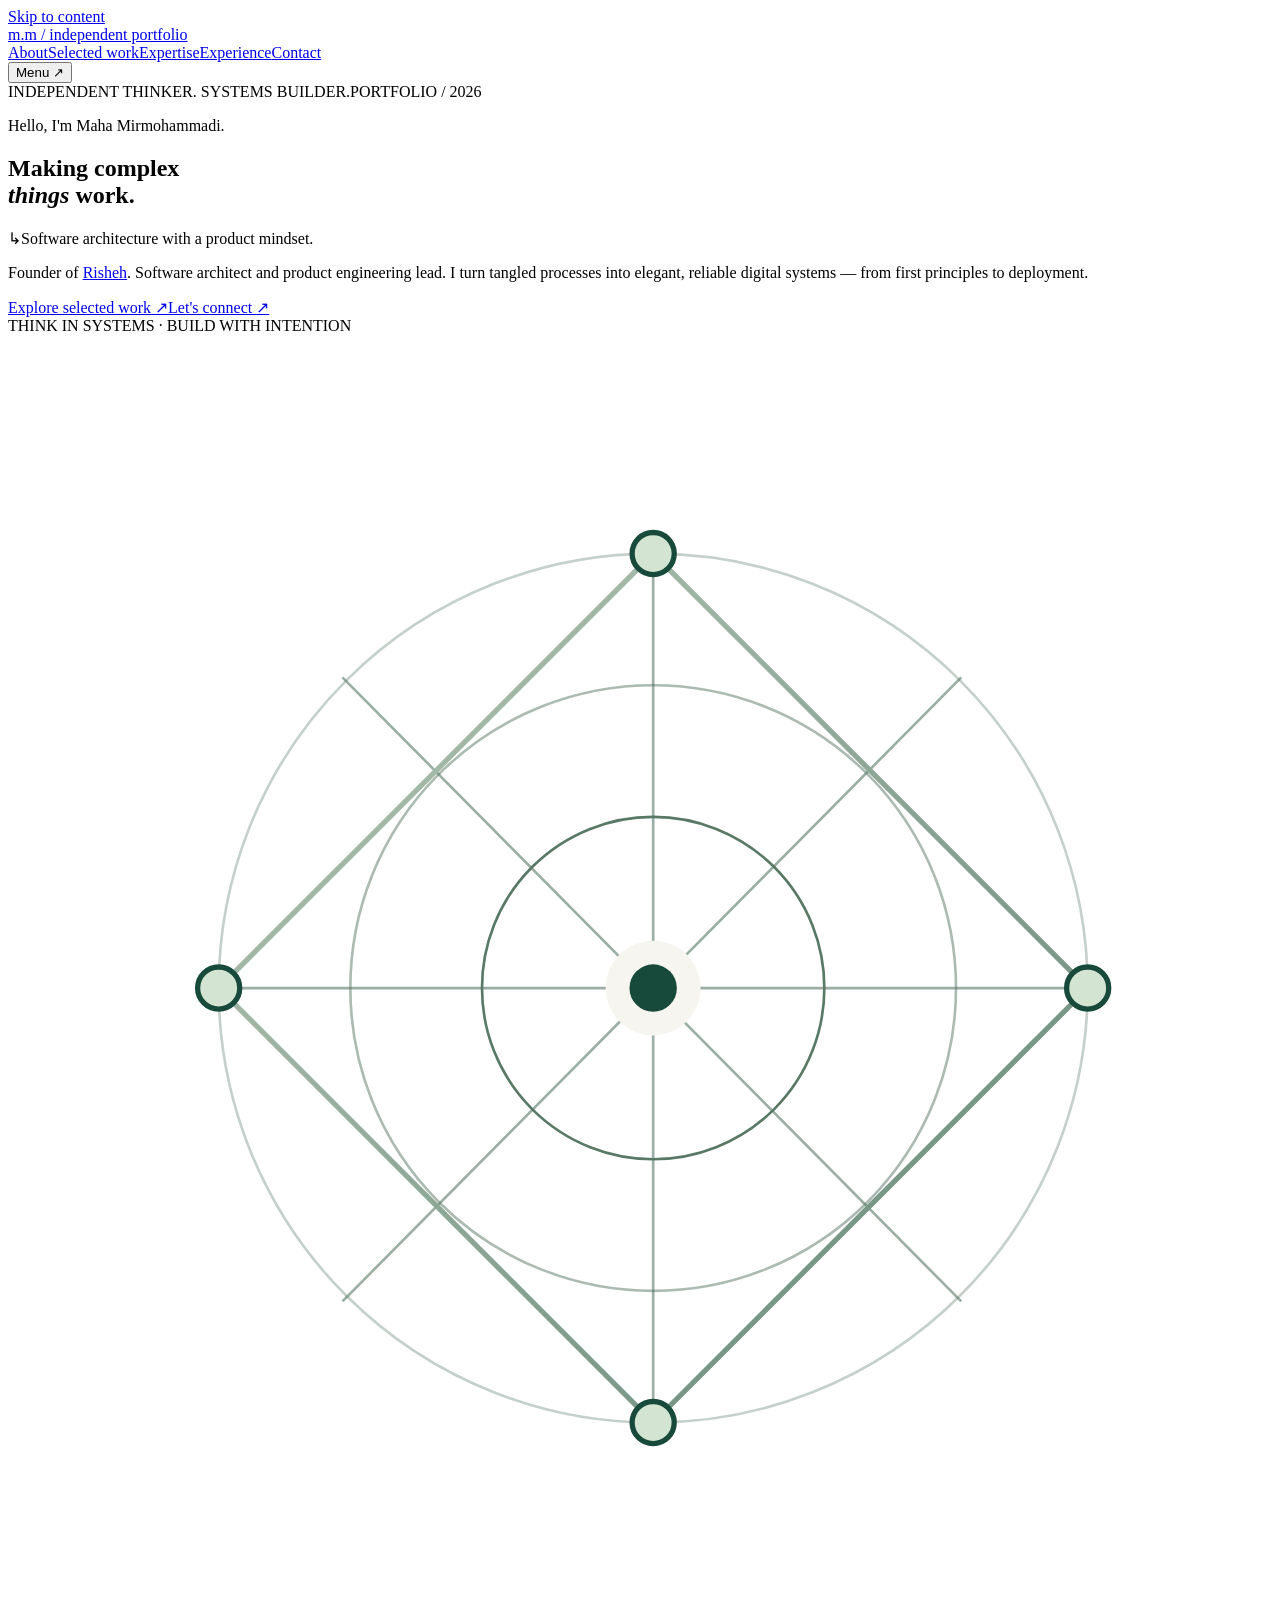
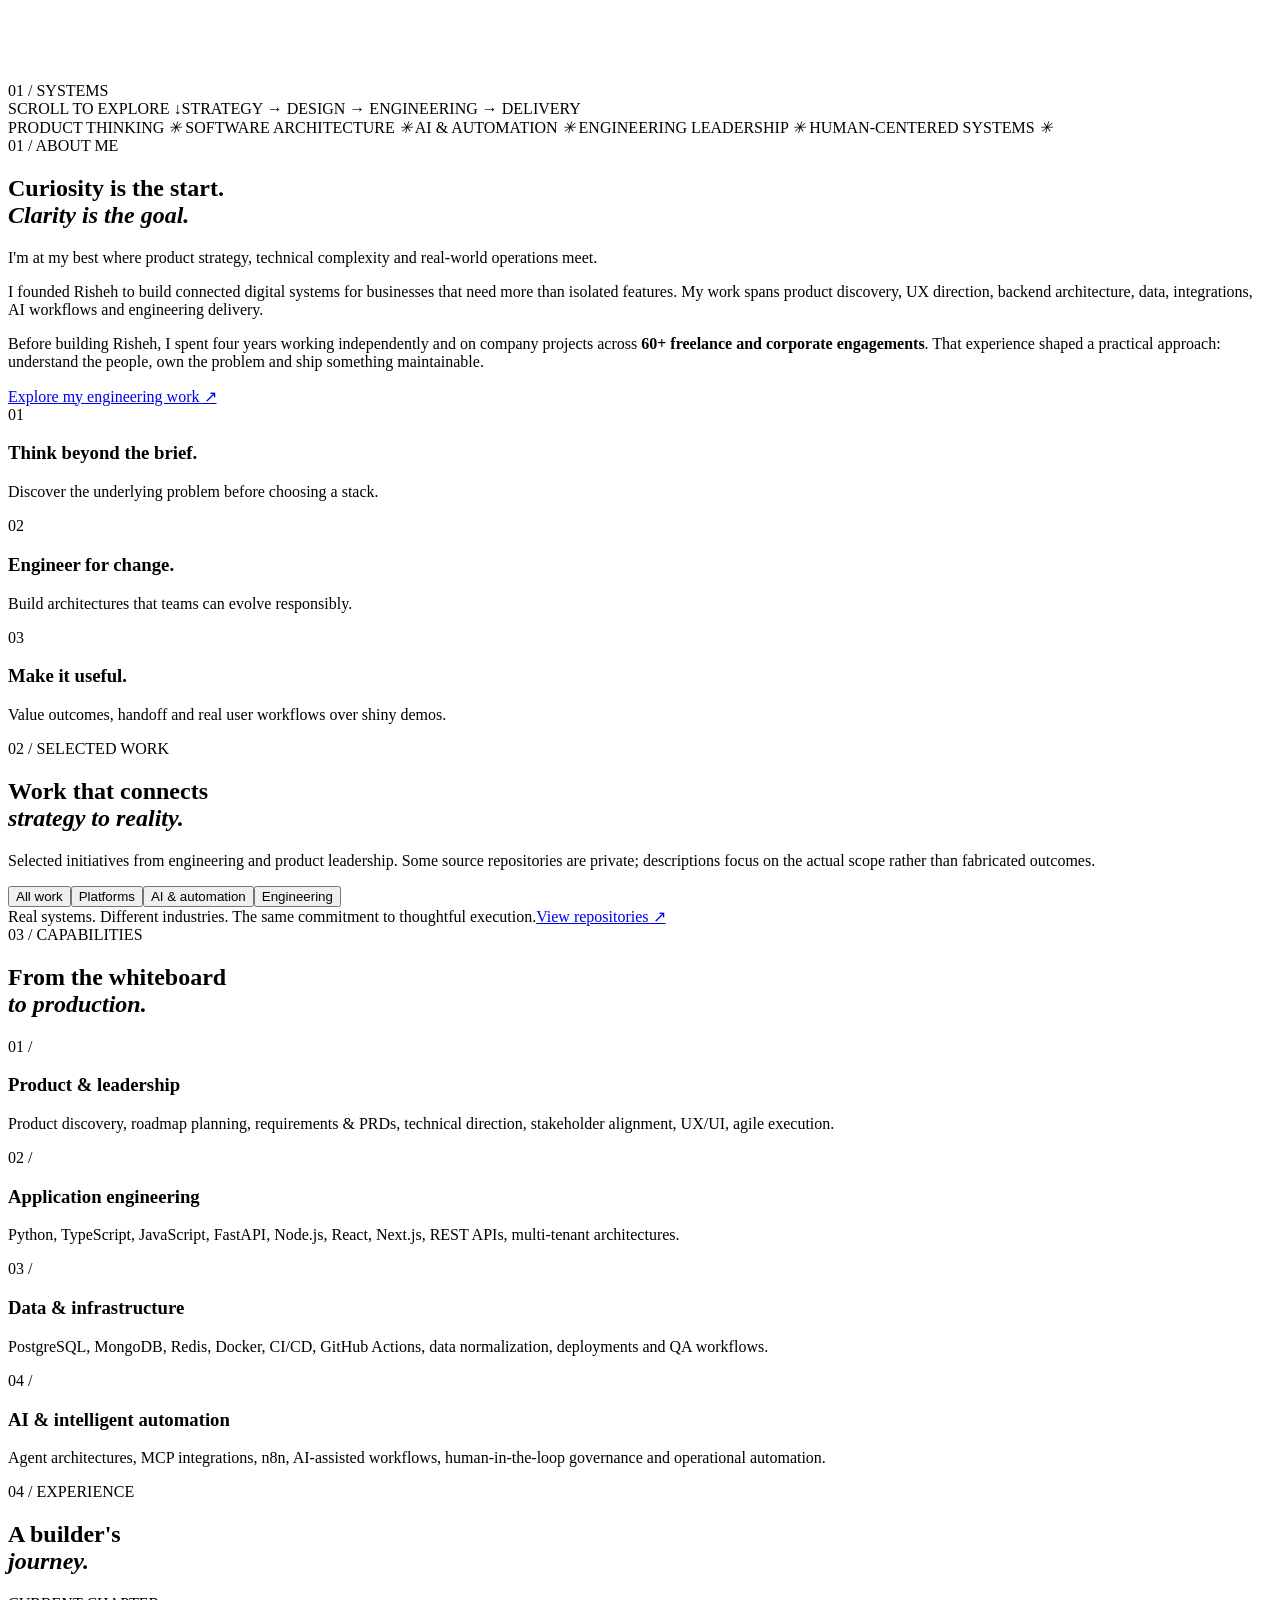
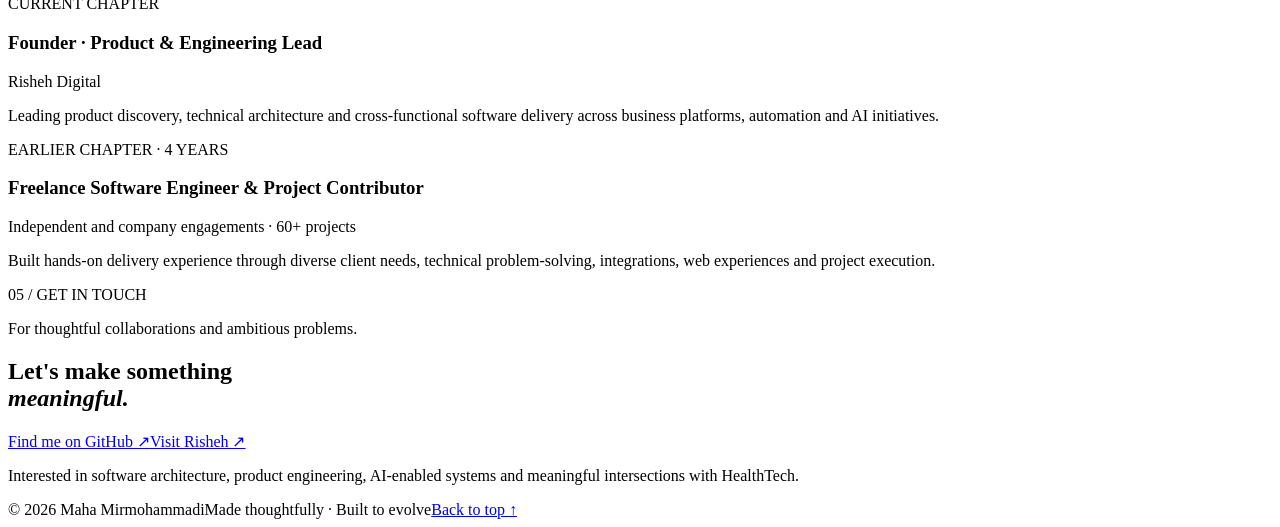
==== docs/index.html @ 772cc7ab "feat(portfolio): add docs/index.html" ====
<!doctype html>
<html lang="en"><head>
<meta charset="UTF-8"/><meta name="viewport" content="width=device-width,initial-scale=1"/>
<meta name="theme-color" content="#f6f5f0"/><meta name="description" content="Maha Mirmohammadi — software architect, product and engineering lead, founder of Risheh. Selected work across product systems, AI and automation."/>
<meta property="og:title" content="Maha Mirmohammadi — Product, Engineering & AI"/><meta property="og:description" content="A thoughtful portfolio of complex systems made useful."/>
<title>Maha Mirmohammadi — Architecting Useful Systems</title>
<link rel="icon" href="favicon.svg" type="image/svg+xml"/><link rel="stylesheet" href="styles.css"/>
<script src="app.js" defer></script></head><body>
<a class="skip" href="#main">Skip to content</a>
<div id="progress" aria-hidden="true"></div>
<header class="site-header"><a class="wordmark" href="#top" aria-label="Maha home">m<span class="wordmark-dot">.</span>m <span class="wordmark-line">/ independent portfolio</span></a>
<nav id="nav" aria-label="Main navigation"><a href="#about">About</a><a href="#work">Selected work</a><a href="#expertise">Expertise</a><a href="#journey">Experience</a><a href="#contact">Contact</a></nav>
<button id="menu" class="menu" type="button" aria-controls="nav" aria-expanded="false">Menu <span aria-hidden="true">↗</span></button></header>
<main id="main"><section id="top" class="hero section-shell">
<div class="hero-meta"><span class="eyebrow"><span class="status-dot"></span> INDEPENDENT THINKER. SYSTEMS BUILDER.</span><span class="hero-index">PORTFOLIO / 2026</span></div>
<div class="hero-grid"><div class="hero-copy">
<p class="hero-pretitle">Hello, I'm Maha Mirmohammadi.</p>
<h1>Making complex<br/><em>things</em> <span class="outline">work.</span></h1>
<div class="typing-row"><span class="prompt" aria-hidden="true">↳</span><span id="typewriter" aria-live="off">Software architecture with a product mindset.</span><span class="caret" aria-hidden="true"></span></div>
<p class="hero-description">Founder of <a href="https://www.rishehcompany.ir" target="_blank" rel="noopener noreferrer">Risheh</a>. Software architect and product engineering lead. I turn tangled processes into elegant, reliable digital systems — from first principles to deployment.</p>
<div class="hero-actions"><a class="btn btn-primary" href="#work">Explore selected work <span aria-hidden="true">↗</span></a><a class="btn btn-line" href="#contact">Let's connect <span aria-hidden="true">↗</span></a></div>
</div><div class="hero-visual" aria-label="Abstract architectural lines and interconnecting nodes"><div class="visual-label">THINK IN SYSTEMS · BUILD WITH INTENTION</div><svg viewBox="0 0 480 510" role="img" aria-label="Abstract interconnecting systems diagram"><defs><linearGradient id="g" x1="0" y1="0" x2="1" y2="1"><stop stop-color="#b6c8b7"/><stop offset="1" stop-color="#658777"/></linearGradient></defs><circle cx="245" cy="248" r="165" fill="none" stroke="#597967" opacity=".35"/><circle cx="245" cy="248" r="115" fill="none" stroke="#597967" opacity=".5"/><circle cx="245" cy="248" r="65" fill="none" stroke="#597967"/><path d="M80 248H410 M245 83V413 M127 130L362 367 M362 130L127 367" fill="none" stroke="#597967" opacity=".6"/><path d="M80 248L245 83L410 248L245 413Z" stroke="url(#g)" fill="none" stroke-width="2"/><circle cx="245" cy="248" r="18" fill="#f6f5f0"/><circle cx="245" cy="248" r="9" fill="#174a3a"/><g fill="#d3e4d3" stroke="#174a3a" stroke-width="2"><circle cx="245" cy="83" r="8"/><circle cx="410" cy="248" r="8"/><circle cx="245" cy="413" r="8"/><circle cx="80" cy="248" r="8"/></g></svg><div class="visual-number">01 / SYSTEMS</div></div></div>
<div class="hero-foot"><span>SCROLL TO EXPLORE <span aria-hidden="true">↓</span></span><span>STRATEGY → DESIGN → ENGINEERING → DELIVERY</span></div></section>
<section class="ticker" aria-label="Areas of practice"><div>PRODUCT THINKING <i>✳</i> SOFTWARE ARCHITECTURE <i>✳</i> AI & AUTOMATION <i>✳</i> ENGINEERING LEADERSHIP <i>✳</i> HUMAN-CENTERED SYSTEMS <i>✳</i></div></section>
<section class="section-shell about" id="about"><div class="section-heading"><span class="eyebrow">01 / ABOUT ME</span><h2>Curiosity is the start.<br/><em>Clarity is the goal.</em></h2></div><div class="about-grid"><p class="lead">I'm at my best where product strategy, technical complexity and real-world operations meet.</p><div class="copy-column"><p>I founded Risheh to build connected digital systems for businesses that need more than isolated features. My work spans product discovery, UX direction, backend architecture, data, integrations, AI workflows and engineering delivery.</p><p>Before building Risheh, I spent four years working independently and on company projects across <strong>60+ freelance and corporate engagements</strong>. That experience shaped a practical approach: understand the people, own the problem and ship something maintainable.</p><a class="text-link" href="https://github.com/mahamirmh" target="_blank" rel="noopener noreferrer">Explore my engineering work ↗</a></div></div>
<div class="principles"><div><span>01</span><h3>Think beyond the brief.</h3><p>Discover the underlying problem before choosing a stack.</p></div><div><span>02</span><h3>Engineer for change.</h3><p>Build architectures that teams can evolve responsibly.</p></div><div><span>03</span><h3>Make it useful.</h3><p>Value outcomes, handoff and real user workflows over shiny demos.</p></div></div></section>
<section class="work-section" id="work"><div class="section-shell"><div class="section-heading"><span class="eyebrow">02 / SELECTED WORK</span><h2>Work that connects<br/><em>strategy to reality.</em></h2><p class="section-intro">Selected initiatives from engineering and product leadership. Some source repositories are private; descriptions focus on the actual scope rather than fabricated outcomes.</p></div>
<div class="filters" role="group" aria-label="Filter projects"><button class="filter active" data-filter="all" aria-pressed="true">All work</button><button class="filter" data-filter="platform" aria-pressed="false">Platforms</button><button class="filter" data-filter="ai" aria-pressed="false">AI & automation</button><button class="filter" data-filter="engineering" aria-pressed="false">Engineering</button></div>
<div id="projects" class="project-list"></div>
<div class="work-footer"><span>Real systems. Different industries. The same commitment to thoughtful execution.</span><a class="text-link" href="https://github.com/mahamirmh?tab=repositories" target="_blank" rel="noopener noreferrer">View repositories ↗</a></div></div></section>
<section class="section-shell expertise" id="expertise"><div class="section-heading"><span class="eyebrow">03 / CAPABILITIES</span><h2>From the whiteboard<br/><em>to production.</em></h2></div>
<div class="capabilities"><div><span class="cap-num">01 /</span><h3>Product & leadership</h3><p>Product discovery, roadmap planning, requirements & PRDs, technical direction, stakeholder alignment, UX/UI, agile execution.</p></div><div><span class="cap-num">02 /</span><h3>Application engineering</h3><p>Python, TypeScript, JavaScript, FastAPI, Node.js, React, Next.js, REST APIs, multi-tenant architectures.</p></div><div><span class="cap-num">03 /</span><h3>Data & infrastructure</h3><p>PostgreSQL, MongoDB, Redis, Docker, CI/CD, GitHub Actions, data normalization, deployments and QA workflows.</p></div><div><span class="cap-num">04 /</span><h3>AI & intelligent automation</h3><p>Agent architectures, MCP integrations, n8n, AI-assisted workflows, human-in-the-loop governance and operational automation.</p></div></div></section>
<section class="journey-section" id="journey"><div class="section-shell"><div class="section-heading"><span class="eyebrow">04 / EXPERIENCE</span><h2>A builder's<br/><em>journey.</em></h2></div><div class="timeline"><article><span class="timeline-tag">CURRENT CHAPTER</span><div><h3>Founder · Product & Engineering Lead</h3><p class="timeline-company">Risheh Digital</p><p>Leading product discovery, technical architecture and cross-functional software delivery across business platforms, automation and AI initiatives.</p></div></article><article><span class="timeline-tag">EARLIER CHAPTER · 4 YEARS</span><div><h3>Freelance Software Engineer & Project Contributor</h3><p class="timeline-company">Independent and company engagements · 60+ projects</p><p>Built hands-on delivery experience through diverse client needs, technical problem-solving, integrations, web experiences and project execution.</p></div></article></div></div></section>
<section class="contact-section section-shell" id="contact"><span class="eyebrow">05 / GET IN TOUCH</span><p class="contact-pretitle">For thoughtful collaborations and ambitious problems.</p><h2>Let's make something<br/><em>meaningful.</em></h2><div class="contact-links"><a class="btn btn-primary" href="https://github.com/mahamirmh" target="_blank" rel="noopener noreferrer">Find me on GitHub ↗</a><a class="btn btn-line" href="https://www.rishehcompany.ir" target="_blank" rel="noopener noreferrer">Visit Risheh ↗</a></div><p class="contact-note">Interested in software architecture, product engineering, AI-enabled systems and meaningful intersections with HealthTech.</p></section></main>
<footer class="footer"><span>© <span id="year">2026</span> Maha Mirmohammadi</span><span>Made thoughtfully · Built to evolve</span><a href="#top">Back to top ↑</a></footer>
</body></html>
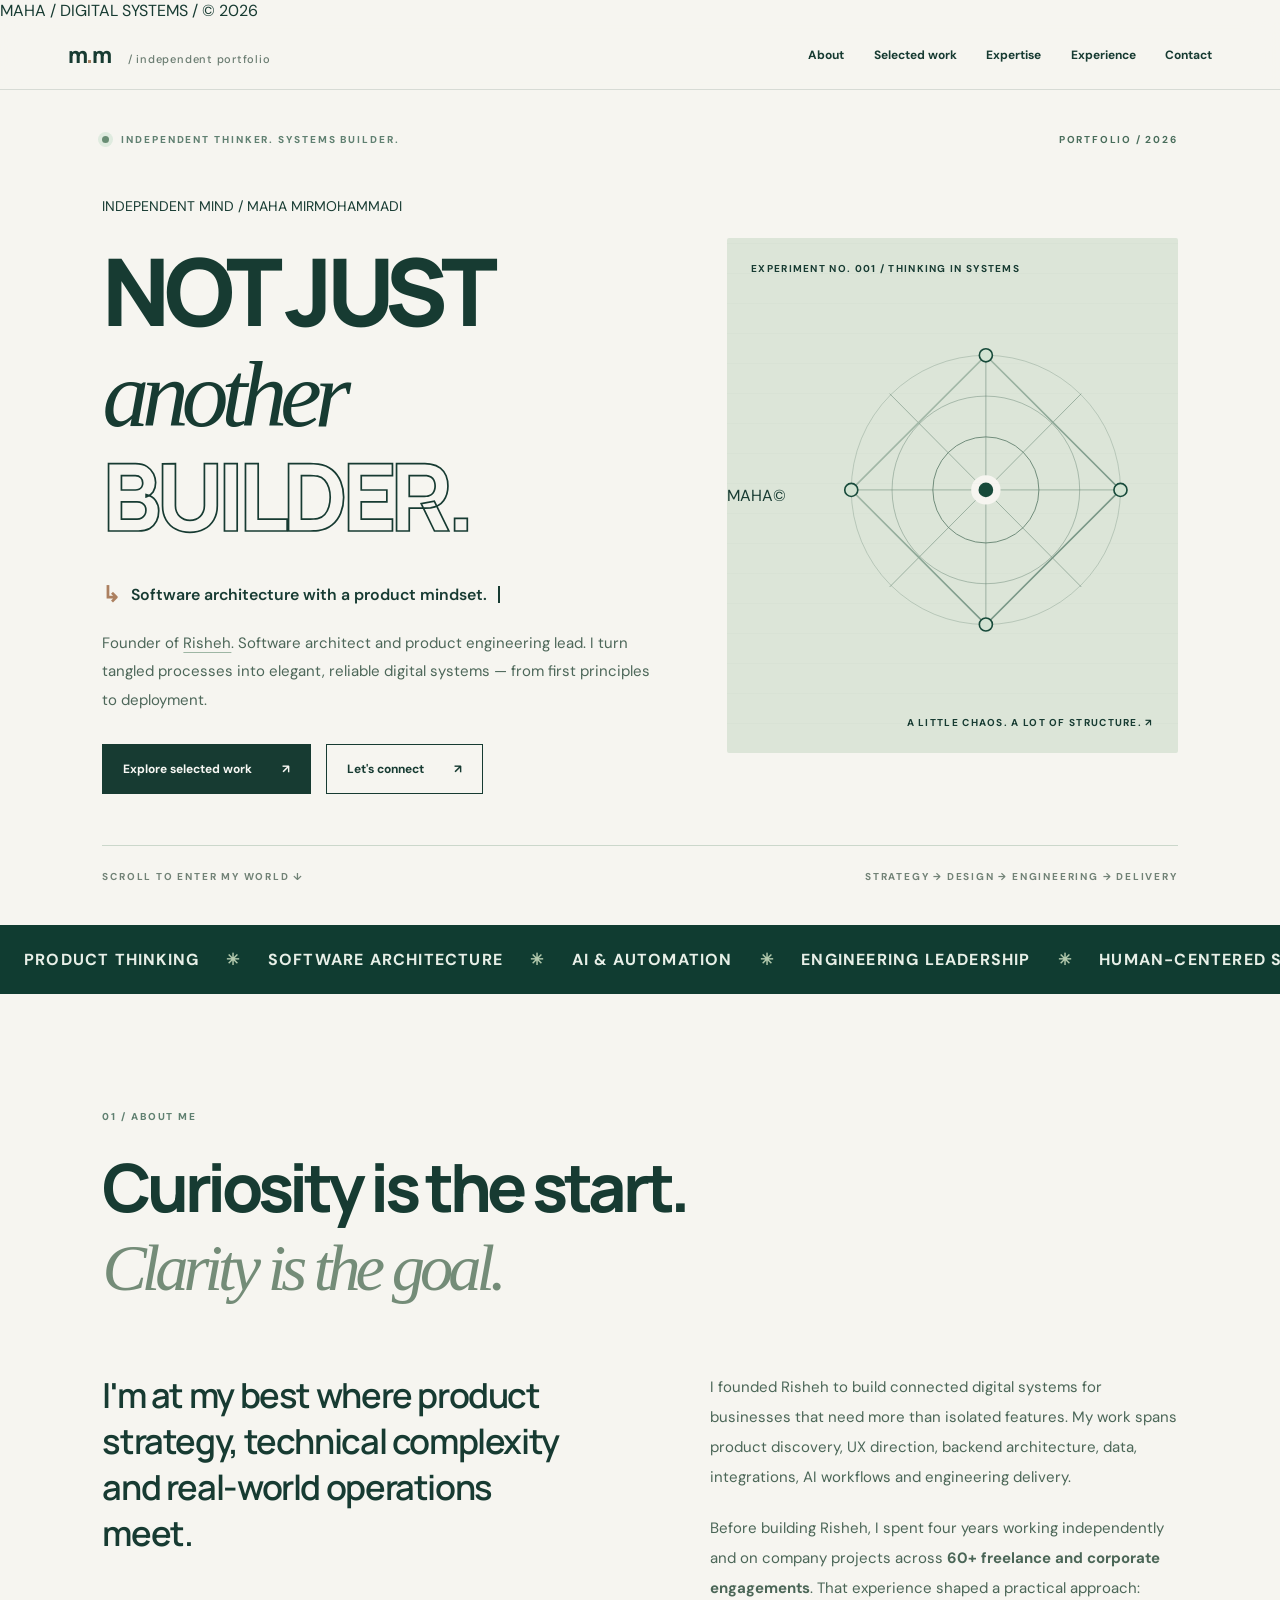
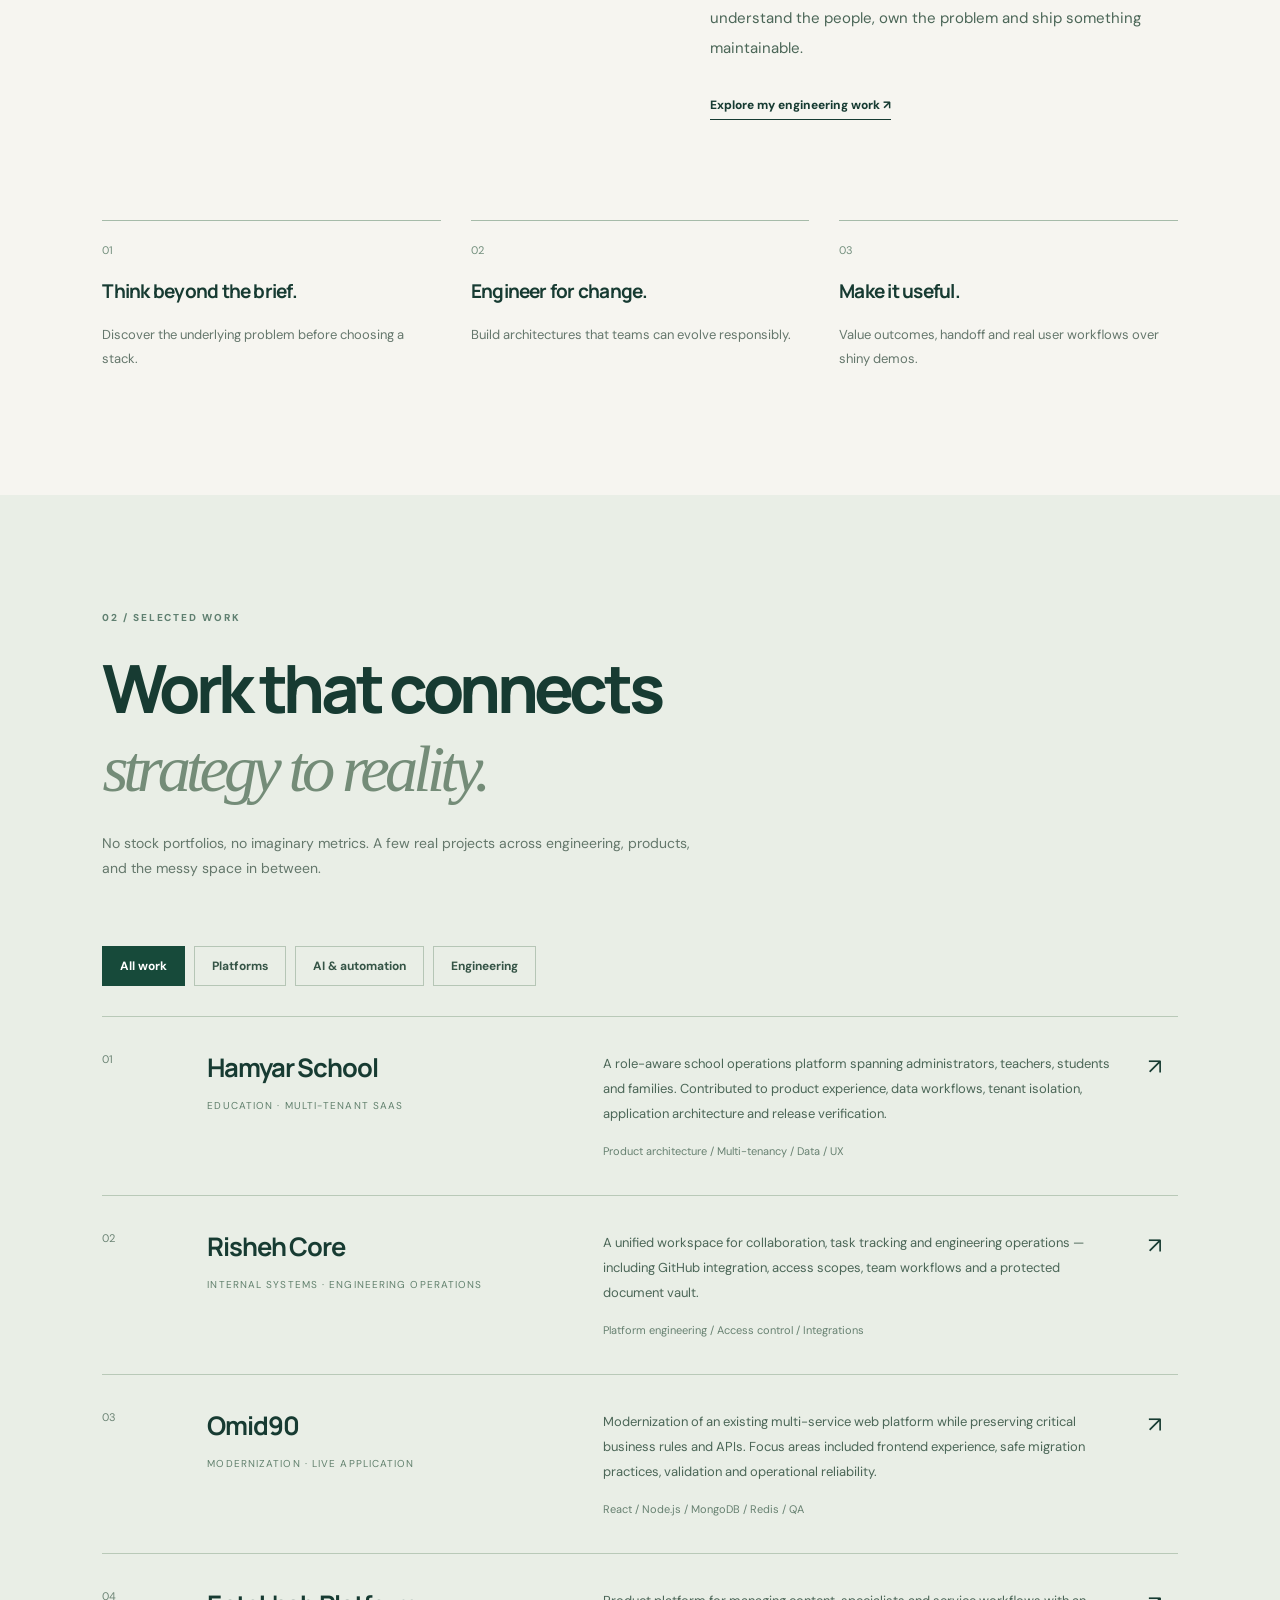
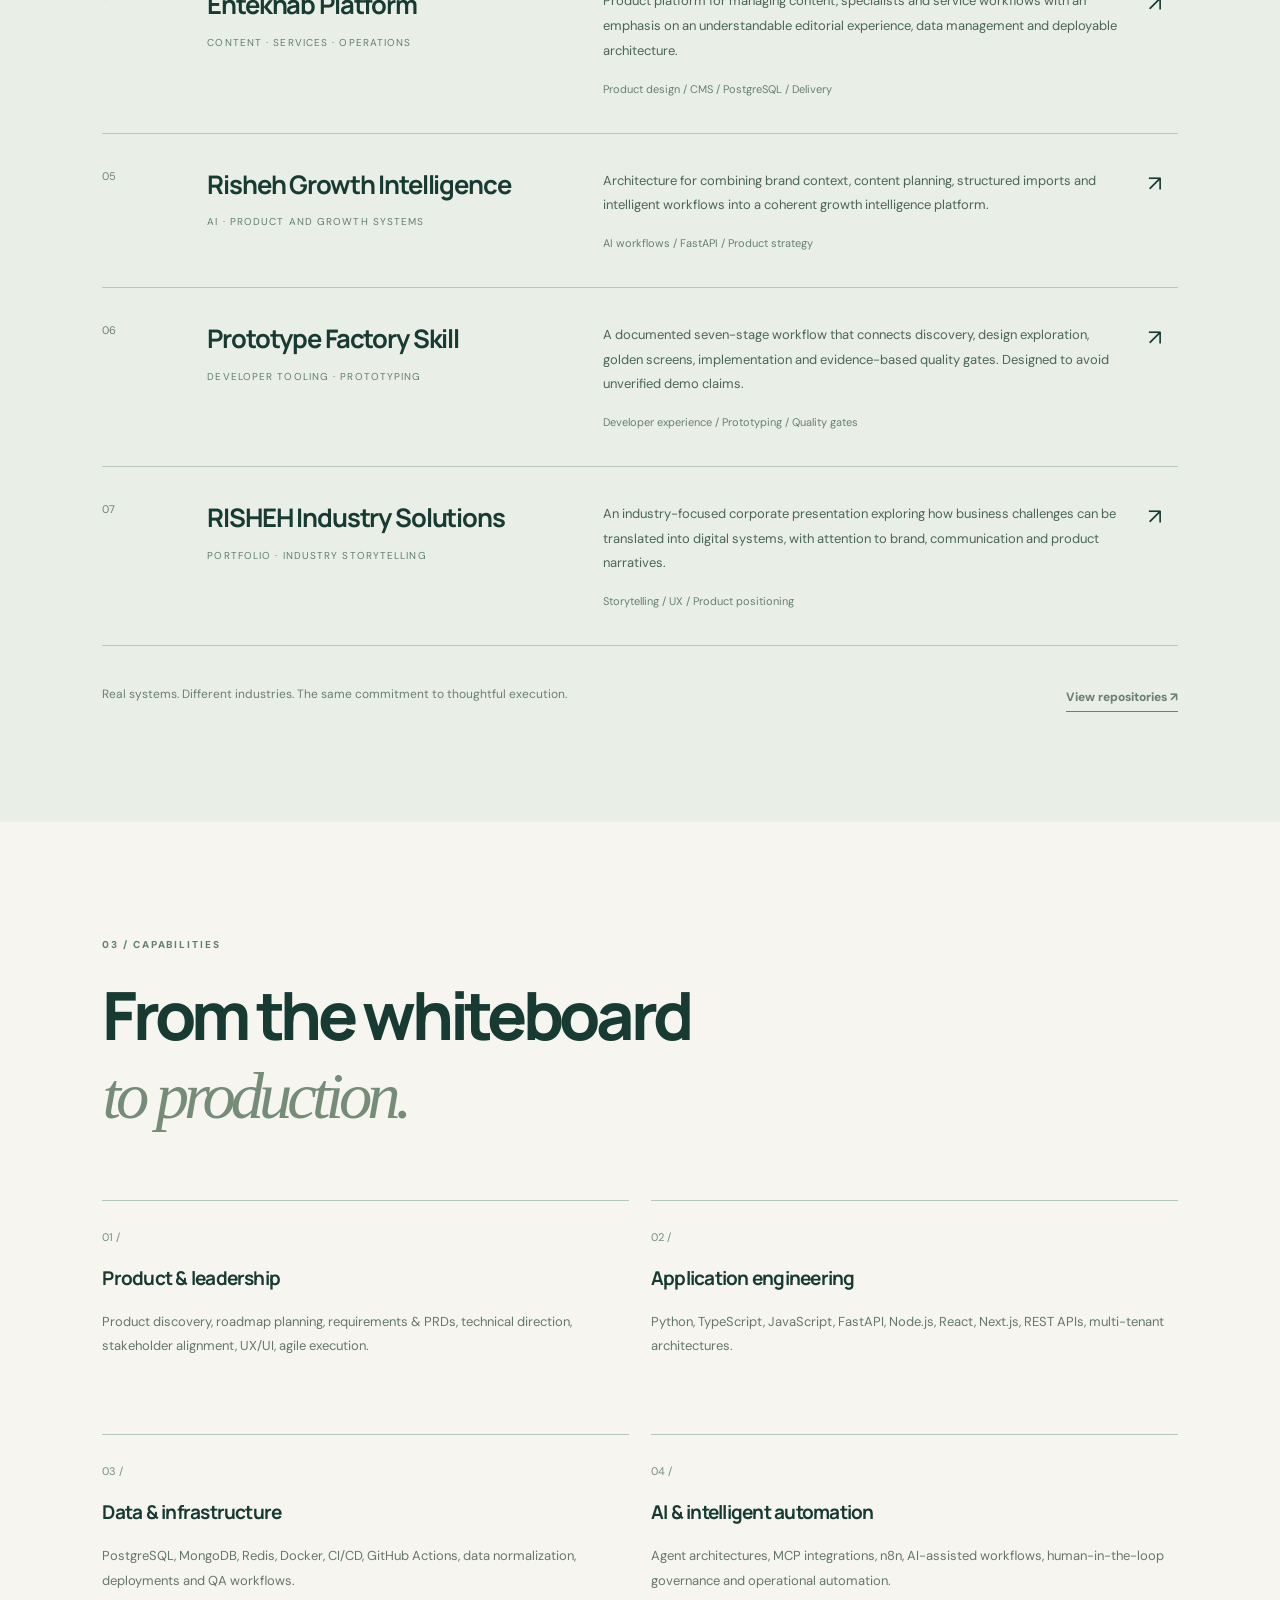
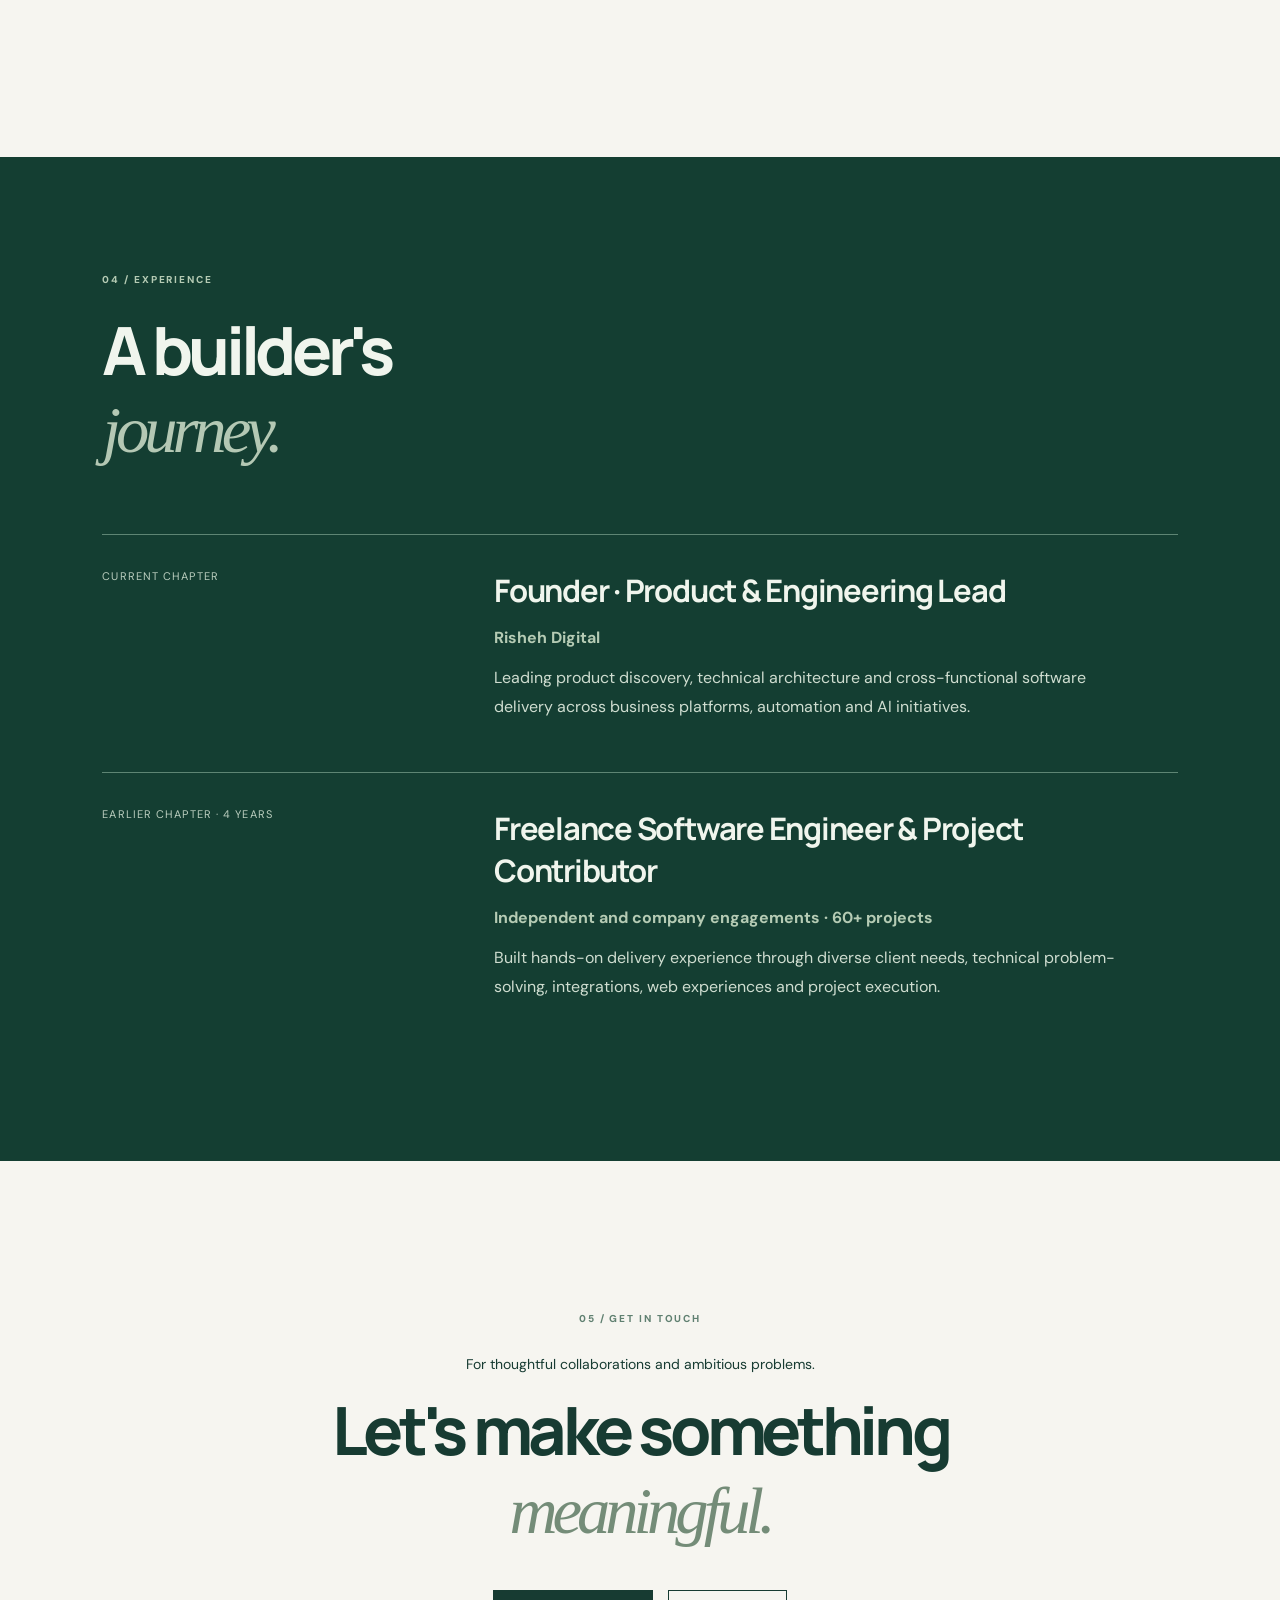
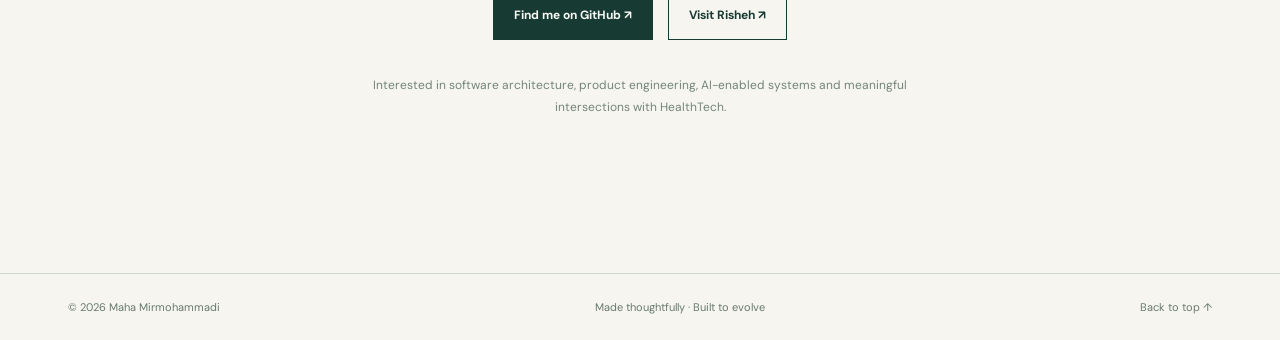
==== commit 2026fb0f: "design: introduce expressive editorial typographic art direction" ====
--- a/docs/index.html
+++ b/docs/index.html
@@ -1,11 +1,11 @@
 <!doctype html>
 <html lang="en"><head>
 <meta charset="UTF-8"/><meta name="viewport" content="width=device-width,initial-scale=1"/>
-<meta name="theme-color" content="#f6f5f0"/><meta name="description" content="Maha Mirmohammadi — software architect, product and engineering lead, founder of Risheh. Selected work across product systems, AI and automation."/>
+<meta name="theme-color" content="#f7f7f3"/><meta name="description" content="Maha Mirmohammadi — software architect, product and engineering lead, founder of Risheh. Selected work across product systems, AI and automation."/>
 <meta property="og:title" content="Maha Mirmohammadi — Product, Engineering & AI"/><meta property="og:description" content="A thoughtful portfolio of complex systems made useful."/>
 <title>Maha Mirmohammadi — Architecting Useful Systems</title>
 <link rel="icon" href="favicon.svg" type="image/svg+xml"/><link rel="stylesheet" href="styles.css"/>
-<script src="app.js" defer></script></head><body>
+<script src="app.js" defer></script></head><body><div class="grain" aria-hidden="true"></div><div class="side-mark" aria-hidden="true">MAHA / DIGITAL SYSTEMS / © 2026</div>
 <a class="skip" href="#main">Skip to content</a>
 <div id="progress" aria-hidden="true"></div>
 <header class="site-header"><a class="wordmark" href="#top" aria-label="Maha home">m<span class="wordmark-dot">.</span>m <span class="wordmark-line">/ independent portfolio</span></a>
@@ -14,17 +14,17 @@
 <main id="main"><section id="top" class="hero section-shell">
 <div class="hero-meta"><span class="eyebrow"><span class="status-dot"></span> INDEPENDENT THINKER. SYSTEMS BUILDER.</span><span class="hero-index">PORTFOLIO / 2026</span></div>
 <div class="hero-grid"><div class="hero-copy">
-<p class="hero-pretitle">Hello, I'm Maha Mirmohammadi.</p>
-<h1>Making complex<br/><em>things</em> <span class="outline">work.</span></h1>
+<p class="hero-pretitle">INDEPENDENT MIND / MAHA MIRMOHAMMADI</p>
+<h1>NOT JUST<br/><em>another</em><br/><span class="outline">BUILDER.</span></h1>
 <div class="typing-row"><span class="prompt" aria-hidden="true">↳</span><span id="typewriter" aria-live="off">Software architecture with a product mindset.</span><span class="caret" aria-hidden="true"></span></div>
 <p class="hero-description">Founder of <a href="https://www.rishehcompany.ir" target="_blank" rel="noopener noreferrer">Risheh</a>. Software architect and product engineering lead. I turn tangled processes into elegant, reliable digital systems — from first principles to deployment.</p>
 <div class="hero-actions"><a class="btn btn-primary" href="#work">Explore selected work <span aria-hidden="true">↗</span></a><a class="btn btn-line" href="#contact">Let's connect <span aria-hidden="true">↗</span></a></div>
-</div><div class="hero-visual" aria-label="Abstract architectural lines and interconnecting nodes"><div class="visual-label">THINK IN SYSTEMS · BUILD WITH INTENTION</div><svg viewBox="0 0 480 510" role="img" aria-label="Abstract interconnecting systems diagram"><defs><linearGradient id="g" x1="0" y1="0" x2="1" y2="1"><stop stop-color="#b6c8b7"/><stop offset="1" stop-color="#658777"/></linearGradient></defs><circle cx="245" cy="248" r="165" fill="none" stroke="#597967" opacity=".35"/><circle cx="245" cy="248" r="115" fill="none" stroke="#597967" opacity=".5"/><circle cx="245" cy="248" r="65" fill="none" stroke="#597967"/><path d="M80 248H410 M245 83V413 M127 130L362 367 M362 130L127 367" fill="none" stroke="#597967" opacity=".6"/><path d="M80 248L245 83L410 248L245 413Z" stroke="url(#g)" fill="none" stroke-width="2"/><circle cx="245" cy="248" r="18" fill="#f6f5f0"/><circle cx="245" cy="248" r="9" fill="#174a3a"/><g fill="#d3e4d3" stroke="#174a3a" stroke-width="2"><circle cx="245" cy="83" r="8"/><circle cx="410" cy="248" r="8"/><circle cx="245" cy="413" r="8"/><circle cx="80" cy="248" r="8"/></g></svg><div class="visual-number">01 / SYSTEMS</div></div></div>
-<div class="hero-foot"><span>SCROLL TO EXPLORE <span aria-hidden="true">↓</span></span><span>STRATEGY → DESIGN → ENGINEERING → DELIVERY</span></div></section>
+</div><div class="hero-visual creative-visual" aria-label="Abstract architectural lines and interconnecting nodes"><div class="visual-label">EXPERIMENT NO. 001 / THINKING IN SYSTEMS</div><div class="visual-marquee" aria-hidden="true">MAHA<span>©</span></div><svg viewBox="0 0 480 510" role="img" aria-label="Abstract interconnecting systems diagram"><defs><linearGradient id="g" x1="0" y1="0" x2="1" y2="1"><stop stop-color="#b6c8b7"/><stop offset="1" stop-color="#658777"/></linearGradient></defs><circle cx="245" cy="248" r="165" fill="none" stroke="#597967" opacity=".35"/><circle cx="245" cy="248" r="115" fill="none" stroke="#597967" opacity=".5"/><circle cx="245" cy="248" r="65" fill="none" stroke="#597967"/><path d="M80 248H410 M245 83V413 M127 130L362 367 M362 130L127 367" fill="none" stroke="#597967" opacity=".6"/><path d="M80 248L245 83L410 248L245 413Z" stroke="url(#g)" fill="none" stroke-width="2"/><circle cx="245" cy="248" r="18" fill="#f6f5f0"/><circle cx="245" cy="248" r="9" fill="#174a3a"/><g fill="#d3e4d3" stroke="#174a3a" stroke-width="2"><circle cx="245" cy="83" r="8"/><circle cx="410" cy="248" r="8"/><circle cx="245" cy="413" r="8"/><circle cx="80" cy="248" r="8"/></g></svg><div class="visual-number">A LITTLE CHAOS. A LOT OF STRUCTURE. ↗</div></div></div>
+<div class="hero-foot"><span>SCROLL TO ENTER MY WORLD <span aria-hidden="true">↓</span></span><span>STRATEGY → DESIGN → ENGINEERING → DELIVERY</span></div></section>
 <section class="ticker" aria-label="Areas of practice"><div>PRODUCT THINKING <i>✳</i> SOFTWARE ARCHITECTURE <i>✳</i> AI & AUTOMATION <i>✳</i> ENGINEERING LEADERSHIP <i>✳</i> HUMAN-CENTERED SYSTEMS <i>✳</i></div></section>
 <section class="section-shell about" id="about"><div class="section-heading"><span class="eyebrow">01 / ABOUT ME</span><h2>Curiosity is the start.<br/><em>Clarity is the goal.</em></h2></div><div class="about-grid"><p class="lead">I'm at my best where product strategy, technical complexity and real-world operations meet.</p><div class="copy-column"><p>I founded Risheh to build connected digital systems for businesses that need more than isolated features. My work spans product discovery, UX direction, backend architecture, data, integrations, AI workflows and engineering delivery.</p><p>Before building Risheh, I spent four years working independently and on company projects across <strong>60+ freelance and corporate engagements</strong>. That experience shaped a practical approach: understand the people, own the problem and ship something maintainable.</p><a class="text-link" href="https://github.com/mahamirmh" target="_blank" rel="noopener noreferrer">Explore my engineering work ↗</a></div></div>
 <div class="principles"><div><span>01</span><h3>Think beyond the brief.</h3><p>Discover the underlying problem before choosing a stack.</p></div><div><span>02</span><h3>Engineer for change.</h3><p>Build architectures that teams can evolve responsibly.</p></div><div><span>03</span><h3>Make it useful.</h3><p>Value outcomes, handoff and real user workflows over shiny demos.</p></div></div></section>
-<section class="work-section" id="work"><div class="section-shell"><div class="section-heading"><span class="eyebrow">02 / SELECTED WORK</span><h2>Work that connects<br/><em>strategy to reality.</em></h2><p class="section-intro">Selected initiatives from engineering and product leadership. Some source repositories are private; descriptions focus on the actual scope rather than fabricated outcomes.</p></div>
+<section class="work-section" id="work"><div class="section-shell"><div class="section-heading"><span class="eyebrow">02 / SELECTED WORK</span><h2>Work that connects<br/><em>strategy to reality.</em></h2><p class="section-intro">No stock portfolios, no imaginary metrics. A few real projects across engineering, products, and the messy space in between.</p></div>
 <div class="filters" role="group" aria-label="Filter projects"><button class="filter active" data-filter="all" aria-pressed="true">All work</button><button class="filter" data-filter="platform" aria-pressed="false">Platforms</button><button class="filter" data-filter="ai" aria-pressed="false">AI & automation</button><button class="filter" data-filter="engineering" aria-pressed="false">Engineering</button></div>
 <div id="projects" class="project-list"></div>
 <div class="work-footer"><span>Real systems. Different industries. The same commitment to thoughtful execution.</span><a class="text-link" href="https://github.com/mahamirmh?tab=repositories" target="_blank" rel="noopener noreferrer">View repositories ↗</a></div></div></section>
--- a/docs/styles.css
+++ b/docs/styles.css
@@ -0,0 +1,4 @@
+@import url('https://fonts.googleapis.com/css2?family=DM+Sans:wght@400;500;600;700&family=Manrope:wght@400;500;600;700;800&display=swap');
+:root{--paper:#f6f5f0;--ink:#173b32;--navy:#12304a;--muted:#697b70;--line:#cbd7cb;--dark:#103c31;--accent:#bed0bb;--sans:'DM Sans',sans-serif;--display:'Manrope',sans-serif}
+*{box-sizing:border-box}html{scroll-behavior:smooth;scroll-padding-top:95px}body{margin:0;background:var(--paper);color:var(--ink);font-family:var(--sans);-webkit-font-smoothing:antialiased}button,a{font:inherit}button{cursor:pointer}a{color:inherit}a:focus-visible,button:focus-visible{outline:3px solid #c48758;outline-offset:4px}a{text-decoration:none}::selection{background:#cddfd0;color:#123e2f}.skip{position:absolute;top:-100px;left:12px;background:white;padding:12px;z-index:100}.skip:focus{top:12px}#progress{position:fixed;top:0;left:0;height:3px;background:#b38b6e;width:0;z-index:100}.site-header{position:sticky;top:0;z-index:50;display:flex;justify-content:space-between;align-items:center;gap:20px;padding:19px clamp(22px,5.3vw,100px);border-bottom:1px solid rgba(23,59,50,.14);background:rgba(246,245,240,.94);backdrop-filter:blur(16px)}.wordmark{font-family:var(--display);font-weight:800;font-size:22px;letter-spacing:-1.5px}.wordmark-dot{color:#a88063}.wordmark-line{font:500 11px var(--sans);letter-spacing:.07em;color:var(--muted);padding-left:15px}nav{display:flex;gap:clamp(16px,2.3vw,32px)}nav a,.menu{font-size:12px;font-weight:700}nav a:hover,.text-link:hover{color:#986d4e}.menu{display:none;border:0;background:none;color:var(--ink)}.section-shell{padding:110px clamp(22px,8vw,145px);max-width:1800px;margin:auto}.hero{padding-top:43px;padding-bottom:42px;min-height:calc(100vh - 65px);display:flex;flex-direction:column}.hero-meta,.hero-foot{display:flex;justify-content:space-between;gap:15px;font-size:10px;letter-spacing:.18em;font-weight:700}.hero-meta{color:#496d5b}.status-dot{display:inline-block;width:7px;height:7px;margin-right:8px;border-radius:50%;background:#698d74;box-shadow:0 0 0 4px #dfebdf}.hero-grid{display:grid;grid-template-columns:1.12fr .88fr;gap:4vw;align-items:center;flex:1;padding:35px 0}.hero-copy{position:relative;z-index:2}.hero-pretitle{font-size:14px;margin:0 0 25px}.hero h1{font:800 clamp(56px,7.3vw,124px)/1.075 var(--display);letter-spacing:-.072em;margin:0;white-space:nowrap}.hero h1 em,.section-heading h2 em,.contact-section h2 em{font-family:Georgia,serif;font-weight:400;letter-spacing:-.075em}.outline{-webkit-text-stroke:1.7px var(--ink);color:transparent}.typing-row{display:flex;gap:11px;align-items:center;margin:34px 0 20px;font-weight:600;font-size:clamp(12px,1.24vw,16px);min-height:24px}.prompt{color:#ac8060;font-size:22px}.caret{height:17px;width:2px;background:var(--ink);animation:blink .8s steps(1) infinite}@keyframes blink{50%{opacity:0}}.hero-description{line-height:1.9;max-width:550px;font-size:15px;color:#4d6759}.hero-description a{text-decoration:underline;text-decoration-color:#9eb6a4;text-underline-offset:4px}.hero-actions,.contact-links{display:flex;gap:15px;flex-wrap:wrap;margin-top:30px}.btn{display:inline-flex;justify-content:space-between;gap:30px;align-items:center;padding:16px 20px;font-size:12px;font-weight:700;border:1px solid var(--ink);transition:background .2s,color .2s,transform .2s}.btn:hover{transform:translateY(-3px)}.btn-primary{background:var(--ink);color:#f8f8f4}.btn-primary:hover{background:#2d6450}.btn-line:hover{background:#e4ece4}.hero-visual{height:min(42vw,515px);min-height:330px;background:#dce5d8;position:relative;overflow:hidden;border-radius:2px;display:flex;align-items:center;justify-content:center}.hero-visual:after{position:absolute;content:'';inset:0;background:repeating-linear-gradient(0deg,transparent 0px,transparent 29px,rgba(23,74,58,.035) 30px)}.hero-visual svg{width:95%;height:95%;animation:float 11s ease-in-out infinite}.hero-visual svg circle:nth-of-type(5){animation:pulse 4s ease infinite}@keyframes float{50%{transform:rotate(3deg) scale(.98)}}@keyframes pulse{50%{opacity:.4}}.visual-label,.visual-number{position:absolute;z-index:2;font-size:10px;letter-spacing:.13em;font-weight:700}.visual-label{top:24px;left:24px}.visual-number{bottom:24px;right:24px}.hero-foot{padding-top:24px;border-top:1px solid var(--line);color:#718276}.ticker{background:var(--dark);overflow:hidden;color:#e7efe7}.ticker>div{white-space:nowrap;text-align:center;font-weight:700;font-size:clamp(11px,1.3vw,16px);letter-spacing:.075em;padding:24px;min-width:1250px}.ticker i{font-style:normal;color:#b2c9ad;padding:0 22px}.eyebrow{font-size:10px;font-weight:800;letter-spacing:.19em;color:#608071}.section-heading{margin-bottom:65px}.section-heading h2,.contact-section h2{font:750 clamp(40px,5.2vw,85px)/1.17 var(--display);letter-spacing:-.065em;margin:23px 0}.section-heading h2 em,.contact-section h2 em{color:#748c78}.about-grid{display:grid;grid-template-columns:1fr 1fr;gap:11vw}.lead{font:600 clamp(26px,2.7vw,45px)/1.33 var(--display);letter-spacing:-.04em;margin:0}.copy-column p{line-height:2;color:#4b6657;font-size:15px;margin:0 0 21px}.text-link{font-size:12px;font-weight:800;border-bottom:1px solid currentColor;padding-bottom:6px;display:inline-flex;margin-top:13px}.principles{display:grid;grid-template-columns:repeat(3,1fr);gap:30px;margin-top:100px}.principles>div{border-top:1px solid #a6bba9;padding-top:17px}.principles span,.cap-num{font-size:11px;color:#738f7d}.principles h3,.capabilities h3{font:700 19px var(--display);letter-spacing:-.04em}.principles p,.capabilities p{font-size:13px;line-height:1.9;color:#65776c}.work-section{background:#e9eee6}.section-intro{max-width:610px;color:#64776b;line-height:1.8;font-size:14px}.filters{display:flex;gap:9px;flex-wrap:wrap;margin-bottom:30px}.filter{background:transparent;border:1px solid #b6c6b6;color:#355446;padding:11px 17px;font-size:12px;font-weight:700}.filter.active,.filter:hover{background:#174a3a;color:white;border-color:#174a3a}.project-list{border-top:1px solid #b9c9b8}.project{display:grid;grid-template-columns:80px 1fr 1.4fr 30px;gap:25px;align-items:start;padding:35px 0;border-bottom:1px solid #b9c9b8;transition:padding .2s}.project:hover{padding-left:11px}.project-num{font-size:11px;color:#6c8475}.project-title{font:700 clamp(21px,2vw,30px)/1.25 var(--display);letter-spacing:-.045em;margin:0 0 9px}.project-type{font-size:10px;text-transform:uppercase;letter-spacing:.11em;color:#61806d}.project-description{font-size:13px;line-height:1.9;color:#4b6657;margin:0 0 13px}.project-tags{font-size:11px;color:#678171}.project-arrow{font-size:22px}.project a:hover{text-decoration:underline;text-underline-offset:4px}.work-footer{display:flex;justify-content:space-between;gap:20px;align-items:center;margin-top:30px;font-size:12px;color:#6b806e}.capabilities{display:grid;grid-template-columns:1fr 1fr;gap:22px}.capabilities>div{border-top:1px solid #b4c6b7;padding:24px 12px 40px 0}.journey-section{background:#143e32;color:#f0f5ed}.journey-section .section-heading h2 em{color:#b4c8b4}.journey-section .eyebrow{color:#b5cbb4}.timeline article{display:grid;grid-template-columns:1fr 2fr;gap:50px;padding:34px 0;border-top:1px solid #5e8574}.timeline-tag{font-size:11px;letter-spacing:.1em;color:#bbcebf}.timeline h3{font:700 clamp(20px,2.5vw,31px) var(--display);letter-spacing:-.04em;margin:0 0 5px}.timeline-company{color:#b5cbb4;font-weight:700}.timeline p:not(.timeline-company){color:#cfddd0;line-height:1.8;max-width:650px}.contact-section{text-align:center;padding-top:145px;padding-bottom:155px}.contact-pretitle{font-size:14px;margin-top:28px}.contact-section h2{margin:18px auto 40px}.contact-links{justify-content:center}.contact-note{margin:35px auto 0;max-width:550px;color:#738676;font-size:12px;line-height:1.8}.footer{border-top:1px solid #cad9cb;padding:26px clamp(22px,5.3vw,100px);display:flex;justify-content:space-between;gap:15px;font-size:11px;color:#677a6e}.footer a:hover{text-decoration:underline}
+@media(max-width:1050px){.hero h1{font-size:clamp(49px,6.8vw,80px)}.hero-grid{gap:25px}.section-shell{padding-left:6vw;padding-right:6vw}.project{grid-template-columns:42px 1fr 1.25fr 20px;gap:16px}}@media(max-width:740px){.site-header{padding:18px 22px}.wordmark-line{display:none}.menu{display:block}nav{display:none;position:absolute;top:61px;left:0;right:0;background:var(--paper);border-bottom:1px solid var(--line);padding:26px;flex-direction:column;box-shadow:0 15px 25px #123e2f13}nav.open{display:flex}nav a{font-size:15px}.section-shell{padding:75px 22px}.hero{padding-top:23px;min-height:0;padding-bottom:23px}.hero-grid{grid-template-columns:1fr;padding:65px 0 23px}.hero h1{font-size:clamp(47px,10vw,76px)}.hero-visual{min-height:320px;height:340px;margin-top:26px}.hero-meta,.hero-foot{font-size:9px}.hero-index,.hero-foot span:last-child{display:none}.about-grid,.capabilities,.principles{grid-template-columns:1fr}.about-grid{gap:25px}.principles{margin-top:55px;gap:19px}.section-heading{margin-bottom:40px}.project{grid-template-columns:35px 1fr 20px;gap:14px}.project-details{grid-column:2/3}.project-arrow{grid-column:3;grid-row:1}.work-footer{display:block}.timeline article{grid-template-columns:1fr;gap:10px}.footer{flex-wrap:wrap}.ticker>div{text-align:left}.contact-section{padding-top:95px;padding-bottom:100px}}@media(prefers-reduced-motion:reduce){*,*::before,*::after{scroll-behavior:auto!important;animation:none!important;transition:none!important}}
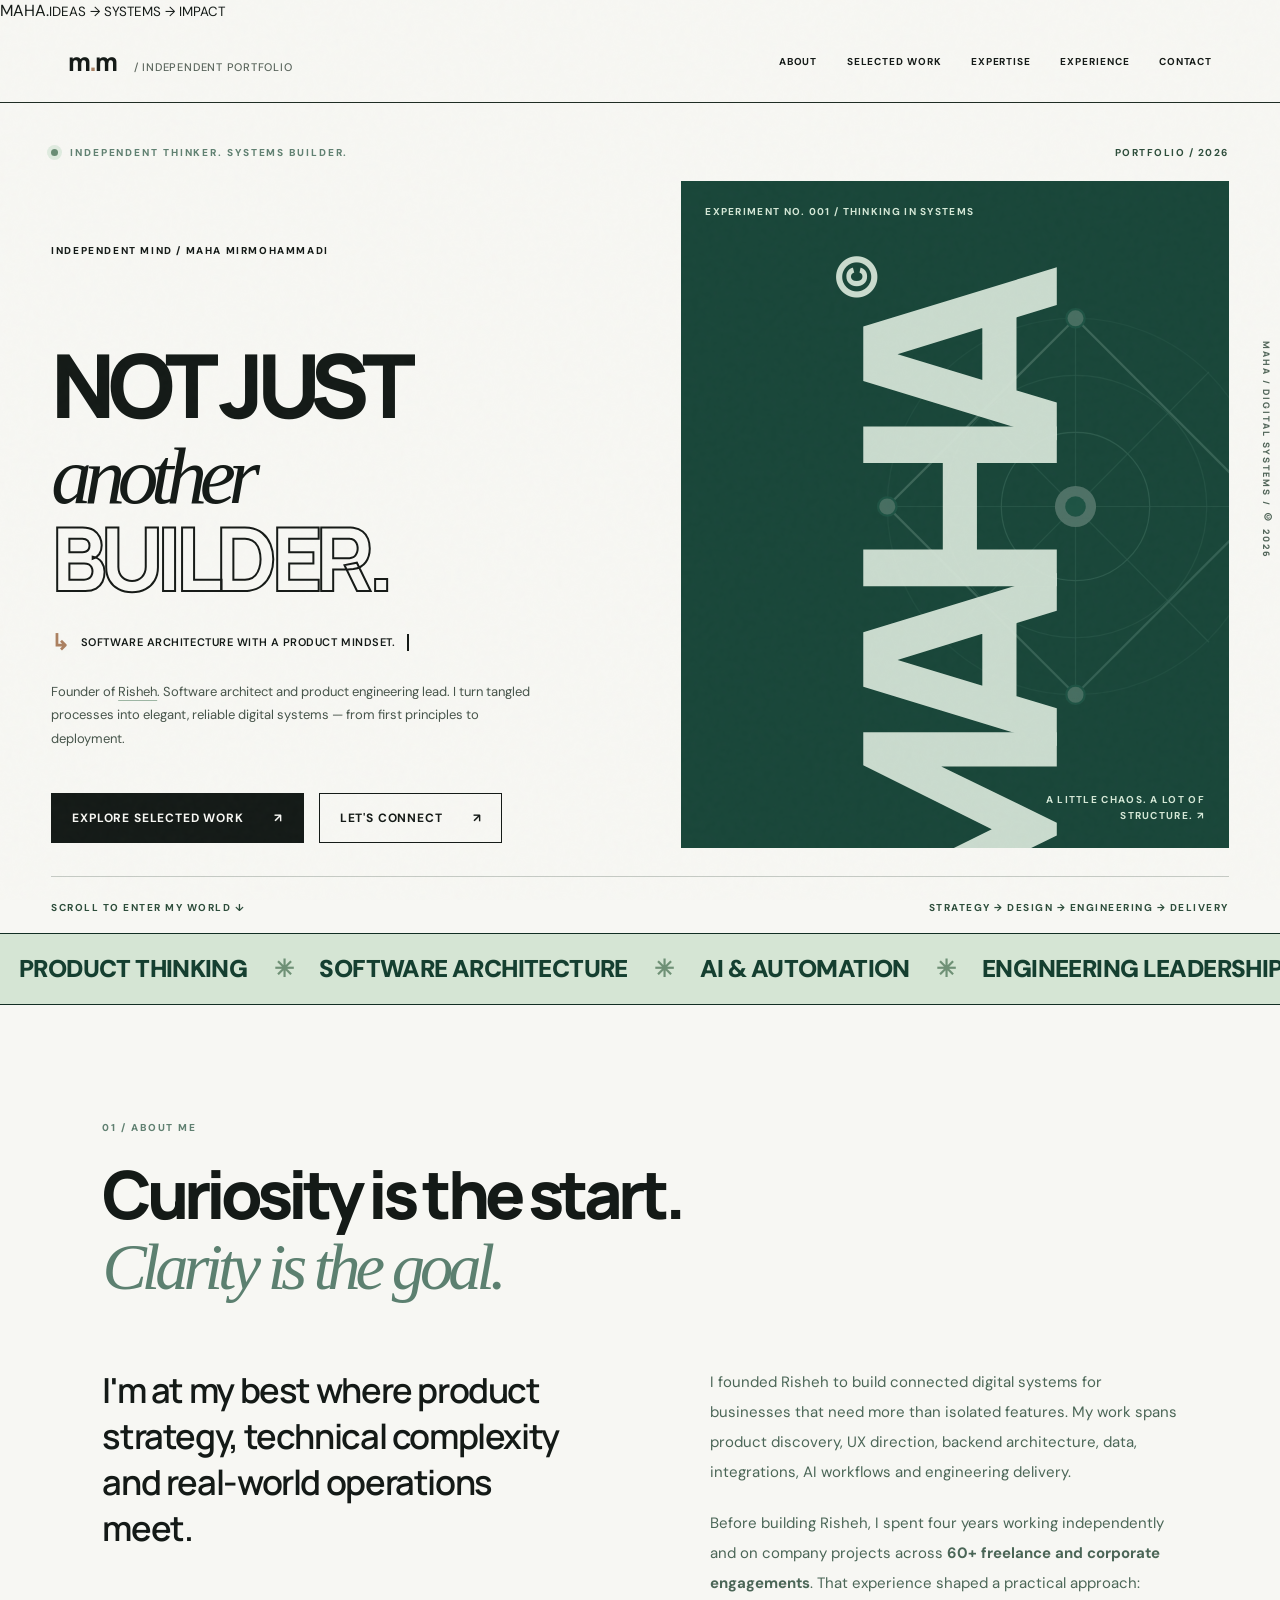
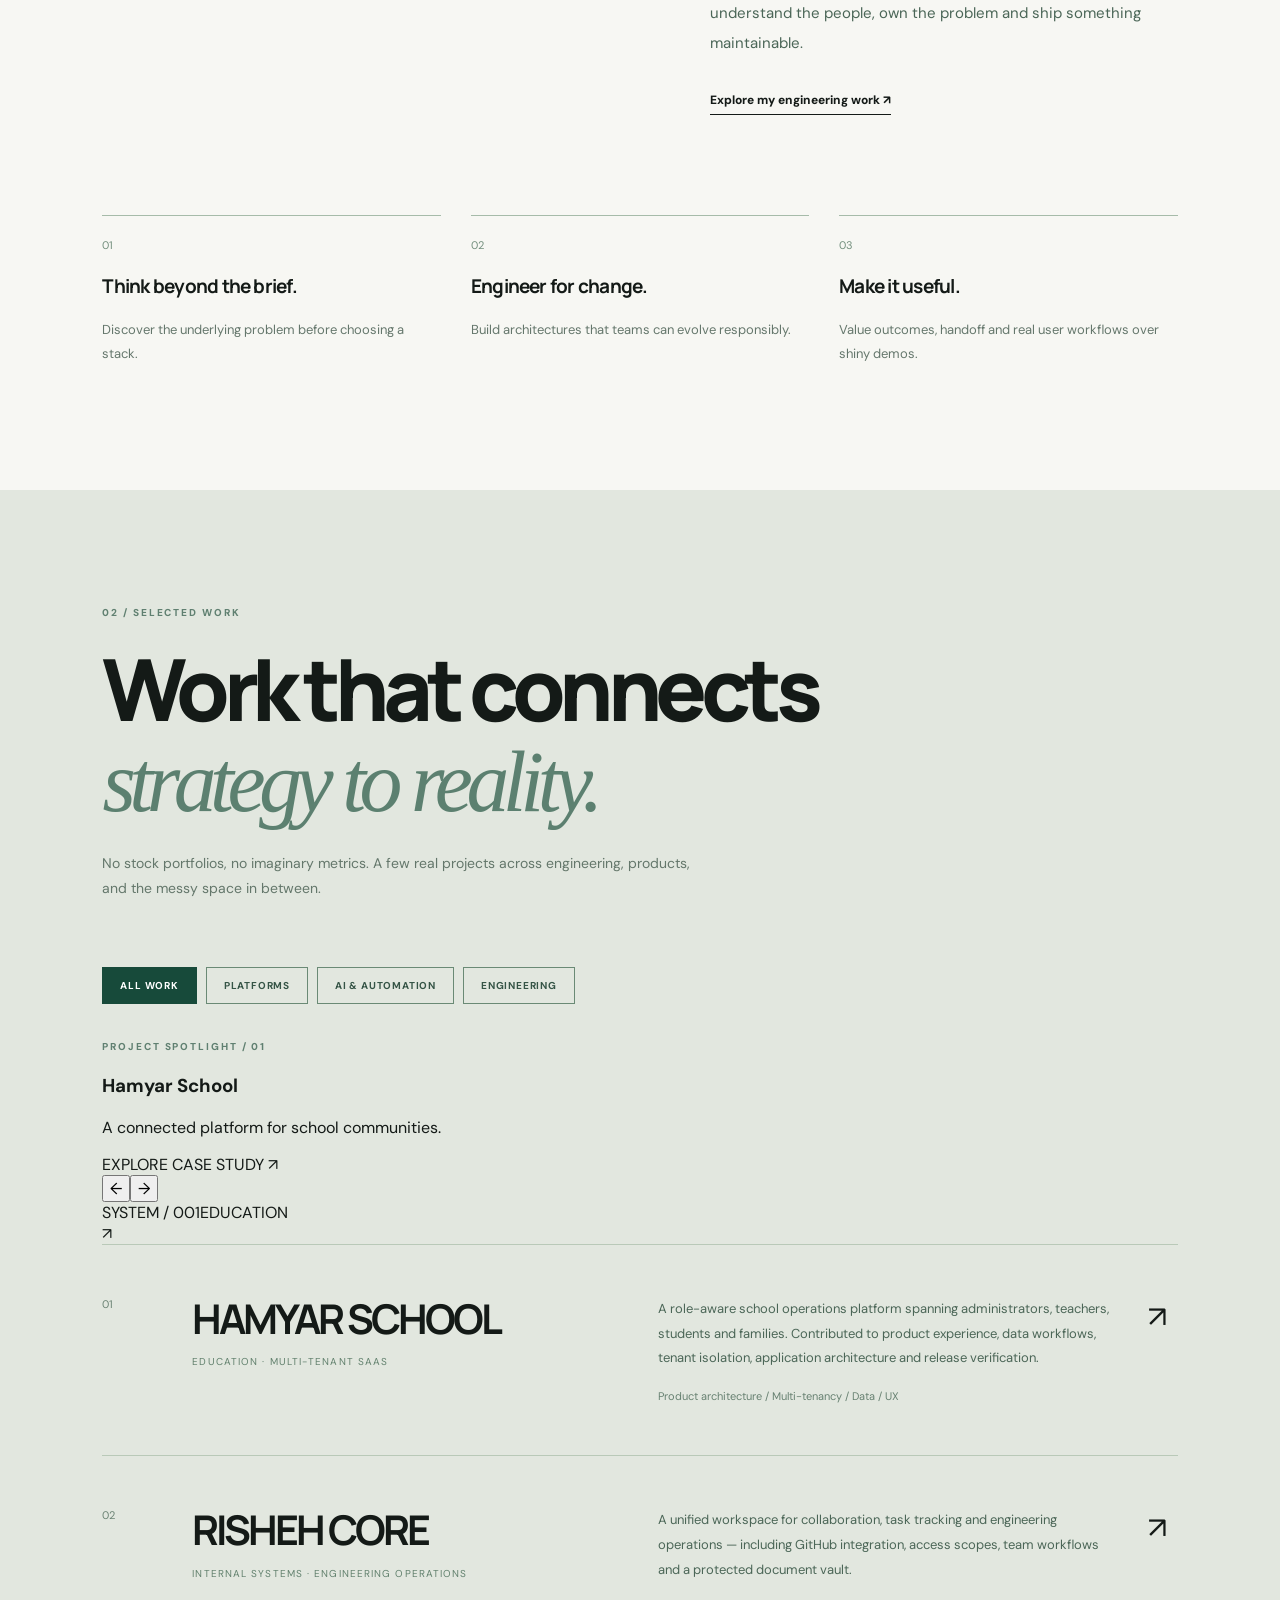
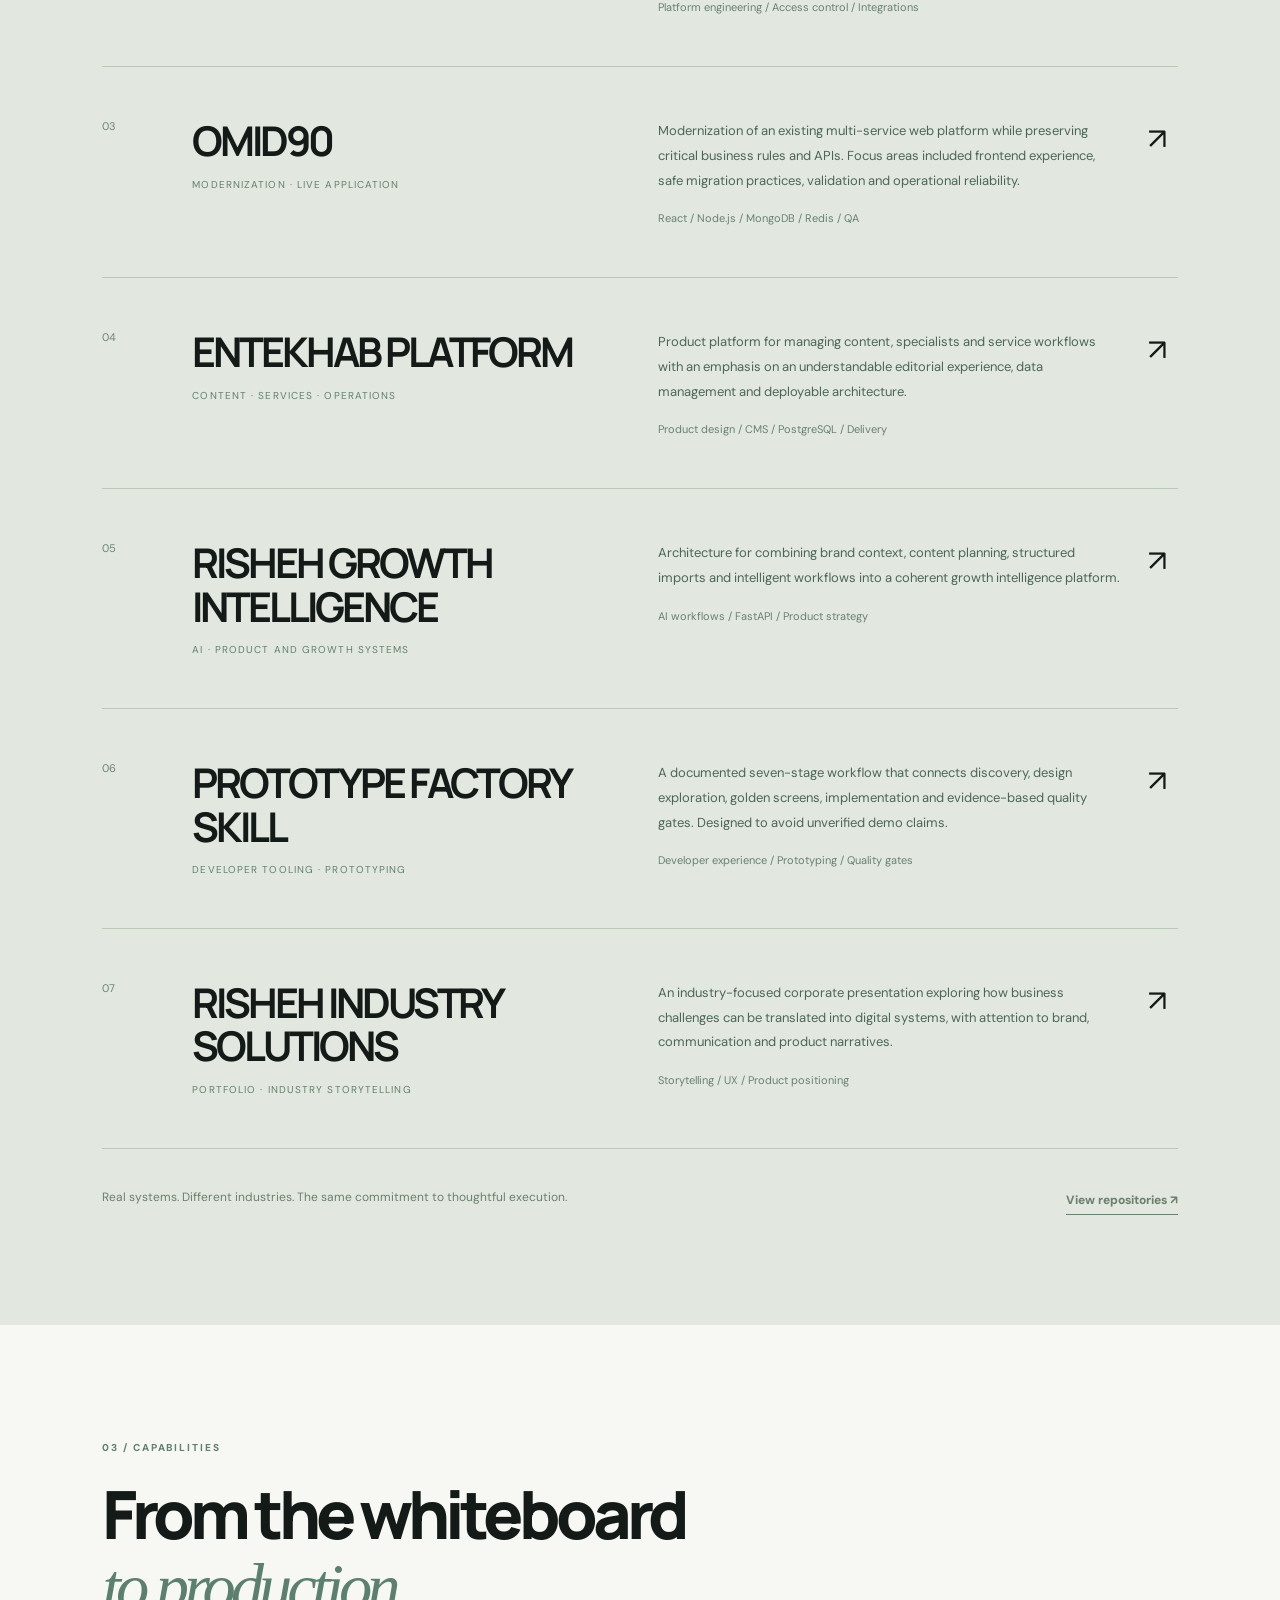
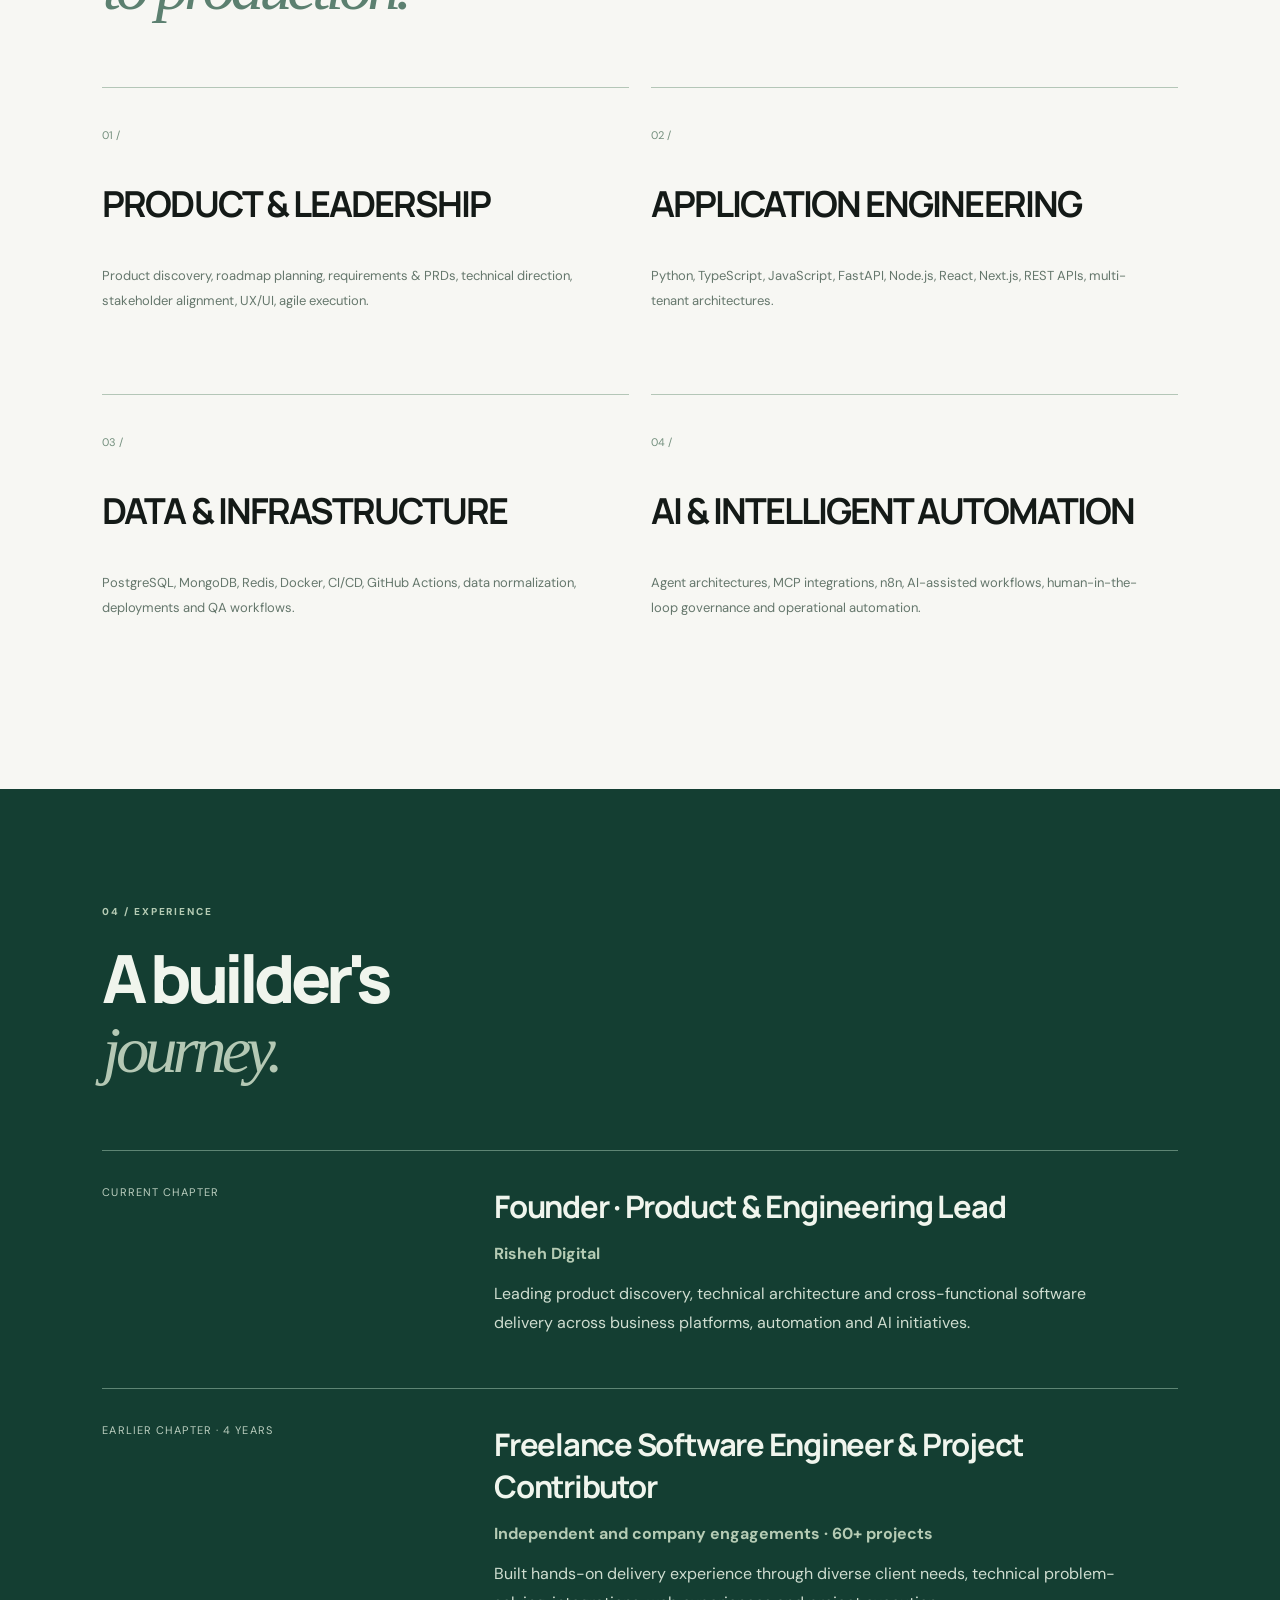
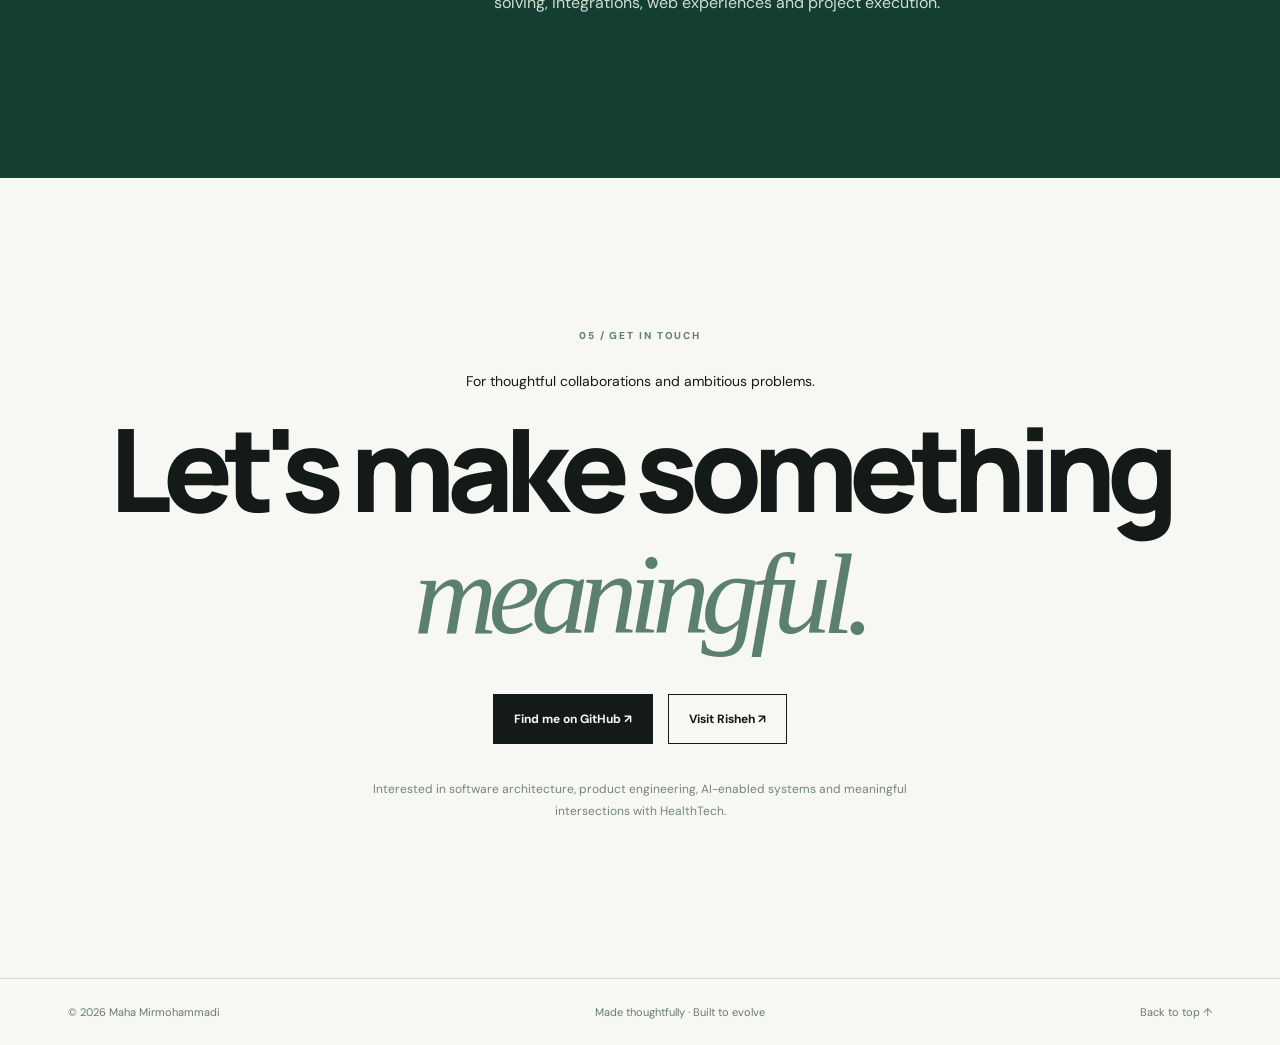
==== commit 69a0f812: "feat: add portfolio page intro and featured project spotlight" ====
--- a/docs/index.html
+++ b/docs/index.html
@@ -7,7 +7,7 @@
 <link rel="icon" href="favicon.svg" type="image/svg+xml"/><link rel="stylesheet" href="styles.css"/>
 <script src="app.js" defer></script></head><body><div class="grain" aria-hidden="true"></div><div class="side-mark" aria-hidden="true">MAHA / DIGITAL SYSTEMS / © 2026</div>
 <a class="skip" href="#main">Skip to content</a>
-<div id="progress" aria-hidden="true"></div>
+<div id="progress" aria-hidden="true"></div><div class="page-intro" id="page-intro" aria-hidden="true"><span>MAHA<span class="intro-dot">.</span></span><small>IDEAS → SYSTEMS → IMPACT</small></div>
 <header class="site-header"><a class="wordmark" href="#top" aria-label="Maha home">m<span class="wordmark-dot">.</span>m <span class="wordmark-line">/ independent portfolio</span></a>
 <nav id="nav" aria-label="Main navigation"><a href="#about">About</a><a href="#work">Selected work</a><a href="#expertise">Expertise</a><a href="#journey">Experience</a><a href="#contact">Contact</a></nav>
 <button id="menu" class="menu" type="button" aria-controls="nav" aria-expanded="false">Menu <span aria-hidden="true">↗</span></button></header>
@@ -26,7 +26,7 @@
 <div class="principles"><div><span>01</span><h3>Think beyond the brief.</h3><p>Discover the underlying problem before choosing a stack.</p></div><div><span>02</span><h3>Engineer for change.</h3><p>Build architectures that teams can evolve responsibly.</p></div><div><span>03</span><h3>Make it useful.</h3><p>Value outcomes, handoff and real user workflows over shiny demos.</p></div></div></section>
 <section class="work-section" id="work"><div class="section-shell"><div class="section-heading"><span class="eyebrow">02 / SELECTED WORK</span><h2>Work that connects<br/><em>strategy to reality.</em></h2><p class="section-intro">No stock portfolios, no imaginary metrics. A few real projects across engineering, products, and the messy space in between.</p></div>
 <div class="filters" role="group" aria-label="Filter projects"><button class="filter active" data-filter="all" aria-pressed="true">All work</button><button class="filter" data-filter="platform" aria-pressed="false">Platforms</button><button class="filter" data-filter="ai" aria-pressed="false">AI & automation</button><button class="filter" data-filter="engineering" aria-pressed="false">Engineering</button></div>
-<div id="projects" class="project-list"></div>
+<div class="spotlight" id="spotlight" aria-label="Featured project spotlight"><div class="spotlight-copy"><span class="eyebrow">PROJECT SPOTLIGHT / <span id="spotlight-index">01</span></span><h3 id="spotlight-title">Hamyar School</h3><p id="spotlight-description">A connected platform for school communities.</p><a id="spotlight-link" href="case-studies/hamyar-school.html">EXPLORE CASE STUDY ↗</a><div class="spotlight-controls"><button type="button" id="spotlight-prev" aria-label="Previous featured project">←</button><button type="button" id="spotlight-next" aria-label="Next featured project">→</button></div></div><div class="spotlight-art" id="spotlight-art" aria-hidden="true"><span class="spotlight-art-label">SYSTEM / 001</span><span class="spotlight-art-type" id="spotlight-type">EDUCATION</span><div class="spotlight-orbit"></div><div class="spotlight-orbit orbit-two"></div><span class="spotlight-symbol">↗</span></div></div><div id="projects" class="project-list"></div>
 <div class="work-footer"><span>Real systems. Different industries. The same commitment to thoughtful execution.</span><a class="text-link" href="https://github.com/mahamirmh?tab=repositories" target="_blank" rel="noopener noreferrer">View repositories ↗</a></div></div></section>
 <section class="section-shell expertise" id="expertise"><div class="section-heading"><span class="eyebrow">03 / CAPABILITIES</span><h2>From the whiteboard<br/><em>to production.</em></h2></div>
 <div class="capabilities"><div><span class="cap-num">01 /</span><h3>Product & leadership</h3><p>Product discovery, roadmap planning, requirements & PRDs, technical direction, stakeholder alignment, UX/UI, agile execution.</p></div><div><span class="cap-num">02 /</span><h3>Application engineering</h3><p>Python, TypeScript, JavaScript, FastAPI, Node.js, React, Next.js, REST APIs, multi-tenant architectures.</p></div><div><span class="cap-num">03 /</span><h3>Data & infrastructure</h3><p>PostgreSQL, MongoDB, Redis, Docker, CI/CD, GitHub Actions, data normalization, deployments and QA workflows.</p></div><div><span class="cap-num">04 /</span><h3>AI & intelligent automation</h3><p>Agent architectures, MCP integrations, n8n, AI-assisted workflows, human-in-the-loop governance and operational automation.</p></div></div></section>
--- a/docs/styles.css
+++ b/docs/styles.css
@@ -1,4 +1,40 @@
 @import url('https://fonts.googleapis.com/css2?family=DM+Sans:wght@400;500;600;700&family=Manrope:wght@400;500;600;700;800&display=swap');
 :root{--paper:#f6f5f0;--ink:#173b32;--navy:#12304a;--muted:#697b70;--line:#cbd7cb;--dark:#103c31;--accent:#bed0bb;--sans:'DM Sans',sans-serif;--display:'Manrope',sans-serif}
 *{box-sizing:border-box}html{scroll-behavior:smooth;scroll-padding-top:95px}body{margin:0;background:var(--paper);color:var(--ink);font-family:var(--sans);-webkit-font-smoothing:antialiased}button,a{font:inherit}button{cursor:pointer}a{color:inherit}a:focus-visible,button:focus-visible{outline:3px solid #c48758;outline-offset:4px}a{text-decoration:none}::selection{background:#cddfd0;color:#123e2f}.skip{position:absolute;top:-100px;left:12px;background:white;padding:12px;z-index:100}.skip:focus{top:12px}#progress{position:fixed;top:0;left:0;height:3px;background:#b38b6e;width:0;z-index:100}.site-header{position:sticky;top:0;z-index:50;display:flex;justify-content:space-between;align-items:center;gap:20px;padding:19px clamp(22px,5.3vw,100px);border-bottom:1px solid rgba(23,59,50,.14);background:rgba(246,245,240,.94);backdrop-filter:blur(16px)}.wordmark{font-family:var(--display);font-weight:800;font-size:22px;letter-spacing:-1.5px}.wordmark-dot{color:#a88063}.wordmark-line{font:500 11px var(--sans);letter-spacing:.07em;color:var(--muted);padding-left:15px}nav{display:flex;gap:clamp(16px,2.3vw,32px)}nav a,.menu{font-size:12px;font-weight:700}nav a:hover,.text-link:hover{color:#986d4e}.menu{display:none;border:0;background:none;color:var(--ink)}.section-shell{padding:110px clamp(22px,8vw,145px);max-width:1800px;margin:auto}.hero{padding-top:43px;padding-bottom:42px;min-height:calc(100vh - 65px);display:flex;flex-direction:column}.hero-meta,.hero-foot{display:flex;justify-content:space-between;gap:15px;font-size:10px;letter-spacing:.18em;font-weight:700}.hero-meta{color:#496d5b}.status-dot{display:inline-block;width:7px;height:7px;margin-right:8px;border-radius:50%;background:#698d74;box-shadow:0 0 0 4px #dfebdf}.hero-grid{display:grid;grid-template-columns:1.12fr .88fr;gap:4vw;align-items:center;flex:1;padding:35px 0}.hero-copy{position:relative;z-index:2}.hero-pretitle{font-size:14px;margin:0 0 25px}.hero h1{font:800 clamp(56px,7.3vw,124px)/1.075 var(--display);letter-spacing:-.072em;margin:0;white-space:nowrap}.hero h1 em,.section-heading h2 em,.contact-section h2 em{font-family:Georgia,serif;font-weight:400;letter-spacing:-.075em}.outline{-webkit-text-stroke:1.7px var(--ink);color:transparent}.typing-row{display:flex;gap:11px;align-items:center;margin:34px 0 20px;font-weight:600;font-size:clamp(12px,1.24vw,16px);min-height:24px}.prompt{color:#ac8060;font-size:22px}.caret{height:17px;width:2px;background:var(--ink);animation:blink .8s steps(1) infinite}@keyframes blink{50%{opacity:0}}.hero-description{line-height:1.9;max-width:550px;font-size:15px;color:#4d6759}.hero-description a{text-decoration:underline;text-decoration-color:#9eb6a4;text-underline-offset:4px}.hero-actions,.contact-links{display:flex;gap:15px;flex-wrap:wrap;margin-top:30px}.btn{display:inline-flex;justify-content:space-between;gap:30px;align-items:center;padding:16px 20px;font-size:12px;font-weight:700;border:1px solid var(--ink);transition:background .2s,color .2s,transform .2s}.btn:hover{transform:translateY(-3px)}.btn-primary{background:var(--ink);color:#f8f8f4}.btn-primary:hover{background:#2d6450}.btn-line:hover{background:#e4ece4}.hero-visual{height:min(42vw,515px);min-height:330px;background:#dce5d8;position:relative;overflow:hidden;border-radius:2px;display:flex;align-items:center;justify-content:center}.hero-visual:after{position:absolute;content:'';inset:0;background:repeating-linear-gradient(0deg,transparent 0px,transparent 29px,rgba(23,74,58,.035) 30px)}.hero-visual svg{width:95%;height:95%;animation:float 11s ease-in-out infinite}.hero-visual svg circle:nth-of-type(5){animation:pulse 4s ease infinite}@keyframes float{50%{transform:rotate(3deg) scale(.98)}}@keyframes pulse{50%{opacity:.4}}.visual-label,.visual-number{position:absolute;z-index:2;font-size:10px;letter-spacing:.13em;font-weight:700}.visual-label{top:24px;left:24px}.visual-number{bottom:24px;right:24px}.hero-foot{padding-top:24px;border-top:1px solid var(--line);color:#718276}.ticker{background:var(--dark);overflow:hidden;color:#e7efe7}.ticker>div{white-space:nowrap;text-align:center;font-weight:700;font-size:clamp(11px,1.3vw,16px);letter-spacing:.075em;padding:24px;min-width:1250px}.ticker i{font-style:normal;color:#b2c9ad;padding:0 22px}.eyebrow{font-size:10px;font-weight:800;letter-spacing:.19em;color:#608071}.section-heading{margin-bottom:65px}.section-heading h2,.contact-section h2{font:750 clamp(40px,5.2vw,85px)/1.17 var(--display);letter-spacing:-.065em;margin:23px 0}.section-heading h2 em,.contact-section h2 em{color:#748c78}.about-grid{display:grid;grid-template-columns:1fr 1fr;gap:11vw}.lead{font:600 clamp(26px,2.7vw,45px)/1.33 var(--display);letter-spacing:-.04em;margin:0}.copy-column p{line-height:2;color:#4b6657;font-size:15px;margin:0 0 21px}.text-link{font-size:12px;font-weight:800;border-bottom:1px solid currentColor;padding-bottom:6px;display:inline-flex;margin-top:13px}.principles{display:grid;grid-template-columns:repeat(3,1fr);gap:30px;margin-top:100px}.principles>div{border-top:1px solid #a6bba9;padding-top:17px}.principles span,.cap-num{font-size:11px;color:#738f7d}.principles h3,.capabilities h3{font:700 19px var(--display);letter-spacing:-.04em}.principles p,.capabilities p{font-size:13px;line-height:1.9;color:#65776c}.work-section{background:#e9eee6}.section-intro{max-width:610px;color:#64776b;line-height:1.8;font-size:14px}.filters{display:flex;gap:9px;flex-wrap:wrap;margin-bottom:30px}.filter{background:transparent;border:1px solid #b6c6b6;color:#355446;padding:11px 17px;font-size:12px;font-weight:700}.filter.active,.filter:hover{background:#174a3a;color:white;border-color:#174a3a}.project-list{border-top:1px solid #b9c9b8}.project{display:grid;grid-template-columns:80px 1fr 1.4fr 30px;gap:25px;align-items:start;padding:35px 0;border-bottom:1px solid #b9c9b8;transition:padding .2s}.project:hover{padding-left:11px}.project-num{font-size:11px;color:#6c8475}.project-title{font:700 clamp(21px,2vw,30px)/1.25 var(--display);letter-spacing:-.045em;margin:0 0 9px}.project-type{font-size:10px;text-transform:uppercase;letter-spacing:.11em;color:#61806d}.project-description{font-size:13px;line-height:1.9;color:#4b6657;margin:0 0 13px}.project-tags{font-size:11px;color:#678171}.project-arrow{font-size:22px}.project a:hover{text-decoration:underline;text-underline-offset:4px}.work-footer{display:flex;justify-content:space-between;gap:20px;align-items:center;margin-top:30px;font-size:12px;color:#6b806e}.capabilities{display:grid;grid-template-columns:1fr 1fr;gap:22px}.capabilities>div{border-top:1px solid #b4c6b7;padding:24px 12px 40px 0}.journey-section{background:#143e32;color:#f0f5ed}.journey-section .section-heading h2 em{color:#b4c8b4}.journey-section .eyebrow{color:#b5cbb4}.timeline article{display:grid;grid-template-columns:1fr 2fr;gap:50px;padding:34px 0;border-top:1px solid #5e8574}.timeline-tag{font-size:11px;letter-spacing:.1em;color:#bbcebf}.timeline h3{font:700 clamp(20px,2.5vw,31px) var(--display);letter-spacing:-.04em;margin:0 0 5px}.timeline-company{color:#b5cbb4;font-weight:700}.timeline p:not(.timeline-company){color:#cfddd0;line-height:1.8;max-width:650px}.contact-section{text-align:center;padding-top:145px;padding-bottom:155px}.contact-pretitle{font-size:14px;margin-top:28px}.contact-section h2{margin:18px auto 40px}.contact-links{justify-content:center}.contact-note{margin:35px auto 0;max-width:550px;color:#738676;font-size:12px;line-height:1.8}.footer{border-top:1px solid #cad9cb;padding:26px clamp(22px,5.3vw,100px);display:flex;justify-content:space-between;gap:15px;font-size:11px;color:#677a6e}.footer a:hover{text-decoration:underline}
-@media(max-width:1050px){.hero h1{font-size:clamp(49px,6.8vw,80px)}.hero-grid{gap:25px}.section-shell{padding-left:6vw;padding-right:6vw}.project{grid-template-columns:42px 1fr 1.25fr 20px;gap:16px}}@media(max-width:740px){.site-header{padding:18px 22px}.wordmark-line{display:none}.menu{display:block}nav{display:none;position:absolute;top:61px;left:0;right:0;background:var(--paper);border-bottom:1px solid var(--line);padding:26px;flex-direction:column;box-shadow:0 15px 25px #123e2f13}nav.open{display:flex}nav a{font-size:15px}.section-shell{padding:75px 22px}.hero{padding-top:23px;min-height:0;padding-bottom:23px}.hero-grid{grid-template-columns:1fr;padding:65px 0 23px}.hero h1{font-size:clamp(47px,10vw,76px)}.hero-visual{min-height:320px;height:340px;margin-top:26px}.hero-meta,.hero-foot{font-size:9px}.hero-index,.hero-foot span:last-child{display:none}.about-grid,.capabilities,.principles{grid-template-columns:1fr}.about-grid{gap:25px}.principles{margin-top:55px;gap:19px}.section-heading{margin-bottom:40px}.project{grid-template-columns:35px 1fr 20px;gap:14px}.project-details{grid-column:2/3}.project-arrow{grid-column:3;grid-row:1}.work-footer{display:block}.timeline article{grid-template-columns:1fr;gap:10px}.footer{flex-wrap:wrap}.ticker>div{text-align:left}.contact-section{padding-top:95px;padding-bottom:100px}}@media(prefers-reduced-motion:reduce){*,*::before,*::after{scroll-behavior:auto!important;animation:none!important;transition:none!important}}+@media(max-width:1050px){.hero h1{font-size:clamp(49px,6.8vw,80px)}.hero-grid{gap:25px}.section-shell{padding-left:6vw;padding-right:6vw}.project{grid-template-columns:42px 1fr 1.25fr 20px;gap:16px}}@media(max-width:740px){.site-header{padding:18px 22px}.wordmark-line{display:none}.menu{display:block}nav{display:none;position:absolute;top:61px;left:0;right:0;background:var(--paper);border-bottom:1px solid var(--line);padding:26px;flex-direction:column;box-shadow:0 15px 25px #123e2f13}nav.open{display:flex}nav a{font-size:15px}.section-shell{padding:75px 22px}.hero{padding-top:23px;min-height:0;padding-bottom:23px}.hero-grid{grid-template-columns:1fr;padding:65px 0 23px}.hero h1{font-size:clamp(47px,10vw,76px)}.hero-visual{min-height:320px;height:340px;margin-top:26px}.hero-meta,.hero-foot{font-size:9px}.hero-index,.hero-foot span:last-child{display:none}.about-grid,.capabilities,.principles{grid-template-columns:1fr}.about-grid{gap:25px}.principles{margin-top:55px;gap:19px}.section-heading{margin-bottom:40px}.project{grid-template-columns:35px 1fr 20px;gap:14px}.project-details{grid-column:2/3}.project-arrow{grid-column:3;grid-row:1}.work-footer{display:block}.timeline article{grid-template-columns:1fr;gap:10px}.footer{flex-wrap:wrap}.ticker>div{text-align:left}.contact-section{padding-top:95px;padding-bottom:100px}}@media(prefers-reduced-motion:reduce){*,*::before,*::after{scroll-behavior:auto!important;animation:none!important;transition:none!important}}
+/* MAHA / Editorial experimental direction — original visual system */
+:root{--paper:#f7f7f3;--ink:#141a17;--dark:#153c32;--line:#c5cac4;--muted:#5b665d}
+body{background:var(--paper);color:var(--ink)}.grain{pointer-events:none;position:fixed;inset:0;z-index:80;opacity:.095;background-image:url("data:image/svg+xml,%3Csvg viewBox='0 0 180 180' xmlns='http://www.w3.org/2000/svg'%3E%3Cfilter id='n'%3E%3CfeTurbulence type='fractalNoise' baseFrequency='.7' numOctaves='2' stitchTiles='stitch'/%3E%3C/filter%3E%3Crect width='180' height='180' filter='url(%23n)' opacity='.22'/%3E%3C/svg%3E")}
+.side-mark{position:fixed;right:7px;top:50%;transform:translateY(-50%);writing-mode:vertical-rl;font:800 9px var(--display);letter-spacing:.21em;color:#52665a;z-index:20}
+.site-header{border-bottom:1px solid #1e2c23;background:rgba(247,247,243,.96);padding-top:23px;padding-bottom:23px}
+.wordmark{font-size:25px;letter-spacing:-2px}.wordmark-line{text-transform:uppercase}.site-header nav a{text-transform:uppercase;letter-spacing:.09em;font-size:10px}
+.hero{max-width:none;min-height:calc(100svh - 70px);padding-left:clamp(22px,4vw,70px);padding-right:clamp(22px,4vw,70px);padding-bottom:19px}
+.hero-grid{grid-template-columns:1.07fr .93fr;gap:0;padding:22px 0 28px}.hero-copy{align-self:stretch;display:flex;flex-direction:column;justify-content:flex-end;padding:clamp(25px,4vw,75px) 10px 5px 0}
+.hero-pretitle{font-size:10px;letter-spacing:.16em;font-weight:800;margin-bottom:auto;padding-top:12px}
+.hero h1{font-family:var(--display);font-size:clamp(56px,6.9vw,134px);line-height:.96;letter-spacing:-.085em;font-weight:800;margin:50px 0 28px}
+.hero h1 em{font-family:Georgia,serif;font-weight:400;font-size:.92em;letter-spacing:-.09em}
+.outline{-webkit-text-stroke:2px #161a17}.hero-description{max-width:490px;font-size:13px;line-height:1.8;color:#46544a}
+.typing-row{margin:0 0 10px;text-transform:uppercase;letter-spacing:.05em;font-size:11px}
+.hero-visual.creative-visual{align-self:stretch;min-height:600px;height:auto;max-height:850px;background:#194639;border-radius:0;isolation:isolate}
+.creative-visual .visual-marquee{font:900 clamp(130px,21vw,400px)/.9 var(--display);color:#d6e5d8;position:absolute;left:-13%;bottom:19%;letter-spacing:-.14em;transform:rotate(-90deg);z-index:2;opacity:.94;user-select:none}
+.creative-visual .visual-marquee span{font-size:.18em;letter-spacing:0;vertical-align:top}
+.creative-visual svg{width:105%;height:100%;transform:translate(21%,0);mix-blend-mode:screen;opacity:.24;animation:visualShift 13s ease-in-out infinite}
+@keyframes visualShift{50%{transform:translate(15%,3%) rotate(12deg)}}
+.creative-visual .visual-label,.creative-visual .visual-number{color:#d5e8d7}.creative-visual .visual-number{max-width:180px;text-align:right;line-height:1.6}
+.hero-meta,.hero-foot{letter-spacing:.15em;color:#2d4d3b}
+.hero-actions .btn{border-radius:0;text-transform:uppercase;letter-spacing:.07em}
+.ticker{background:#d5e5d4;color:#153f30;border-top:1px solid #122e24;border-bottom:1px solid #122e24}.ticker>div{font-weight:900;font-size:clamp(15px,1.9vw,25px);letter-spacing:-.025em;padding:19px}.ticker i{color:#6f9176}
+.section-shell:not(.hero){max-width:1650px}.section-heading h2,.contact-section h2{font-weight:800;letter-spacing:-.075em;line-height:1.05}
+.section-heading h2 em,.contact-section h2 em{color:#5c8070}
+.work-section{background:#e2e7df}.work-section .section-heading h2{font-size:clamp(48px,6.7vw,115px)}
+.project{position:relative;grid-template-columns:65px minmax(190px,.95fr) minmax(250px,1fr) 30px;min-height:210px;padding-top:52px;padding-bottom:50px}
+.project:before{content:"";position:absolute;inset:0;background:#174a3a;transform:scaleY(0);transform-origin:bottom;transition:transform .35s cubic-bezier(.16,1,.3,1);pointer-events:none}
+.project:hover:before{transform:scaleY(1)}.project>*{position:relative;z-index:2}.project:hover{color:#edf5ed;padding-left:15px}.project:hover .project-description,.project:hover .project-tags,.project:hover .project-type,.project:hover .project-num{color:#dae8db}
+.project-title{font-size:clamp(29px,3.2vw,53px);letter-spacing:-.075em;text-transform:uppercase;line-height:1.06}
+.project-arrow{font-size:30px}.filter{border-color:#6a8a75;text-transform:uppercase;letter-spacing:.08em;font-size:10px}
+.capabilities>div{padding:35px 20px 45px 0}.capabilities h3{font-size:clamp(24px,2.8vw,42px);text-transform:uppercase;letter-spacing:-.055em}
+.contact-section{background:var(--paper)}.contact-section h2{font-size:clamp(51px,9vw,140px)}
+@media(min-width:1550px){.hero h1{font-size:clamp(100px,7.2vw,150px)}}
+@media(max-width:1050px){.hero-grid{grid-template-columns:1fr 1fr}.hero h1{font-size:clamp(48px,6.8vw,75px)}.hero-visual.creative-visual{min-height:520px}.creative-visual .visual-marquee{font-size:clamp(125px,19vw,250px)}}
+@media(max-width:740px){.side-mark{display:none}.hero{padding:20px 16px}.hero-grid{grid-template-columns:1fr;gap:0;padding-top:20px}.hero-copy{padding:22px 0 34px;min-height:490px}.hero-pretitle{margin-bottom:0}.hero h1{font-size:clamp(55px,12vw,83px);margin:42px 0 24px}.hero-visual.creative-visual{height:360px;min-height:360px}.creative-visual .visual-marquee{font-size:175px;left:0;bottom:18%}.hero-description{font-size:13px}.work-section .section-heading h2{font-size:clamp(44px,9vw,78px)}.project{grid-template-columns:30px 1fr 22px;min-height:0;padding:35px 0}.project-title{font-size:clamp(26px,7vw,40px)}.project-details{grid-column:2;grid-row:2}.project-arrow{grid-row:1;grid-column:3}.capabilities h3{font-size:26px}}
+@media(prefers-reduced-motion:reduce){.creative-visual svg{animation:none}.project:before{transition:none}}
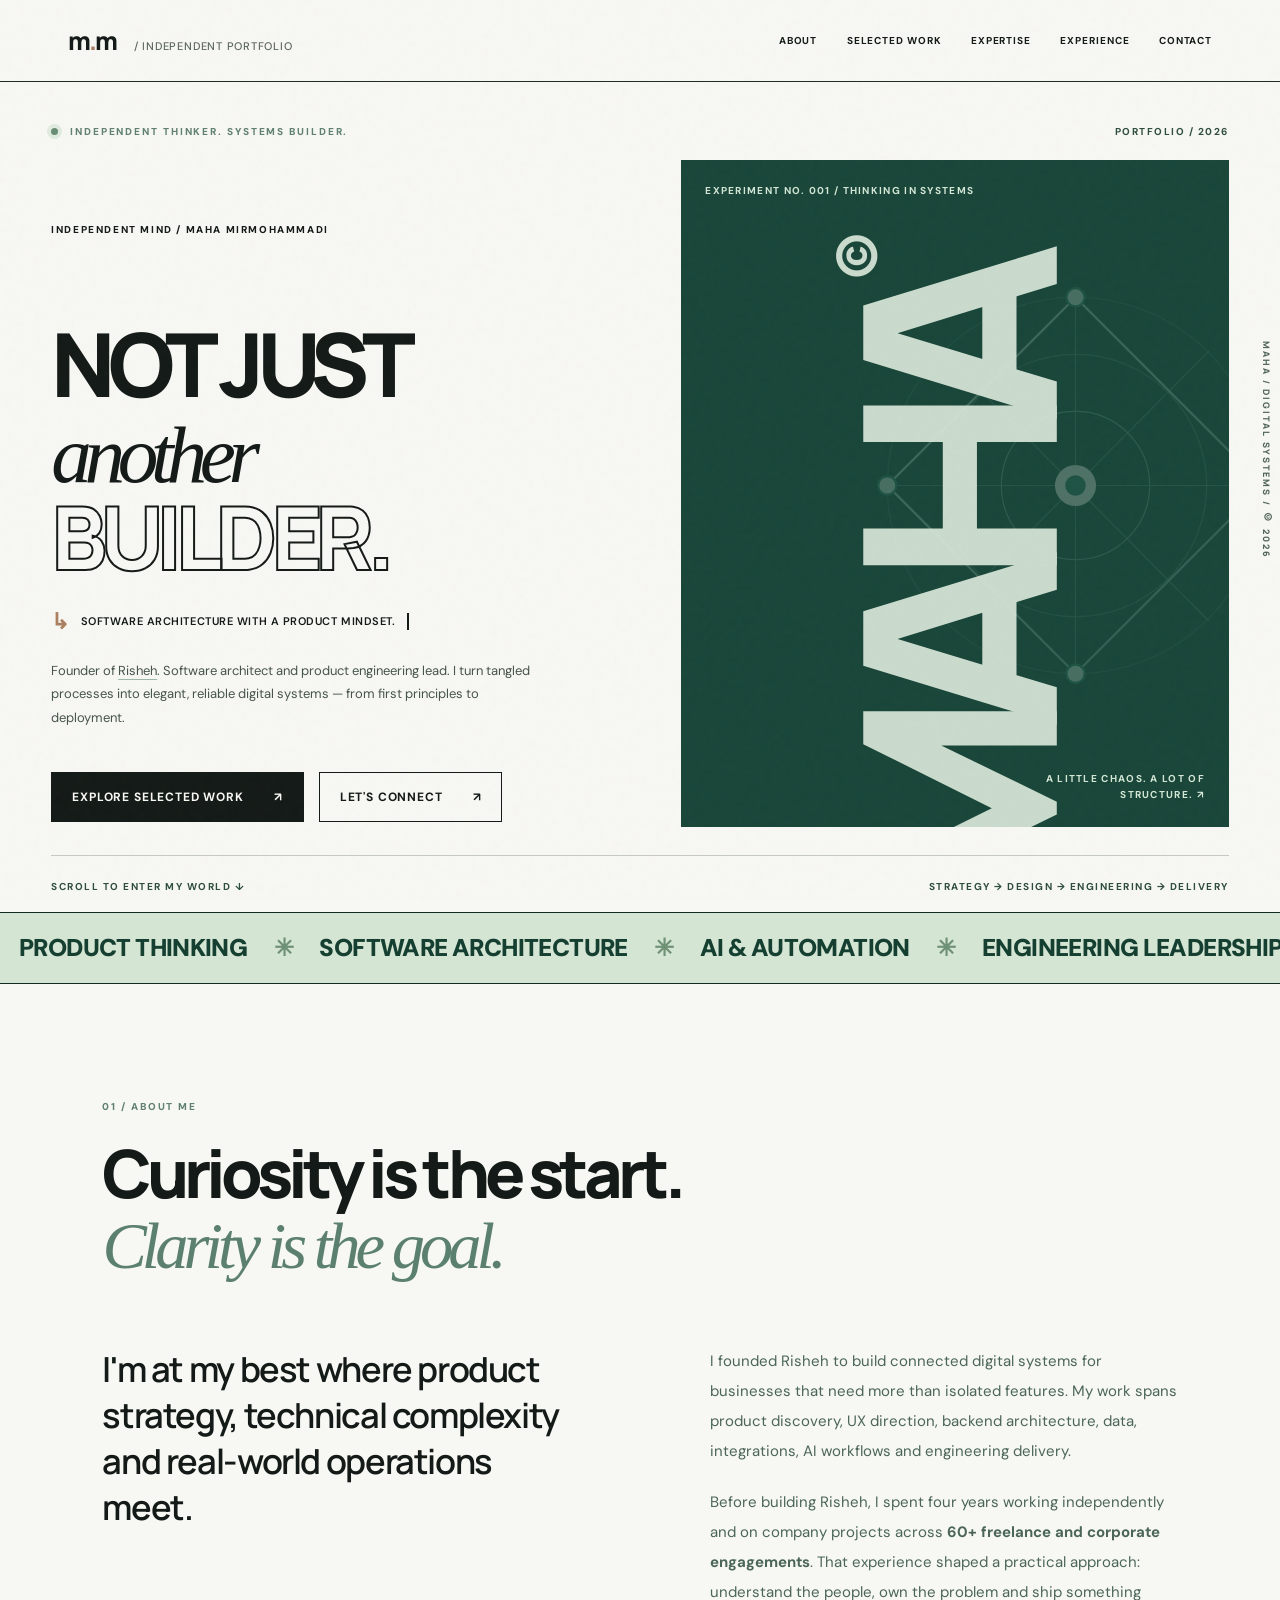
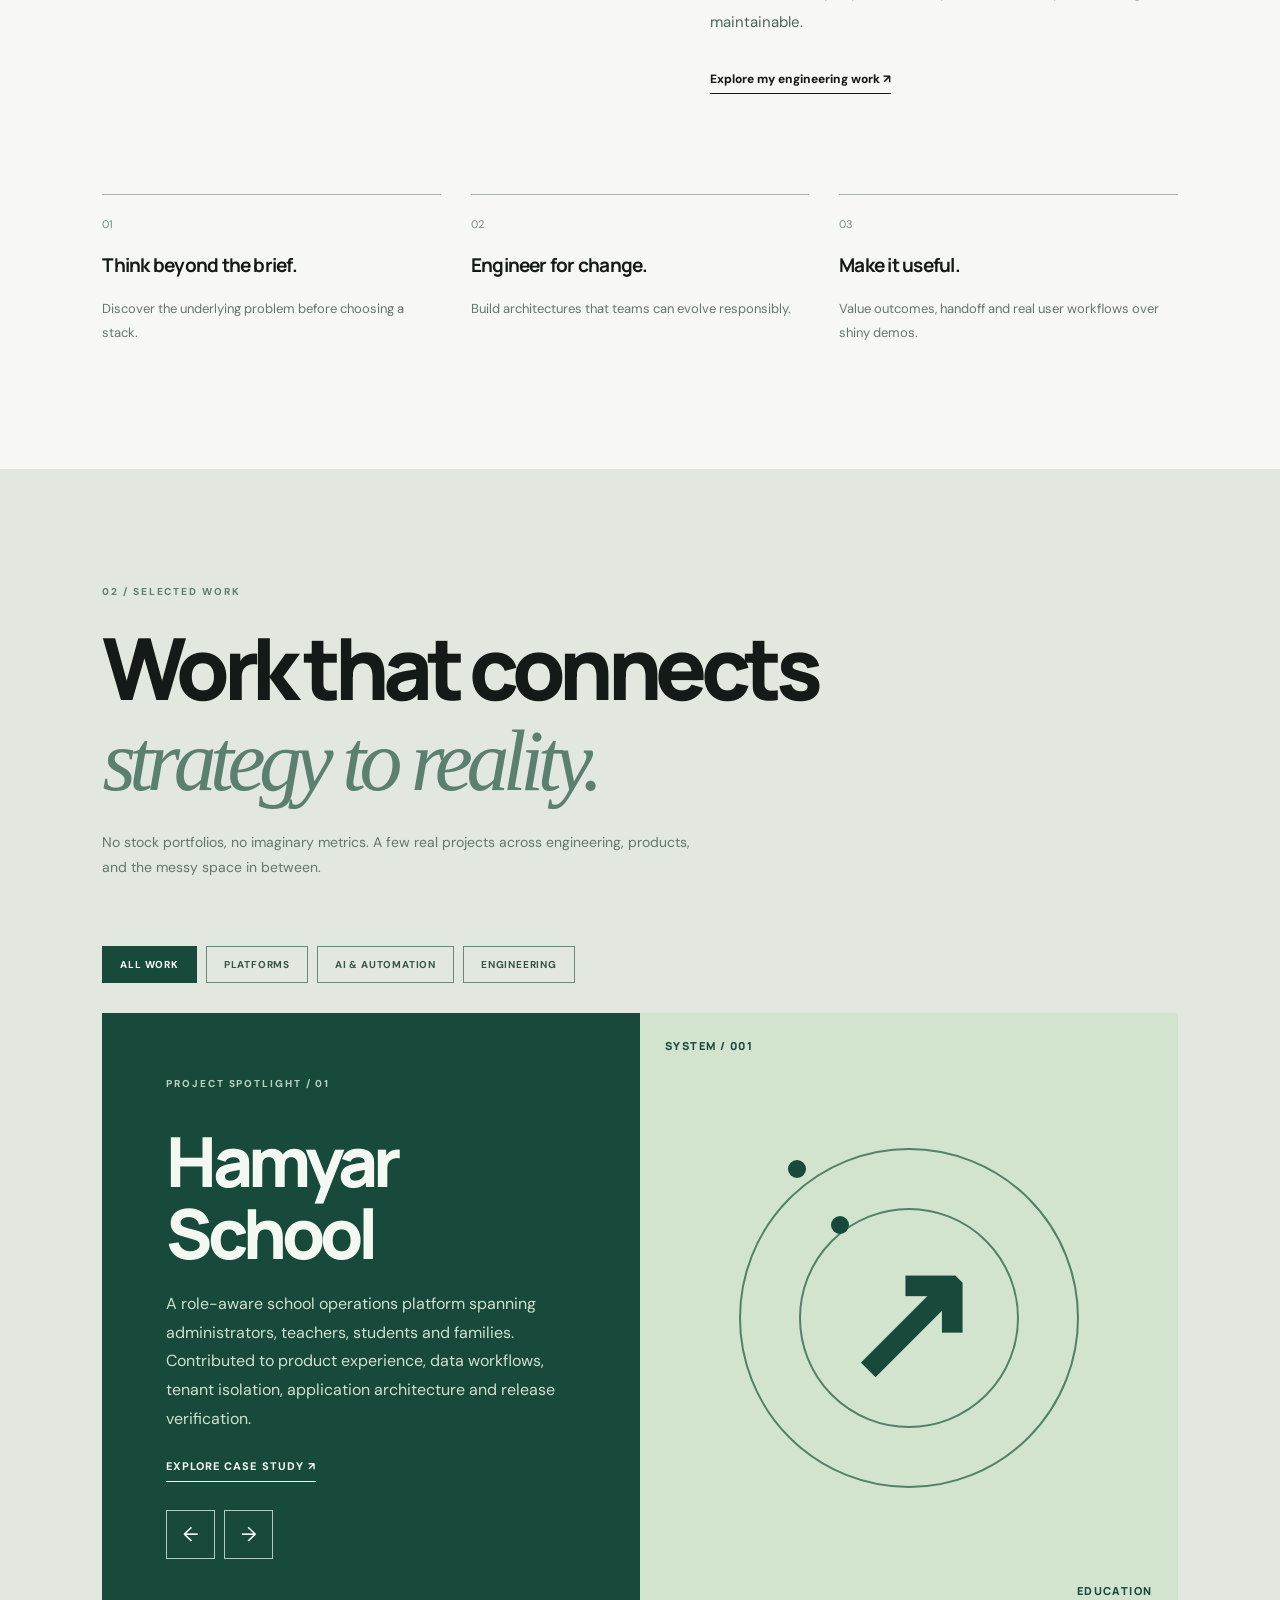
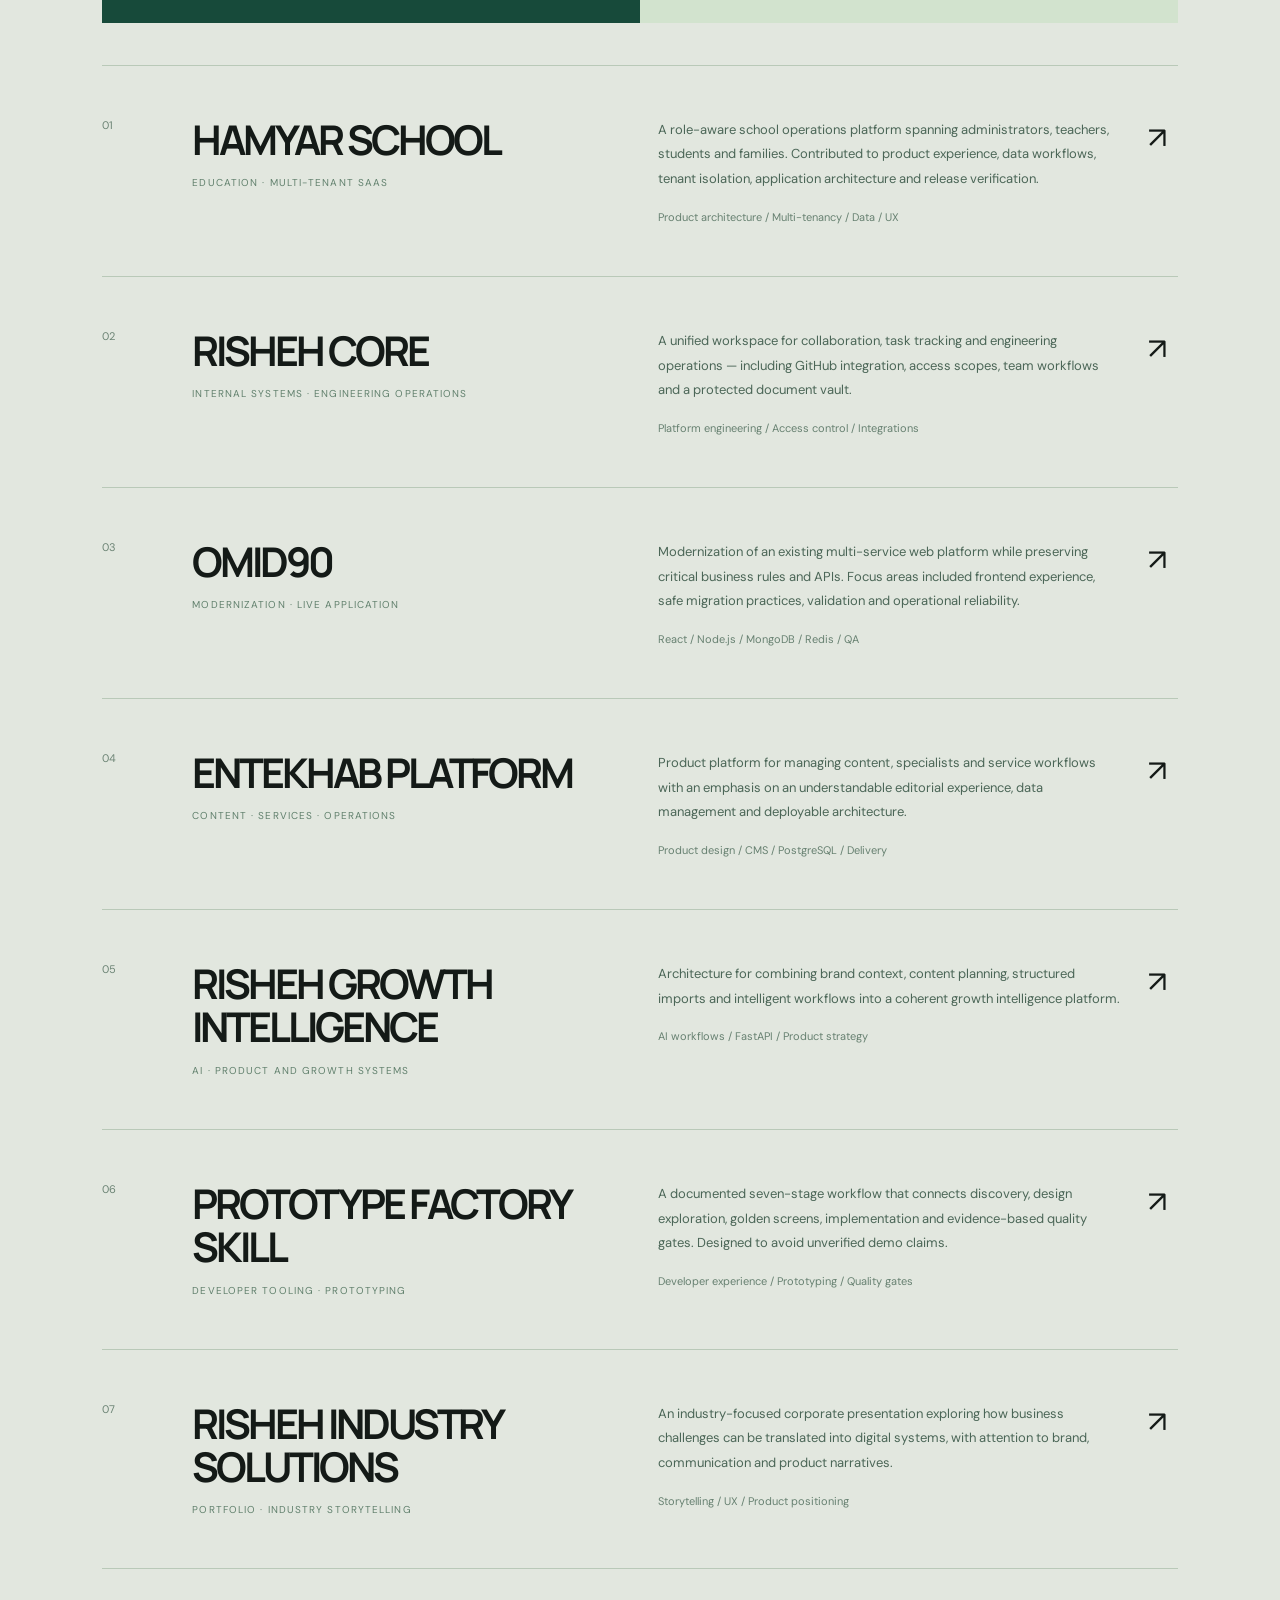
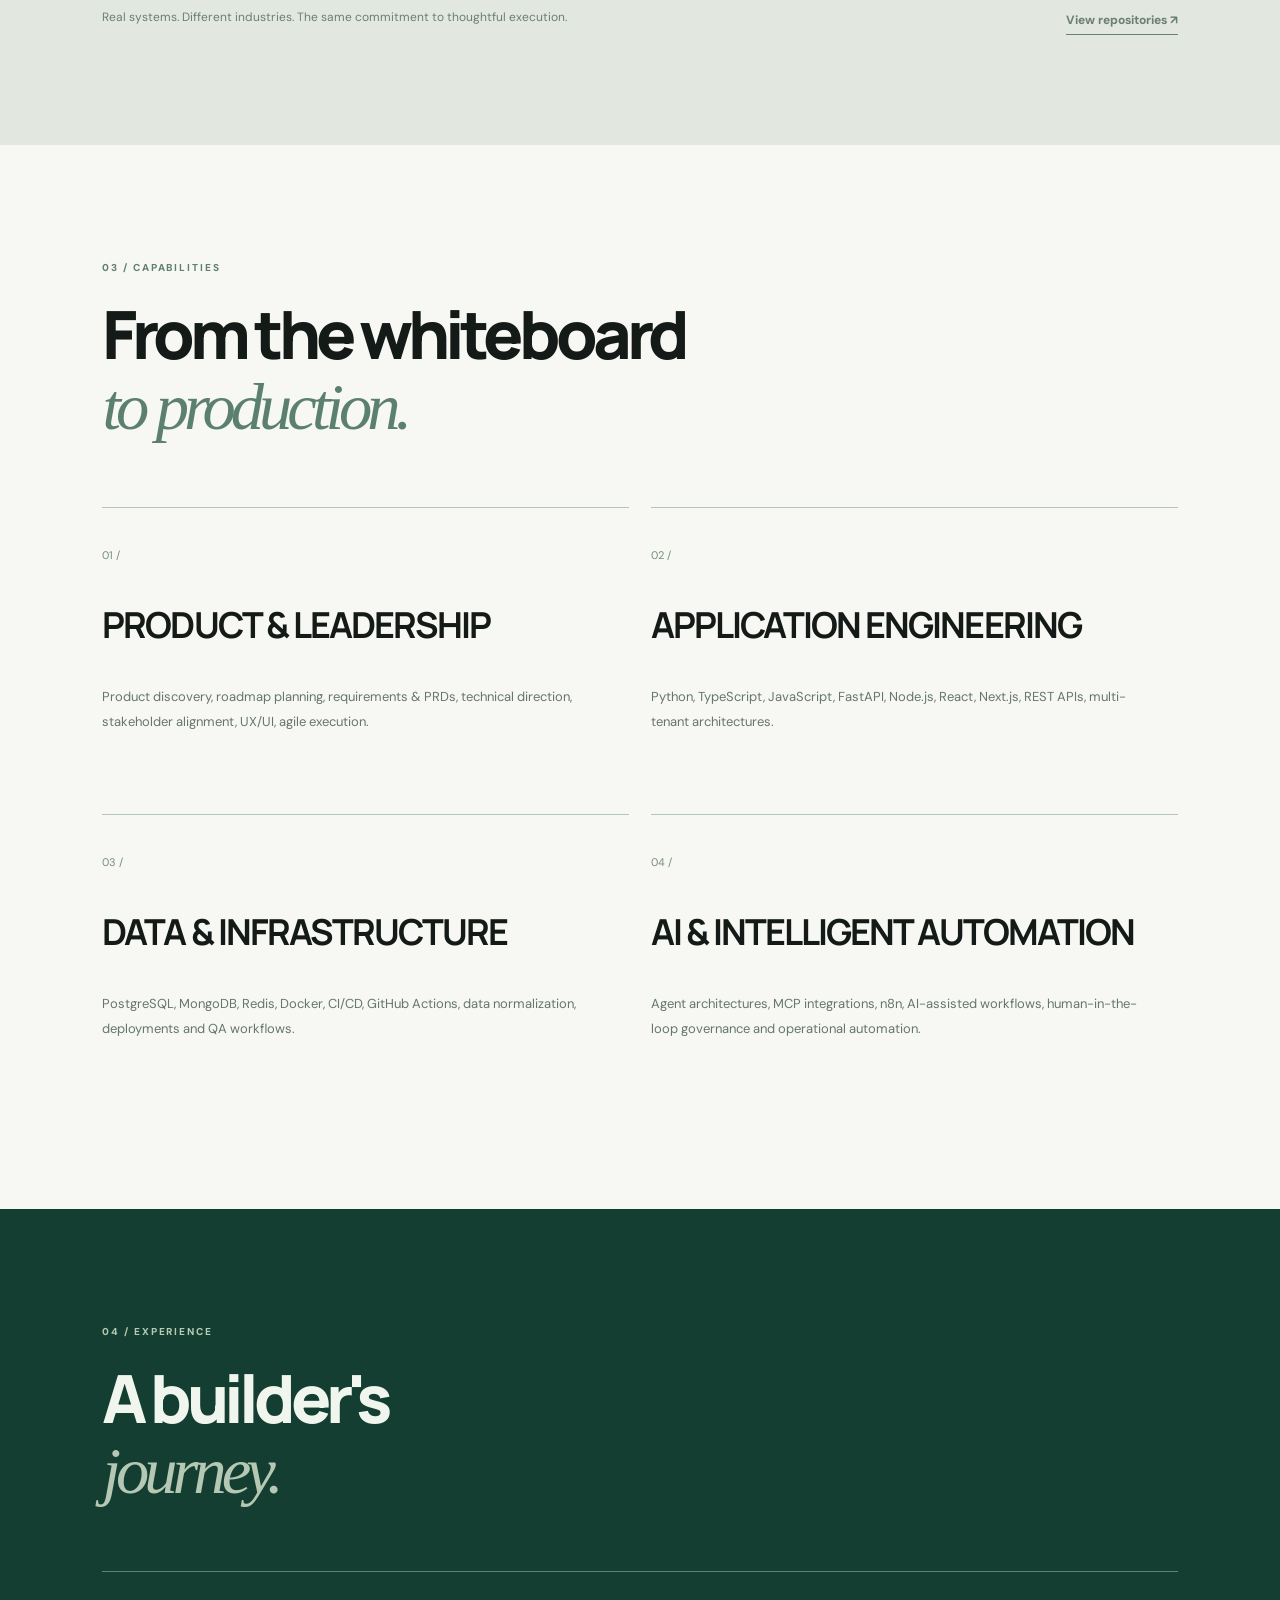
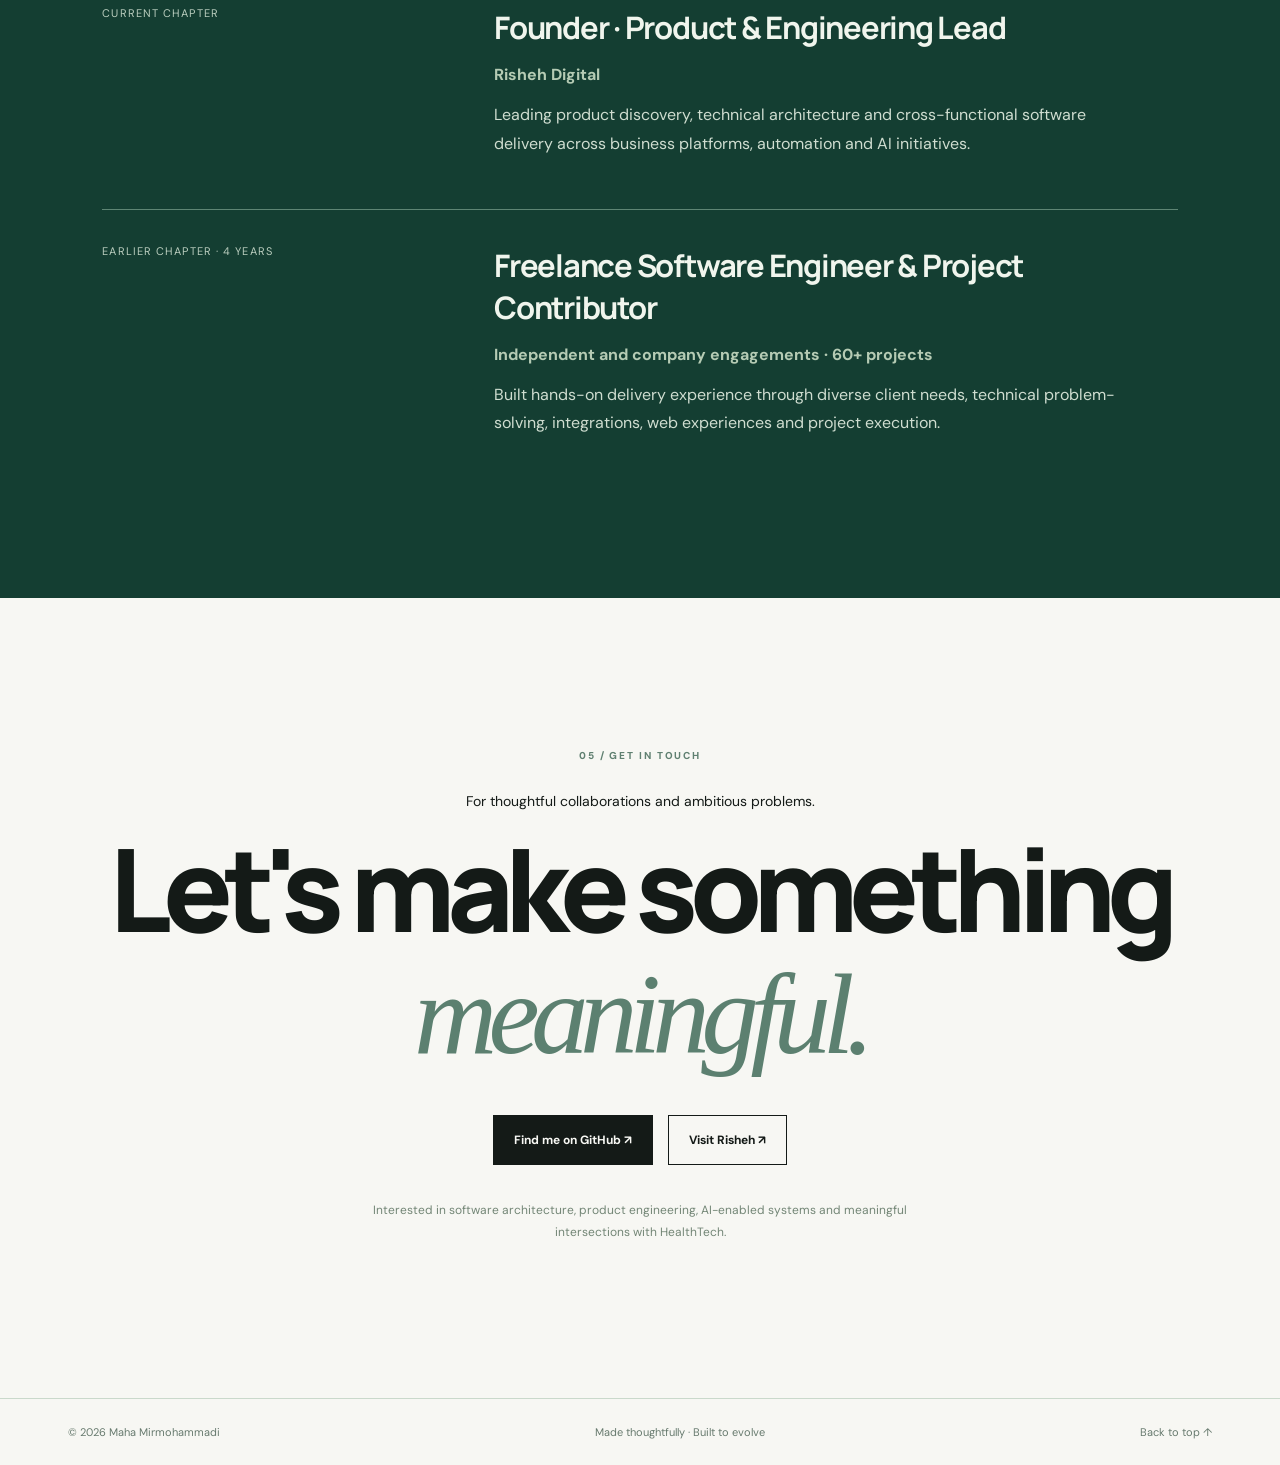
==== commit 00e92a32: "fix(pages): force refresh V4 assets with versioned URLs" ====
--- a/docs/index.html
+++ b/docs/index.html
@@ -4,8 +4,8 @@
 <meta name="theme-color" content="#f7f7f3"/><meta name="description" content="Maha Mirmohammadi — software architect, product and engineering lead, founder of Risheh. Selected work across product systems, AI and automation."/>
 <meta property="og:title" content="Maha Mirmohammadi — Product, Engineering & AI"/><meta property="og:description" content="A thoughtful portfolio of complex systems made useful."/>
 <title>Maha Mirmohammadi — Architecting Useful Systems</title>
-<link rel="icon" href="favicon.svg" type="image/svg+xml"/><link rel="stylesheet" href="styles.css"/>
-<script src="app.js" defer></script></head><body><div class="grain" aria-hidden="true"></div><div class="side-mark" aria-hidden="true">MAHA / DIGITAL SYSTEMS / © 2026</div>
+<link rel="icon" href="favicon.svg" type="image/svg+xml"/><link rel="stylesheet" href="styles-v4-20261013.css"/>
+<script src="app-v4-20261013.js" defer></script></head><body><div class="grain" aria-hidden="true"></div><div class="side-mark" aria-hidden="true">MAHA / DIGITAL SYSTEMS / © 2026</div>
 <a class="skip" href="#main">Skip to content</a>
 <div id="progress" aria-hidden="true"></div><div class="page-intro" id="page-intro" aria-hidden="true"><span>MAHA<span class="intro-dot">.</span></span><small>IDEAS → SYSTEMS → IMPACT</small></div>
 <header class="site-header"><a class="wordmark" href="#top" aria-label="Maha home">m<span class="wordmark-dot">.</span>m <span class="wordmark-line">/ independent portfolio</span></a>
--- a/docs/styles-v4-20261013.css
+++ b/docs/styles-v4-20261013.css
@@ -0,0 +1,46 @@
+@import url('https://fonts.googleapis.com/css2?family=DM+Sans:wght@400;500;600;700&family=Manrope:wght@400;500;600;700;800&display=swap');
+:root{--paper:#f6f5f0;--ink:#173b32;--navy:#12304a;--muted:#697b70;--line:#cbd7cb;--dark:#103c31;--accent:#bed0bb;--sans:'DM Sans',sans-serif;--display:'Manrope',sans-serif}
+*{box-sizing:border-box}html{scroll-behavior:smooth;scroll-padding-top:95px}body{margin:0;background:var(--paper);color:var(--ink);font-family:var(--sans);-webkit-font-smoothing:antialiased}button,a{font:inherit}button{cursor:pointer}a{color:inherit}a:focus-visible,button:focus-visible{outline:3px solid #c48758;outline-offset:4px}a{text-decoration:none}::selection{background:#cddfd0;color:#123e2f}.skip{position:absolute;top:-100px;left:12px;background:white;padding:12px;z-index:100}.skip:focus{top:12px}#progress{position:fixed;top:0;left:0;height:3px;background:#b38b6e;width:0;z-index:100}.site-header{position:sticky;top:0;z-index:50;display:flex;justify-content:space-between;align-items:center;gap:20px;padding:19px clamp(22px,5.3vw,100px);border-bottom:1px solid rgba(23,59,50,.14);background:rgba(246,245,240,.94);backdrop-filter:blur(16px)}.wordmark{font-family:var(--display);font-weight:800;font-size:22px;letter-spacing:-1.5px}.wordmark-dot{color:#a88063}.wordmark-line{font:500 11px var(--sans);letter-spacing:.07em;color:var(--muted);padding-left:15px}nav{display:flex;gap:clamp(16px,2.3vw,32px)}nav a,.menu{font-size:12px;font-weight:700}nav a:hover,.text-link:hover{color:#986d4e}.menu{display:none;border:0;background:none;color:var(--ink)}.section-shell{padding:110px clamp(22px,8vw,145px);max-width:1800px;margin:auto}.hero{padding-top:43px;padding-bottom:42px;min-height:calc(100vh - 65px);display:flex;flex-direction:column}.hero-meta,.hero-foot{display:flex;justify-content:space-between;gap:15px;font-size:10px;letter-spacing:.18em;font-weight:700}.hero-meta{color:#496d5b}.status-dot{display:inline-block;width:7px;height:7px;margin-right:8px;border-radius:50%;background:#698d74;box-shadow:0 0 0 4px #dfebdf}.hero-grid{display:grid;grid-template-columns:1.12fr .88fr;gap:4vw;align-items:center;flex:1;padding:35px 0}.hero-copy{position:relative;z-index:2}.hero-pretitle{font-size:14px;margin:0 0 25px}.hero h1{font:800 clamp(56px,7.3vw,124px)/1.075 var(--display);letter-spacing:-.072em;margin:0;white-space:nowrap}.hero h1 em,.section-heading h2 em,.contact-section h2 em{font-family:Georgia,serif;font-weight:400;letter-spacing:-.075em}.outline{-webkit-text-stroke:1.7px var(--ink);color:transparent}.typing-row{display:flex;gap:11px;align-items:center;margin:34px 0 20px;font-weight:600;font-size:clamp(12px,1.24vw,16px);min-height:24px}.prompt{color:#ac8060;font-size:22px}.caret{height:17px;width:2px;background:var(--ink);animation:blink .8s steps(1) infinite}@keyframes blink{50%{opacity:0}}.hero-description{line-height:1.9;max-width:550px;font-size:15px;color:#4d6759}.hero-description a{text-decoration:underline;text-decoration-color:#9eb6a4;text-underline-offset:4px}.hero-actions,.contact-links{display:flex;gap:15px;flex-wrap:wrap;margin-top:30px}.btn{display:inline-flex;justify-content:space-between;gap:30px;align-items:center;padding:16px 20px;font-size:12px;font-weight:700;border:1px solid var(--ink);transition:background .2s,color .2s,transform .2s}.btn:hover{transform:translateY(-3px)}.btn-primary{background:var(--ink);color:#f8f8f4}.btn-primary:hover{background:#2d6450}.btn-line:hover{background:#e4ece4}.hero-visual{height:min(42vw,515px);min-height:330px;background:#dce5d8;position:relative;overflow:hidden;border-radius:2px;display:flex;align-items:center;justify-content:center}.hero-visual:after{position:absolute;content:'';inset:0;background:repeating-linear-gradient(0deg,transparent 0px,transparent 29px,rgba(23,74,58,.035) 30px)}.hero-visual svg{width:95%;height:95%;animation:float 11s ease-in-out infinite}.hero-visual svg circle:nth-of-type(5){animation:pulse 4s ease infinite}@keyframes float{50%{transform:rotate(3deg) scale(.98)}}@keyframes pulse{50%{opacity:.4}}.visual-label,.visual-number{position:absolute;z-index:2;font-size:10px;letter-spacing:.13em;font-weight:700}.visual-label{top:24px;left:24px}.visual-number{bottom:24px;right:24px}.hero-foot{padding-top:24px;border-top:1px solid var(--line);color:#718276}.ticker{background:var(--dark);overflow:hidden;color:#e7efe7}.ticker>div{white-space:nowrap;text-align:center;font-weight:700;font-size:clamp(11px,1.3vw,16px);letter-spacing:.075em;padding:24px;min-width:1250px}.ticker i{font-style:normal;color:#b2c9ad;padding:0 22px}.eyebrow{font-size:10px;font-weight:800;letter-spacing:.19em;color:#608071}.section-heading{margin-bottom:65px}.section-heading h2,.contact-section h2{font:750 clamp(40px,5.2vw,85px)/1.17 var(--display);letter-spacing:-.065em;margin:23px 0}.section-heading h2 em,.contact-section h2 em{color:#748c78}.about-grid{display:grid;grid-template-columns:1fr 1fr;gap:11vw}.lead{font:600 clamp(26px,2.7vw,45px)/1.33 var(--display);letter-spacing:-.04em;margin:0}.copy-column p{line-height:2;color:#4b6657;font-size:15px;margin:0 0 21px}.text-link{font-size:12px;font-weight:800;border-bottom:1px solid currentColor;padding-bottom:6px;display:inline-flex;margin-top:13px}.principles{display:grid;grid-template-columns:repeat(3,1fr);gap:30px;margin-top:100px}.principles>div{border-top:1px solid #a6bba9;padding-top:17px}.principles span,.cap-num{font-size:11px;color:#738f7d}.principles h3,.capabilities h3{font:700 19px var(--display);letter-spacing:-.04em}.principles p,.capabilities p{font-size:13px;line-height:1.9;color:#65776c}.work-section{background:#e9eee6}.section-intro{max-width:610px;color:#64776b;line-height:1.8;font-size:14px}.filters{display:flex;gap:9px;flex-wrap:wrap;margin-bottom:30px}.filter{background:transparent;border:1px solid #b6c6b6;color:#355446;padding:11px 17px;font-size:12px;font-weight:700}.filter.active,.filter:hover{background:#174a3a;color:white;border-color:#174a3a}.project-list{border-top:1px solid #b9c9b8}.project{display:grid;grid-template-columns:80px 1fr 1.4fr 30px;gap:25px;align-items:start;padding:35px 0;border-bottom:1px solid #b9c9b8;transition:padding .2s}.project:hover{padding-left:11px}.project-num{font-size:11px;color:#6c8475}.project-title{font:700 clamp(21px,2vw,30px)/1.25 var(--display);letter-spacing:-.045em;margin:0 0 9px}.project-type{font-size:10px;text-transform:uppercase;letter-spacing:.11em;color:#61806d}.project-description{font-size:13px;line-height:1.9;color:#4b6657;margin:0 0 13px}.project-tags{font-size:11px;color:#678171}.project-arrow{font-size:22px}.project a:hover{text-decoration:underline;text-underline-offset:4px}.work-footer{display:flex;justify-content:space-between;gap:20px;align-items:center;margin-top:30px;font-size:12px;color:#6b806e}.capabilities{display:grid;grid-template-columns:1fr 1fr;gap:22px}.capabilities>div{border-top:1px solid #b4c6b7;padding:24px 12px 40px 0}.journey-section{background:#143e32;color:#f0f5ed}.journey-section .section-heading h2 em{color:#b4c8b4}.journey-section .eyebrow{color:#b5cbb4}.timeline article{display:grid;grid-template-columns:1fr 2fr;gap:50px;padding:34px 0;border-top:1px solid #5e8574}.timeline-tag{font-size:11px;letter-spacing:.1em;color:#bbcebf}.timeline h3{font:700 clamp(20px,2.5vw,31px) var(--display);letter-spacing:-.04em;margin:0 0 5px}.timeline-company{color:#b5cbb4;font-weight:700}.timeline p:not(.timeline-company){color:#cfddd0;line-height:1.8;max-width:650px}.contact-section{text-align:center;padding-top:145px;padding-bottom:155px}.contact-pretitle{font-size:14px;margin-top:28px}.contact-section h2{margin:18px auto 40px}.contact-links{justify-content:center}.contact-note{margin:35px auto 0;max-width:550px;color:#738676;font-size:12px;line-height:1.8}.footer{border-top:1px solid #cad9cb;padding:26px clamp(22px,5.3vw,100px);display:flex;justify-content:space-between;gap:15px;font-size:11px;color:#677a6e}.footer a:hover{text-decoration:underline}
+@media(max-width:1050px){.hero h1{font-size:clamp(49px,6.8vw,80px)}.hero-grid{gap:25px}.section-shell{padding-left:6vw;padding-right:6vw}.project{grid-template-columns:42px 1fr 1.25fr 20px;gap:16px}}@media(max-width:740px){.site-header{padding:18px 22px}.wordmark-line{display:none}.menu{display:block}nav{display:none;position:absolute;top:61px;left:0;right:0;background:var(--paper);border-bottom:1px solid var(--line);padding:26px;flex-direction:column;box-shadow:0 15px 25px #123e2f13}nav.open{display:flex}nav a{font-size:15px}.section-shell{padding:75px 22px}.hero{padding-top:23px;min-height:0;padding-bottom:23px}.hero-grid{grid-template-columns:1fr;padding:65px 0 23px}.hero h1{font-size:clamp(47px,10vw,76px)}.hero-visual{min-height:320px;height:340px;margin-top:26px}.hero-meta,.hero-foot{font-size:9px}.hero-index,.hero-foot span:last-child{display:none}.about-grid,.capabilities,.principles{grid-template-columns:1fr}.about-grid{gap:25px}.principles{margin-top:55px;gap:19px}.section-heading{margin-bottom:40px}.project{grid-template-columns:35px 1fr 20px;gap:14px}.project-details{grid-column:2/3}.project-arrow{grid-column:3;grid-row:1}.work-footer{display:block}.timeline article{grid-template-columns:1fr;gap:10px}.footer{flex-wrap:wrap}.ticker>div{text-align:left}.contact-section{padding-top:95px;padding-bottom:100px}}@media(prefers-reduced-motion:reduce){*,*::before,*::after{scroll-behavior:auto!important;animation:none!important;transition:none!important}}
+/* MAHA / Editorial experimental direction — original visual system */
+:root{--paper:#f7f7f3;--ink:#141a17;--dark:#153c32;--line:#c5cac4;--muted:#5b665d}
+body{background:var(--paper);color:var(--ink)}.grain{pointer-events:none;position:fixed;inset:0;z-index:80;opacity:.095;background-image:url("data:image/svg+xml,%3Csvg viewBox='0 0 180 180' xmlns='http://www.w3.org/2000/svg'%3E%3Cfilter id='n'%3E%3CfeTurbulence type='fractalNoise' baseFrequency='.7' numOctaves='2' stitchTiles='stitch'/%3E%3C/filter%3E%3Crect width='180' height='180' filter='url(%23n)' opacity='.22'/%3E%3C/svg%3E")}
+.side-mark{position:fixed;right:7px;top:50%;transform:translateY(-50%);writing-mode:vertical-rl;font:800 9px var(--display);letter-spacing:.21em;color:#52665a;z-index:20}
+.site-header{border-bottom:1px solid #1e2c23;background:rgba(247,247,243,.96);padding-top:23px;padding-bottom:23px}
+.wordmark{font-size:25px;letter-spacing:-2px}.wordmark-line{text-transform:uppercase}.site-header nav a{text-transform:uppercase;letter-spacing:.09em;font-size:10px}
+.hero{max-width:none;min-height:calc(100svh - 70px);padding-left:clamp(22px,4vw,70px);padding-right:clamp(22px,4vw,70px);padding-bottom:19px}
+.hero-grid{grid-template-columns:1.07fr .93fr;gap:0;padding:22px 0 28px}.hero-copy{align-self:stretch;display:flex;flex-direction:column;justify-content:flex-end;padding:clamp(25px,4vw,75px) 10px 5px 0}
+.hero-pretitle{font-size:10px;letter-spacing:.16em;font-weight:800;margin-bottom:auto;padding-top:12px}
+.hero h1{font-family:var(--display);font-size:clamp(56px,6.9vw,134px);line-height:.96;letter-spacing:-.085em;font-weight:800;margin:50px 0 28px}
+.hero h1 em{font-family:Georgia,serif;font-weight:400;font-size:.92em;letter-spacing:-.09em}
+.outline{-webkit-text-stroke:2px #161a17}.hero-description{max-width:490px;font-size:13px;line-height:1.8;color:#46544a}
+.typing-row{margin:0 0 10px;text-transform:uppercase;letter-spacing:.05em;font-size:11px}
+.hero-visual.creative-visual{align-self:stretch;min-height:600px;height:auto;max-height:850px;background:#194639;border-radius:0;isolation:isolate}
+.creative-visual .visual-marquee{font:900 clamp(130px,21vw,400px)/.9 var(--display);color:#d6e5d8;position:absolute;left:-13%;bottom:19%;letter-spacing:-.14em;transform:rotate(-90deg);z-index:2;opacity:.94;user-select:none}
+.creative-visual .visual-marquee span{font-size:.18em;letter-spacing:0;vertical-align:top}
+.creative-visual svg{width:105%;height:100%;transform:translate(21%,0);mix-blend-mode:screen;opacity:.24;animation:visualShift 13s ease-in-out infinite}
+@keyframes visualShift{50%{transform:translate(15%,3%) rotate(12deg)}}
+.creative-visual .visual-label,.creative-visual .visual-number{color:#d5e8d7}.creative-visual .visual-number{max-width:180px;text-align:right;line-height:1.6}
+.hero-meta,.hero-foot{letter-spacing:.15em;color:#2d4d3b}
+.hero-actions .btn{border-radius:0;text-transform:uppercase;letter-spacing:.07em}
+.ticker{background:#d5e5d4;color:#153f30;border-top:1px solid #122e24;border-bottom:1px solid #122e24}.ticker>div{font-weight:900;font-size:clamp(15px,1.9vw,25px);letter-spacing:-.025em;padding:19px}.ticker i{color:#6f9176}
+.section-shell:not(.hero){max-width:1650px}.section-heading h2,.contact-section h2{font-weight:800;letter-spacing:-.075em;line-height:1.05}
+.section-heading h2 em,.contact-section h2 em{color:#5c8070}
+.work-section{background:#e2e7df}.work-section .section-heading h2{font-size:clamp(48px,6.7vw,115px)}
+.project{position:relative;grid-template-columns:65px minmax(190px,.95fr) minmax(250px,1fr) 30px;min-height:210px;padding-top:52px;padding-bottom:50px}
+.project:before{content:"";position:absolute;inset:0;background:#174a3a;transform:scaleY(0);transform-origin:bottom;transition:transform .35s cubic-bezier(.16,1,.3,1);pointer-events:none}
+.project:hover:before{transform:scaleY(1)}.project>*{position:relative;z-index:2}.project:hover{color:#edf5ed;padding-left:15px}.project:hover .project-description,.project:hover .project-tags,.project:hover .project-type,.project:hover .project-num{color:#dae8db}
+.project-title{font-size:clamp(29px,3.2vw,53px);letter-spacing:-.075em;text-transform:uppercase;line-height:1.06}
+.project-arrow{font-size:30px}.filter{border-color:#6a8a75;text-transform:uppercase;letter-spacing:.08em;font-size:10px}
+.capabilities>div{padding:35px 20px 45px 0}.capabilities h3{font-size:clamp(24px,2.8vw,42px);text-transform:uppercase;letter-spacing:-.055em}
+.contact-section{background:var(--paper)}.contact-section h2{font-size:clamp(51px,9vw,140px)}
+@media(min-width:1550px){.hero h1{font-size:clamp(100px,7.2vw,150px)}}
+@media(max-width:1050px){.hero-grid{grid-template-columns:1fr 1fr}.hero h1{font-size:clamp(48px,6.8vw,75px)}.hero-visual.creative-visual{min-height:520px}.creative-visual .visual-marquee{font-size:clamp(125px,19vw,250px)}}
+@media(max-width:740px){.side-mark{display:none}.hero{padding:20px 16px}.hero-grid{grid-template-columns:1fr;gap:0;padding-top:20px}.hero-copy{padding:22px 0 34px;min-height:490px}.hero-pretitle{margin-bottom:0}.hero h1{font-size:clamp(55px,12vw,83px);margin:42px 0 24px}.hero-visual.creative-visual{height:360px;min-height:360px}.creative-visual .visual-marquee{font-size:175px;left:0;bottom:18%}.hero-description{font-size:13px}.work-section .section-heading h2{font-size:clamp(44px,9vw,78px)}.project{grid-template-columns:30px 1fr 22px;min-height:0;padding:35px 0}.project-title{font-size:clamp(26px,7vw,40px)}.project-details{grid-column:2;grid-row:2}.project-arrow{grid-row:1;grid-column:3}.capabilities h3{font-size:26px}}
+@media(prefers-reduced-motion:reduce){.creative-visual svg{animation:none}.project:before{transition:none}}
+
+/* V4: Motion as narrative, not decoration */
+.page-intro{position:fixed;inset:0;z-index:120;background:#174a3a;color:#f7f7f3;display:flex;align-items:center;justify-content:center;flex-direction:column;gap:25px;pointer-events:none;animation:introExit 1s cubic-bezier(.76,0,.24,1) .65s both}.page-intro>span{font:900 clamp(80px,18vw,250px)/1 var(--display);letter-spacing:-.105em;animation:introWord .75s ease both}.intro-dot{color:#c6a38b}.page-intro small{font-size:10px;font-weight:700;letter-spacing:.2em}@keyframes introExit{to{clip-path:inset(0 0 100% 0);visibility:hidden}}@keyframes introWord{from{transform:translateY(25px);opacity:0}to{transform:translateY(0);opacity:1}}
+[data-reveal]{opacity:0;transform:translateY(36px);transition:opacity .7s ease,transform .75s cubic-bezier(.2,.7,.1,1)}[data-reveal].revealed{opacity:1;transform:none}
+.spotlight{display:grid;grid-template-columns:1fr 1fr;min-height:430px;background:#174a3a;margin:0 0 42px;color:#f4f8f2;overflow:hidden}.spotlight-copy{padding:clamp(28px,5vw,75px);display:flex;flex-direction:column;align-items:flex-start}.spotlight .eyebrow{color:#bbd1c0}.spotlight h3{font:800 clamp(42px,5.4vw,85px)/1.05 var(--display);letter-spacing:-.07em;margin:35px 0 20px}.spotlight p{max-width:480px;line-height:1.8;color:#d0e0d0;margin:0 0 25px}.spotlight a{font-size:11px;font-weight:800;letter-spacing:.1em;border-bottom:1px solid currentColor;padding-bottom:8px}.spotlight-controls{display:flex;gap:9px;margin-top:auto;padding-top:28px}.spotlight-controls button{width:49px;height:49px;border:1px solid #b5cbb9;background:transparent;color:white;font-size:20px}.spotlight-controls button:hover{background:#d6e8d5;color:#174a3a}.spotlight-art{position:relative;overflow:hidden;background:#d2e3ce;color:#174a3a;display:grid;place-items:center;min-height:370px;transition:background .4s ease}.spotlight-art-label,.spotlight-art-type{position:absolute;font:800 11px var(--display);letter-spacing:.13em;z-index:2}.spotlight-art-label{top:25px;left:25px}.spotlight-art-type{bottom:25px;right:25px}.spotlight-orbit{border:2px solid #528169;width:min(66%,340px);aspect-ratio:1;border-radius:50%;position:absolute;animation:orbit 16s linear infinite}.spotlight-orbit:before{content:"";width:18px;height:18px;border-radius:50%;background:#174a3a;position:absolute;top:3%;left:14%}.orbit-two{width:min(42%,220px);animation-direction:reverse;animation-duration:11s}.spotlight-symbol{font:900 clamp(80px,13vw,170px)/1 var(--display);z-index:1}@keyframes orbit{to{transform:rotate(360deg)}}.spotlight-art.is-changing .spotlight-symbol{animation:spotIn .45s cubic-bezier(.2,.8,.2,1)}@keyframes spotIn{from{opacity:0;transform:translateY(26px) rotate(-10deg)}to{opacity:1;transform:none}}
+@media(max-width:740px){.spotlight{grid-template-columns:1fr}.spotlight-copy{min-height:350px}.spotlight-art{min-height:280px}.spotlight h3{font-size:52px}.page-intro>span{font-size:22vw}}@media(prefers-reduced-motion:reduce){.page-intro{display:none}[data-reveal]{opacity:1;transform:none;transition:none}.spotlight-orbit,.spotlight-art.is-changing .spotlight-symbol{animation:none}}
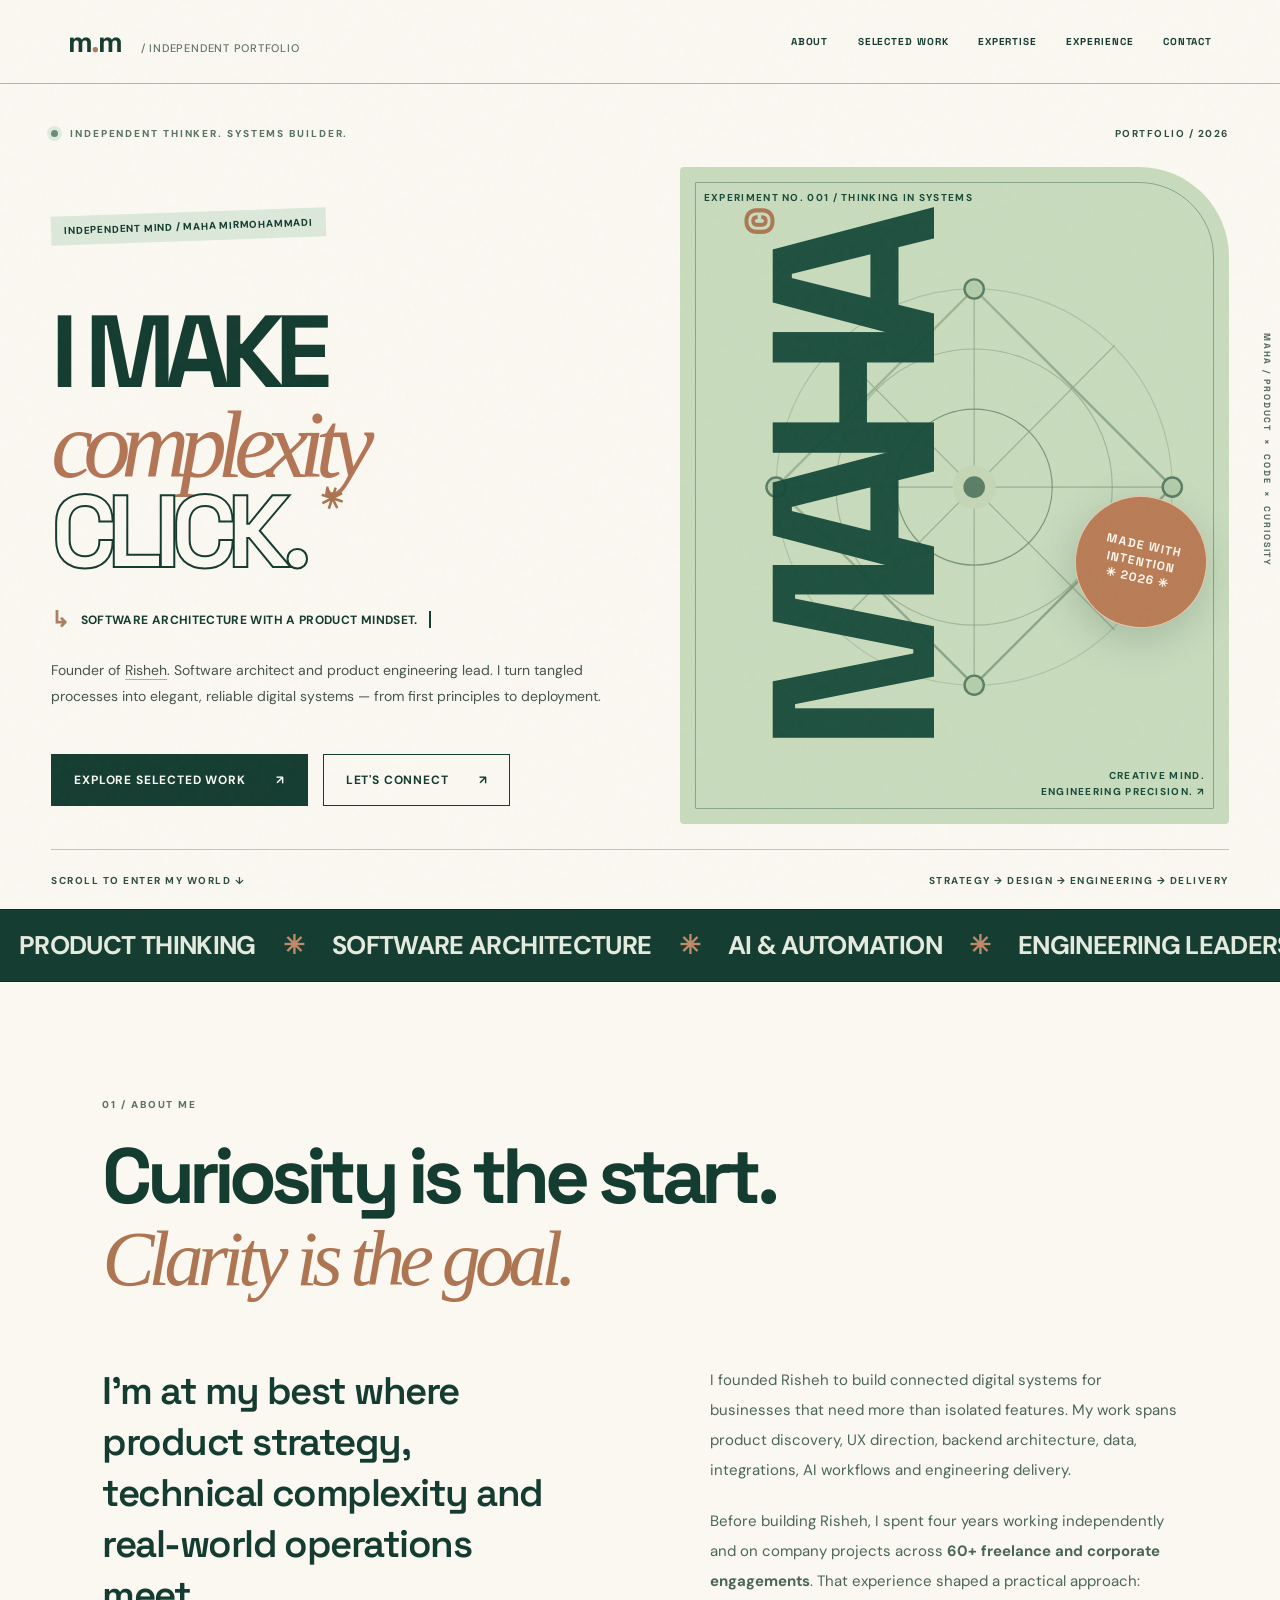
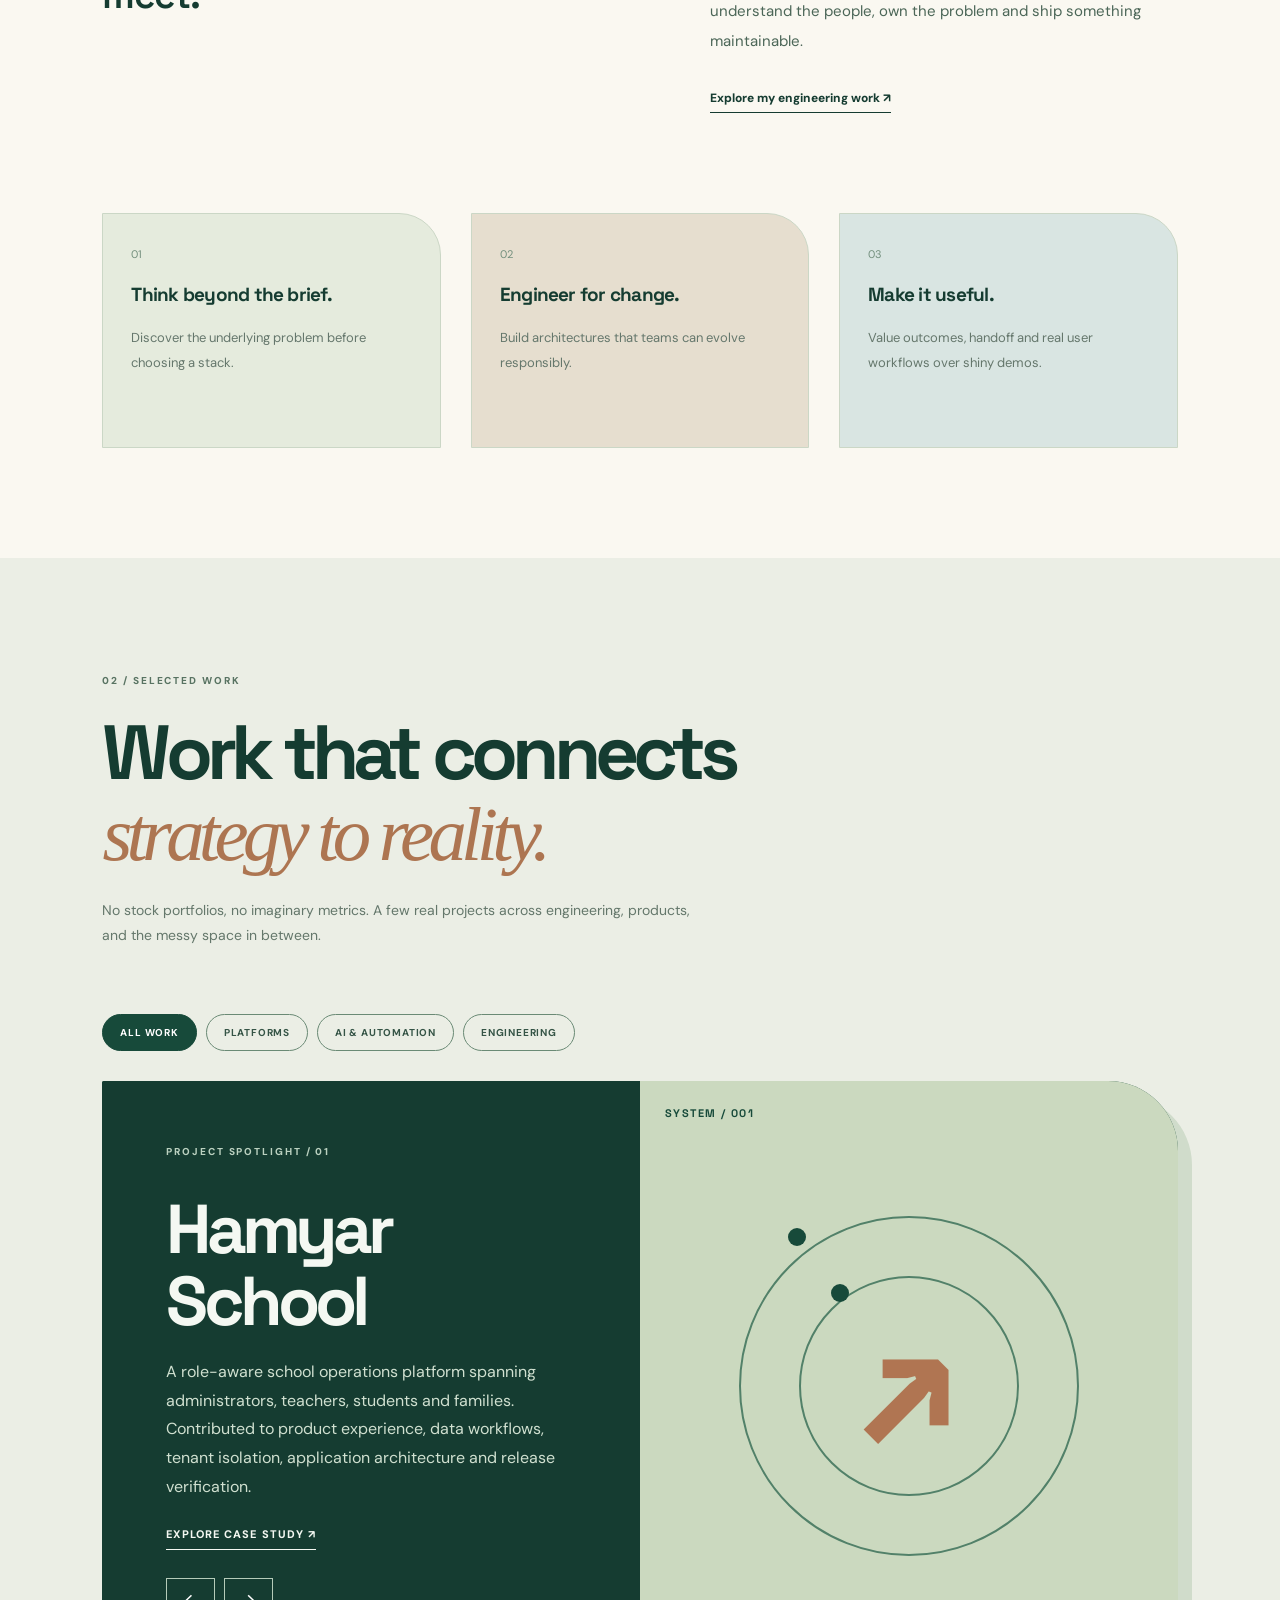
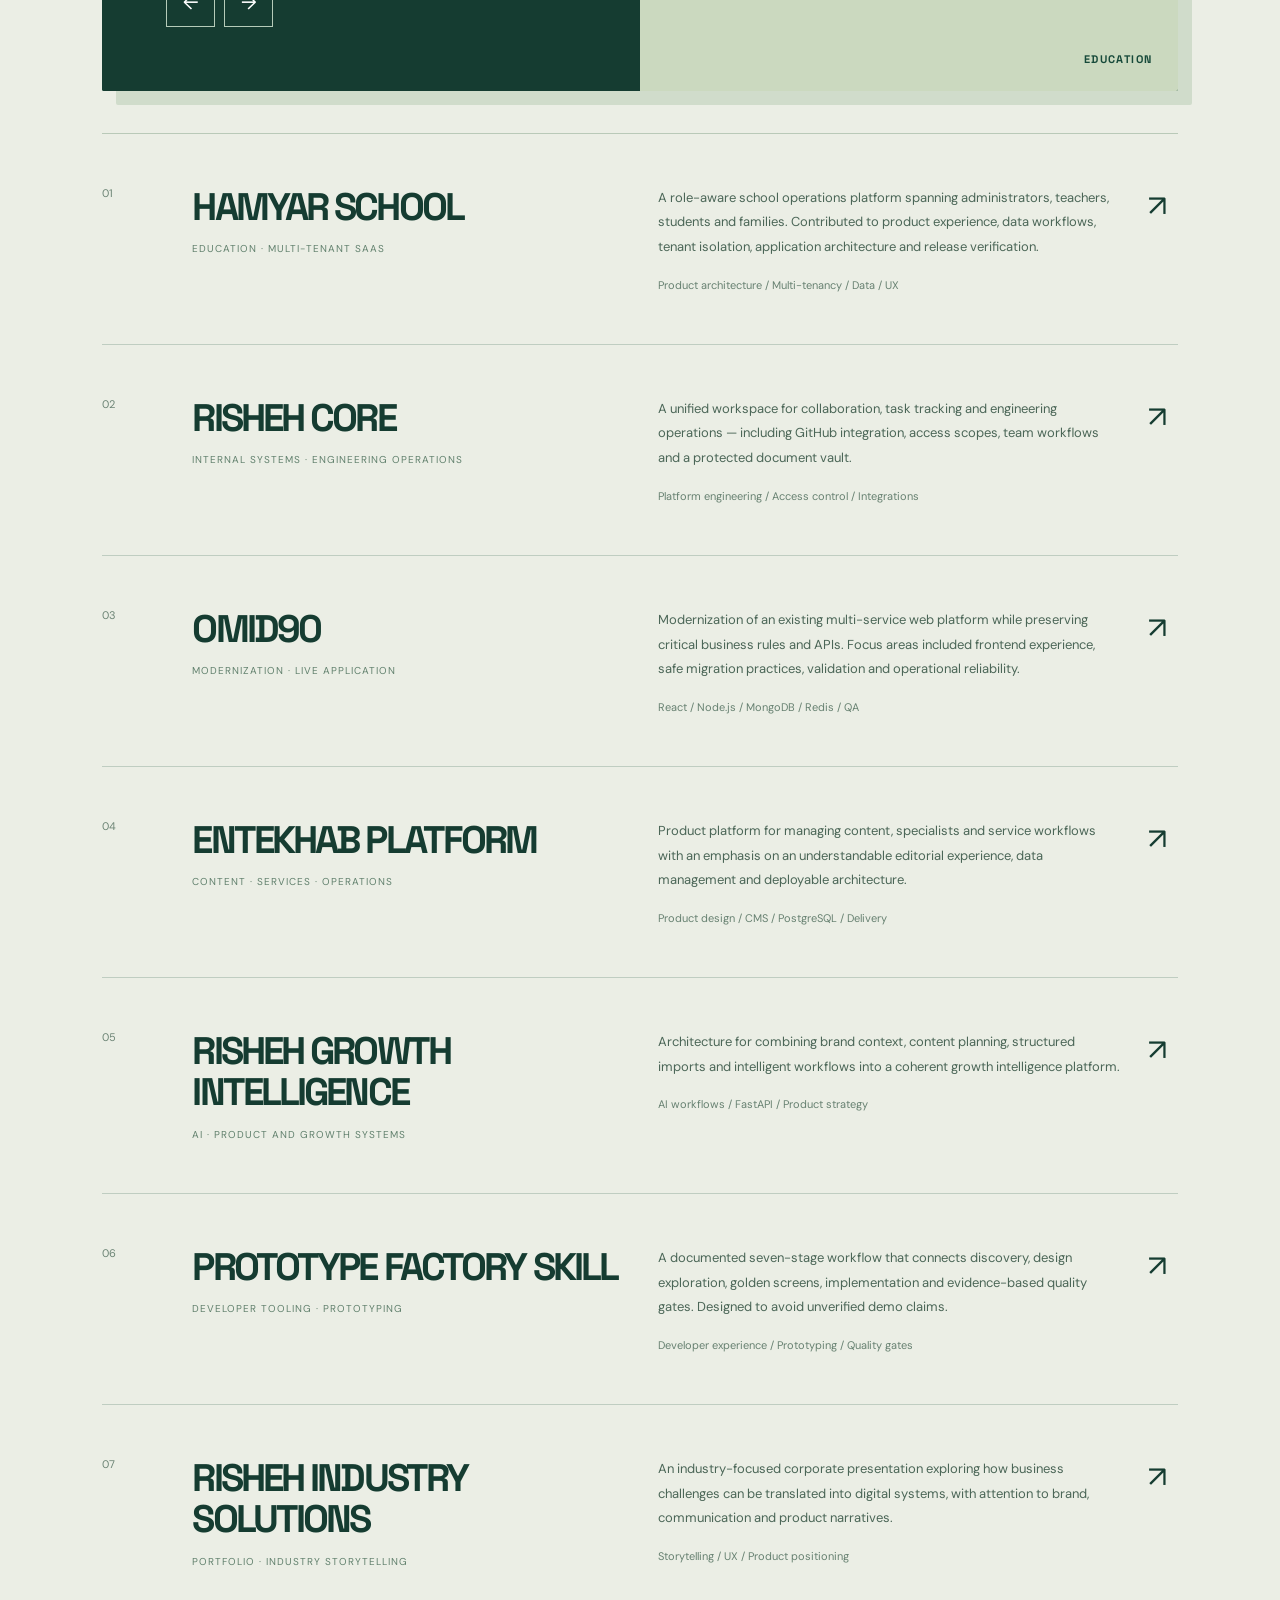
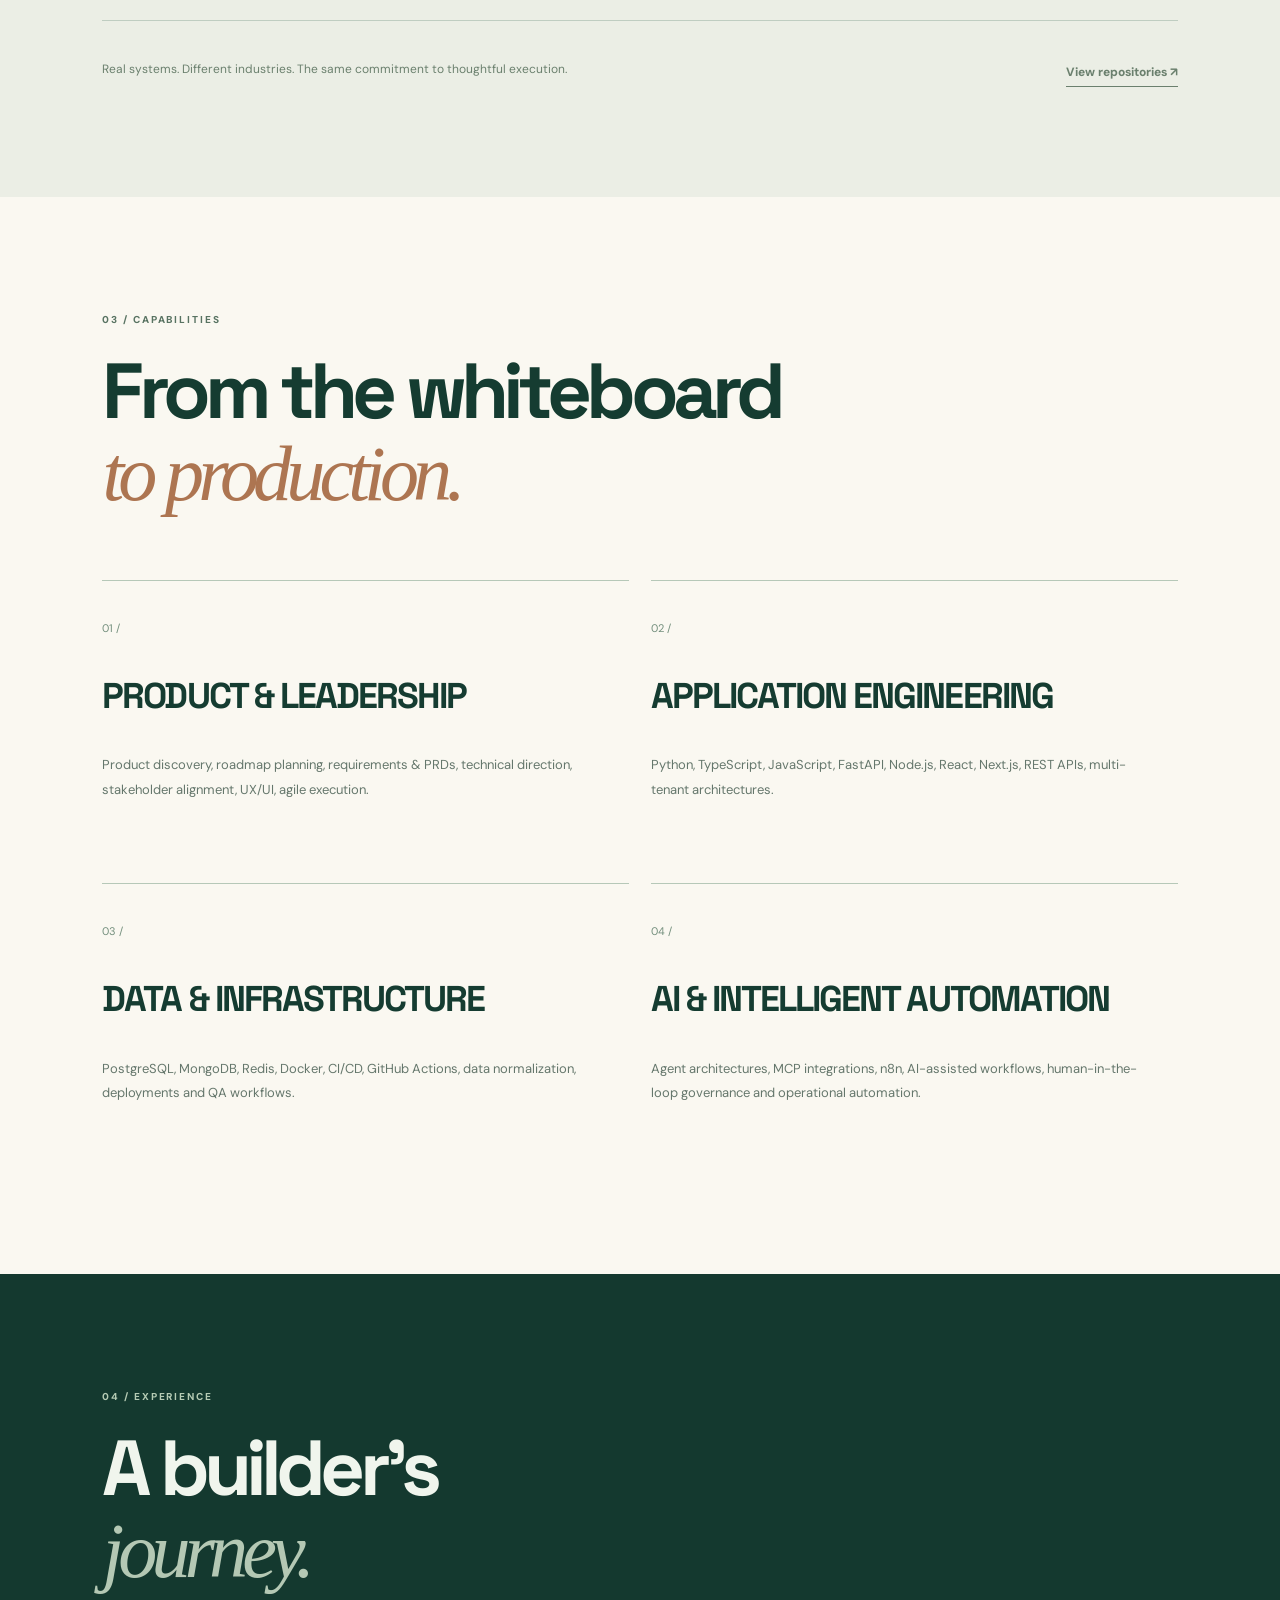
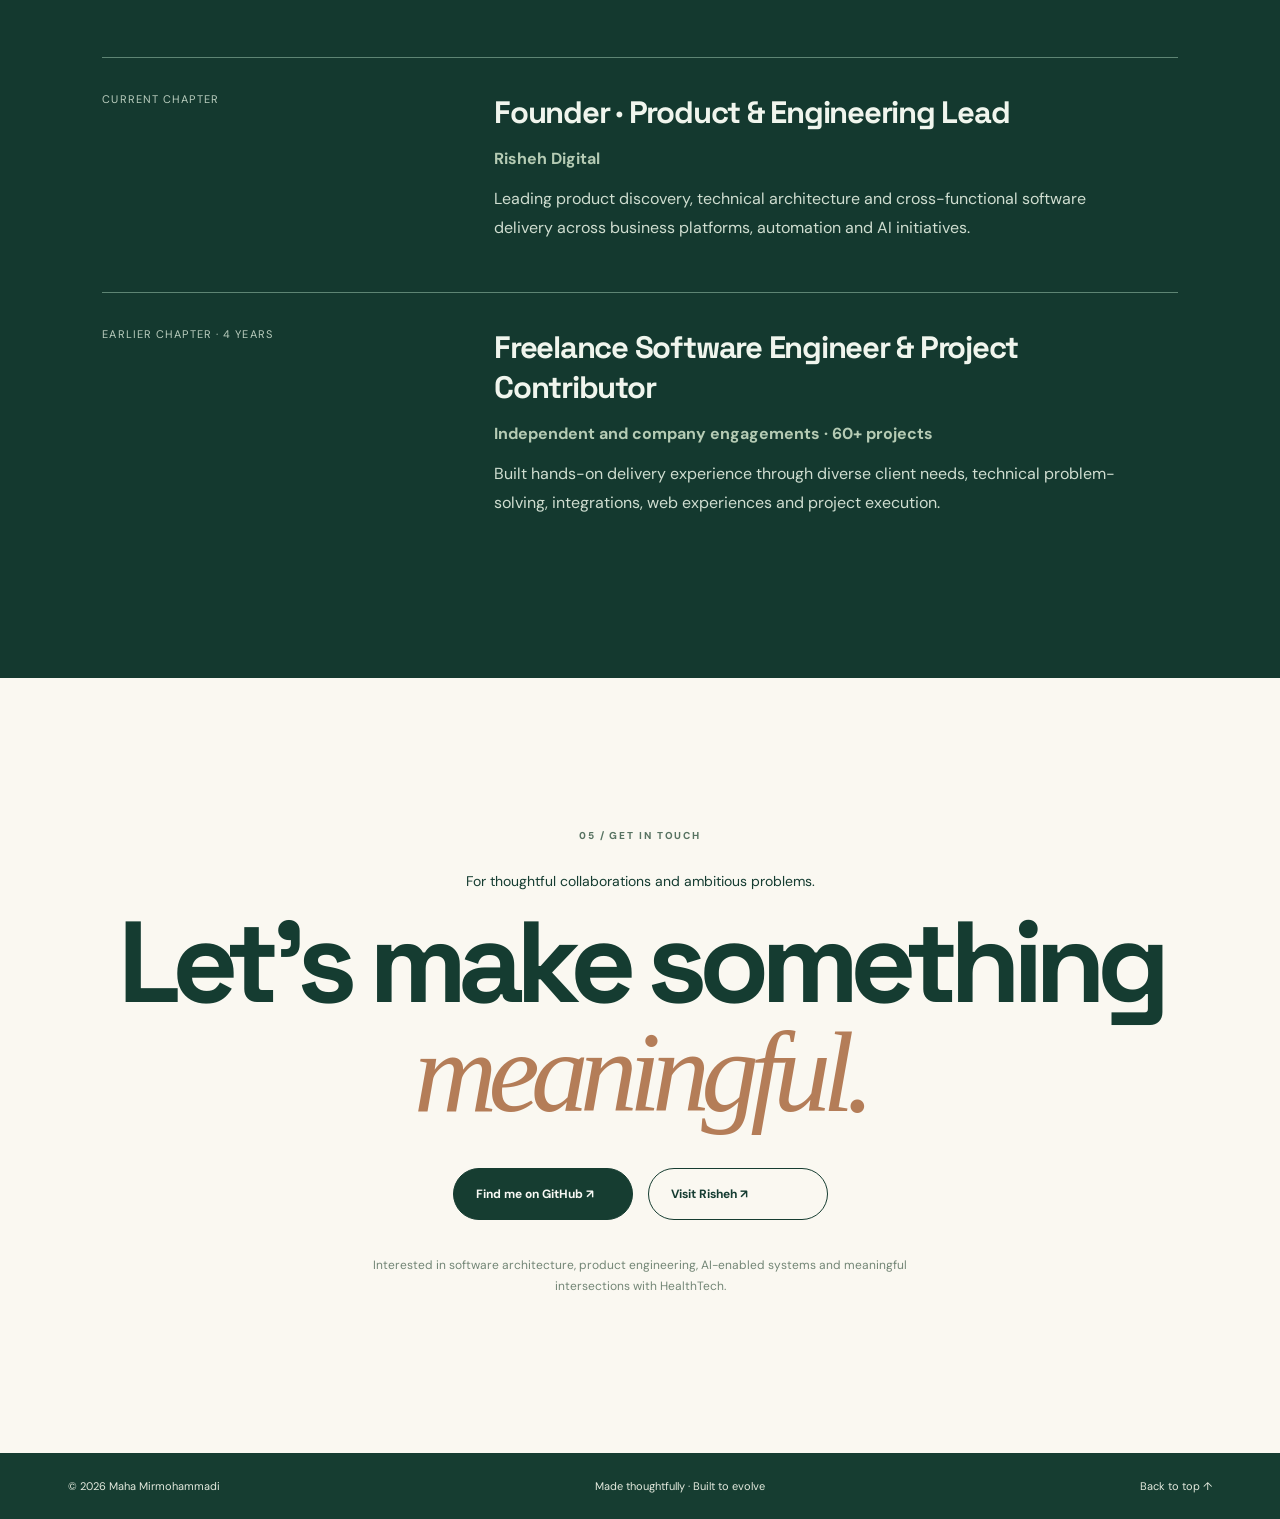
==== commit f3158063: "design: refresh hero composition and load V5 stylesheet" ====
--- a/docs/index.html
+++ b/docs/index.html
@@ -4,8 +4,8 @@
 <meta name="theme-color" content="#f7f7f3"/><meta name="description" content="Maha Mirmohammadi — software architect, product and engineering lead, founder of Risheh. Selected work across product systems, AI and automation."/>
 <meta property="og:title" content="Maha Mirmohammadi — Product, Engineering & AI"/><meta property="og:description" content="A thoughtful portfolio of complex systems made useful."/>
 <title>Maha Mirmohammadi — Architecting Useful Systems</title>
-<link rel="icon" href="favicon.svg" type="image/svg+xml"/><link rel="stylesheet" href="styles-v4-20261013.css"/>
-<script src="app-v4-20261013.js" defer></script></head><body><div class="grain" aria-hidden="true"></div><div class="side-mark" aria-hidden="true">MAHA / DIGITAL SYSTEMS / © 2026</div>
+<link rel="icon" href="favicon.svg" type="image/svg+xml"/><link rel="stylesheet" href="styles-v4-20261013.css"/><link rel="stylesheet" href="styles-v5.css"/>
+<script src="app-v4-20261013.js" defer></script></head><body><div class="grain" aria-hidden="true"></div><div class="side-mark" aria-hidden="true">MAHA / PRODUCT × CODE × CURIOSITY</div>
 <a class="skip" href="#main">Skip to content</a>
 <div id="progress" aria-hidden="true"></div><div class="page-intro" id="page-intro" aria-hidden="true"><span>MAHA<span class="intro-dot">.</span></span><small>IDEAS → SYSTEMS → IMPACT</small></div>
 <header class="site-header"><a class="wordmark" href="#top" aria-label="Maha home">m<span class="wordmark-dot">.</span>m <span class="wordmark-line">/ independent portfolio</span></a>
@@ -15,11 +15,11 @@
 <div class="hero-meta"><span class="eyebrow"><span class="status-dot"></span> INDEPENDENT THINKER. SYSTEMS BUILDER.</span><span class="hero-index">PORTFOLIO / 2026</span></div>
 <div class="hero-grid"><div class="hero-copy">
 <p class="hero-pretitle">INDEPENDENT MIND / MAHA MIRMOHAMMADI</p>
-<h1>NOT JUST<br/><em>another</em><br/><span class="outline">BUILDER.</span></h1>
+<h1>I MAKE<br/><em>complexity</em><br/><span class="outline">CLICK.</span><span class="micro-star" aria-hidden="true">✳</span></h1>
 <div class="typing-row"><span class="prompt" aria-hidden="true">↳</span><span id="typewriter" aria-live="off">Software architecture with a product mindset.</span><span class="caret" aria-hidden="true"></span></div>
 <p class="hero-description">Founder of <a href="https://www.rishehcompany.ir" target="_blank" rel="noopener noreferrer">Risheh</a>. Software architect and product engineering lead. I turn tangled processes into elegant, reliable digital systems — from first principles to deployment.</p>
 <div class="hero-actions"><a class="btn btn-primary" href="#work">Explore selected work <span aria-hidden="true">↗</span></a><a class="btn btn-line" href="#contact">Let's connect <span aria-hidden="true">↗</span></a></div>
-</div><div class="hero-visual creative-visual" aria-label="Abstract architectural lines and interconnecting nodes"><div class="visual-label">EXPERIMENT NO. 001 / THINKING IN SYSTEMS</div><div class="visual-marquee" aria-hidden="true">MAHA<span>©</span></div><svg viewBox="0 0 480 510" role="img" aria-label="Abstract interconnecting systems diagram"><defs><linearGradient id="g" x1="0" y1="0" x2="1" y2="1"><stop stop-color="#b6c8b7"/><stop offset="1" stop-color="#658777"/></linearGradient></defs><circle cx="245" cy="248" r="165" fill="none" stroke="#597967" opacity=".35"/><circle cx="245" cy="248" r="115" fill="none" stroke="#597967" opacity=".5"/><circle cx="245" cy="248" r="65" fill="none" stroke="#597967"/><path d="M80 248H410 M245 83V413 M127 130L362 367 M362 130L127 367" fill="none" stroke="#597967" opacity=".6"/><path d="M80 248L245 83L410 248L245 413Z" stroke="url(#g)" fill="none" stroke-width="2"/><circle cx="245" cy="248" r="18" fill="#f6f5f0"/><circle cx="245" cy="248" r="9" fill="#174a3a"/><g fill="#d3e4d3" stroke="#174a3a" stroke-width="2"><circle cx="245" cy="83" r="8"/><circle cx="410" cy="248" r="8"/><circle cx="245" cy="413" r="8"/><circle cx="80" cy="248" r="8"/></g></svg><div class="visual-number">A LITTLE CHAOS. A LOT OF STRUCTURE. ↗</div></div></div>
+</div><div class="hero-visual creative-visual" aria-label="Abstract architectural lines and interconnecting nodes"><div class="visual-label">EXPERIMENT NO. 001 / THINKING IN SYSTEMS</div><div class="visual-marquee" aria-hidden="true">MAHA<span>©</span></div><svg viewBox="0 0 480 510" role="img" aria-label="Abstract interconnecting systems diagram"><defs><linearGradient id="g" x1="0" y1="0" x2="1" y2="1"><stop stop-color="#b6c8b7"/><stop offset="1" stop-color="#658777"/></linearGradient></defs><circle cx="245" cy="248" r="165" fill="none" stroke="#597967" opacity=".35"/><circle cx="245" cy="248" r="115" fill="none" stroke="#597967" opacity=".5"/><circle cx="245" cy="248" r="65" fill="none" stroke="#597967"/><path d="M80 248H410 M245 83V413 M127 130L362 367 M362 130L127 367" fill="none" stroke="#597967" opacity=".6"/><path d="M80 248L245 83L410 248L245 413Z" stroke="url(#g)" fill="none" stroke-width="2"/><circle cx="245" cy="248" r="18" fill="#f6f5f0"/><circle cx="245" cy="248" r="9" fill="#174a3a"/><g fill="#d3e4d3" stroke="#174a3a" stroke-width="2"><circle cx="245" cy="83" r="8"/><circle cx="410" cy="248" r="8"/><circle cx="245" cy="413" r="8"/><circle cx="80" cy="248" r="8"/></g></svg><div class="visual-number">CREATIVE MIND.<br>ENGINEERING PRECISION. ↗</div><div class="studio-stamp" aria-hidden="true"><span>MADE WITH<br>INTENTION<br>✳ 2026 ✳</span></div></div></div>
 <div class="hero-foot"><span>SCROLL TO ENTER MY WORLD <span aria-hidden="true">↓</span></span><span>STRATEGY → DESIGN → ENGINEERING → DELIVERY</span></div></section>
 <section class="ticker" aria-label="Areas of practice"><div>PRODUCT THINKING <i>✳</i> SOFTWARE ARCHITECTURE <i>✳</i> AI & AUTOMATION <i>✳</i> ENGINEERING LEADERSHIP <i>✳</i> HUMAN-CENTERED SYSTEMS <i>✳</i></div></section>
 <section class="section-shell about" id="about"><div class="section-heading"><span class="eyebrow">01 / ABOUT ME</span><h2>Curiosity is the start.<br/><em>Clarity is the goal.</em></h2></div><div class="about-grid"><p class="lead">I'm at my best where product strategy, technical complexity and real-world operations meet.</p><div class="copy-column"><p>I founded Risheh to build connected digital systems for businesses that need more than isolated features. My work spans product discovery, UX direction, backend architecture, data, integrations, AI workflows and engineering delivery.</p><p>Before building Risheh, I spent four years working independently and on company projects across <strong>60+ freelance and corporate engagements</strong>. That experience shaped a practical approach: understand the people, own the problem and ship something maintainable.</p><a class="text-link" href="https://github.com/mahamirmh" target="_blank" rel="noopener noreferrer">Explore my engineering work ↗</a></div></div>
--- a/docs/styles-v5.css
+++ b/docs/styles-v5.css
@@ -0,0 +1,10 @@
+/* MAHA V5 / Studio Portfolio — a fresh, art-directed layer */
+@import url('https://fonts.googleapis.com/css2?family=DM+Sans:wght@400;500;600;700&family=Space+Grotesk:wght@400;500;600;700&display=swap');
+:root{--paper:#faf8f1;--ink:#153c31;--muted:#627467;--line:#bbc9b9;--display:'Space Grotesk',sans-serif}
+body{background:var(--paper)}.site-header{background:rgba(250,248,241,.94);border-bottom:1px solid #a8b9ad}.wordmark{font-size:29px}.site-header nav a{font-family:var(--display)}.site-header nav a:hover{color:#b06a46}
+.hero{position:relative;min-height:calc(100svh - 75px);padding-bottom:22px}.hero-grid{grid-template-columns:1.05fr .95fr;gap:22px;align-items:stretch;padding:27px 0 25px}.hero-copy{padding:clamp(20px,3.5vw,65px) 10px 18px 0;min-height:620px}.hero-pretitle{background:#dce8d9;align-self:flex-start;padding:8px 13px;font-size:10px;letter-spacing:.08em;transform:rotate(-2deg)}.hero h1{font-family:var(--display);font-weight:700;letter-spacing:-.095em;line-height:.88;font-size:clamp(58px,8vw,145px);position:relative;margin:auto 0 28px;z-index:3}.hero h1 em{color:#b37555;font-family:Georgia,serif;font-weight:400;letter-spacing:-.1em}.hero h1 .outline{-webkit-text-stroke:2px #163b30;color:transparent}.hero h1 .micro-star{display:inline-block;font-size:.28em;vertical-align:top;transform:rotate(18deg);color:#aa744f;margin-left:16px;letter-spacing:0}.hero-description{max-width:550px;font-size:14px;line-height:1.85}.typing-row{min-height:28px;letter-spacing:.03em;font-size:12px;font-weight:700}.btn{border-radius:40px;padding:17px 22px;transition:transform .2s,background .2s}.btn:hover{transform:translateY(-4px) rotate(-1deg)}.btn-primary{background:#163d31;border-color:#163d31}.btn-line{border-color:#163d31}
+.hero-visual.creative-visual{min-height:620px;max-height:none;background:#c9dbbd;overflow:hidden;position:relative;border-radius:4px 90px 4px 4px}.creative-visual:before{content:"";position:absolute;inset:15px;border:1px solid rgba(22,64,50,.35);border-radius:1px 75px 1px 1px;z-index:2;pointer-events:none}.creative-visual .visual-label,.creative-visual .visual-number{color:#174a3a}.creative-visual svg{opacity:.6;mix-blend-mode:multiply;transform:none;position:absolute;left:0;top:0;animation:shapeSway 16s ease-in-out infinite}.creative-visual .visual-marquee{font:700 clamp(100px,18vw,290px)/1 var(--display);position:absolute;transform:rotate(-90deg);left:-18%;bottom:35%;letter-spacing:-.14em;color:#174a3a;z-index:3;opacity:.95}.creative-visual .visual-marquee span{color:#aa744f}.creative-visual .visual-number{max-width:220px;text-align:right}.hero-visual:after{opacity:.15}.studio-stamp{position:absolute;top:50%;right:4%;height:132px;width:132px;border-radius:100%;background:#b97d57;color:#fff8ee;z-index:5;display:grid;place-items:center;transform:rotate(12deg);text-align:center;border:1px solid #e6c7ae;box-shadow:0 12px 40px #163b3033}.studio-stamp span{font:700 12px/1.4 var(--display);letter-spacing:.1em}.hero-foot{font-size:10px}.hero-meta .eyebrow{background:transparent}.ticker{background:#163d31;color:#e5eadf}.ticker>div{font-weight:700;font-size:clamp(17px,2vw,28px)}.ticker i{color:#bf8c6b}
+.section-heading h2{font-size:clamp(48px,6.1vw,105px);font-family:var(--display);font-weight:700;line-height:1.05}.section-heading h2 em{font-family:Georgia,serif;color:#ad7551}.eyebrow{color:#587362}.lead{font-family:var(--display);font-size:clamp(25px,3vw,47px)}.principles>div{background:#e5ebdd;padding:28px;min-height:235px;border:1px solid #cbd7c6;border-radius:0 42px 0 0;transition:transform .3s}.principles>div:nth-child(2){background:#e6decf}.principles>div:nth-child(3){background:#d9e5e2}.principles>div:hover{transform:translateY(-9px)}
+.work-section{background:#ebeee5}.work-section .section-heading h2{font-size:clamp(50px,6vw,100px)}.spotlight{border-radius:2px 70px 2px 2px;min-height:480px;box-shadow:14px 14px 0 #d0dccb}.spotlight-art{background:#cbd9bf}.spotlight-symbol{color:#b07552}.spotlight-copy{background:#153c31}.spotlight h3{font-family:var(--display)}.project{min-height:185px;border-color:#bfcdc1}.project-title{font:700 clamp(25px,3vw,48px)/1.08 var(--display)}.project:hover:before{background:#184d3b}.project .project-arrow{transition:transform .2s}.project:hover .project-arrow{transform:rotate(45deg)}.project-type{letter-spacing:.1em}.filter{border-radius:50px}.capabilities>div{border-color:#b6c8b8}.capabilities h3{font-family:var(--display)}.journey-section{background:#14392f}.contact-section h2{font-size:clamp(65px,9vw,155px);line-height:.95}.contact-section h2 em{color:#b47d58}.contact-links .btn{min-width:180px}.footer{background:#163d31;color:#e4eade;border-top:0}.footer a{color:#e4eade}
+@keyframes shapeSway{50%{transform:translate(12px,-10px) rotate(7deg)}}@media(max-width:1050px){.hero-grid{grid-template-columns:1fr 1fr}.hero h1{font-size:clamp(49px,7vw,82px)}.hero-copy,.hero-visual.creative-visual{min-height:520px}.creative-visual .visual-marquee{font-size:clamp(110px,18vw,200px)}}@media(max-width:740px){.hero{padding:18px}.hero-grid{display:flex;flex-direction:column}.hero-copy{min-height:485px;padding:20px 0 28px}.hero h1{font-size:clamp(58px,12vw,90px);margin:55px 0 22px}.hero-visual.creative-visual{min-height:370px;height:370px;border-radius:3px 64px 3px 3px}.creative-visual:before{border-radius:1px 52px 1px 1px}.creative-visual .visual-marquee{font-size:165px;left:-5%;bottom:26%}.studio-stamp{width:95px;height:95px;right:6%;top:40%}.studio-stamp span{font-size:10px}.principles>div{min-height:0}.spotlight{border-radius:2px 45px 2px 2px}.side-mark{display:none}.contact-section h2{font-size:clamp(52px,10vw,85px)}}
+@media(prefers-reduced-motion:reduce){.creative-visual svg{animation:none}.principles>div{transition:none}.studio-stamp{transform:none}}
